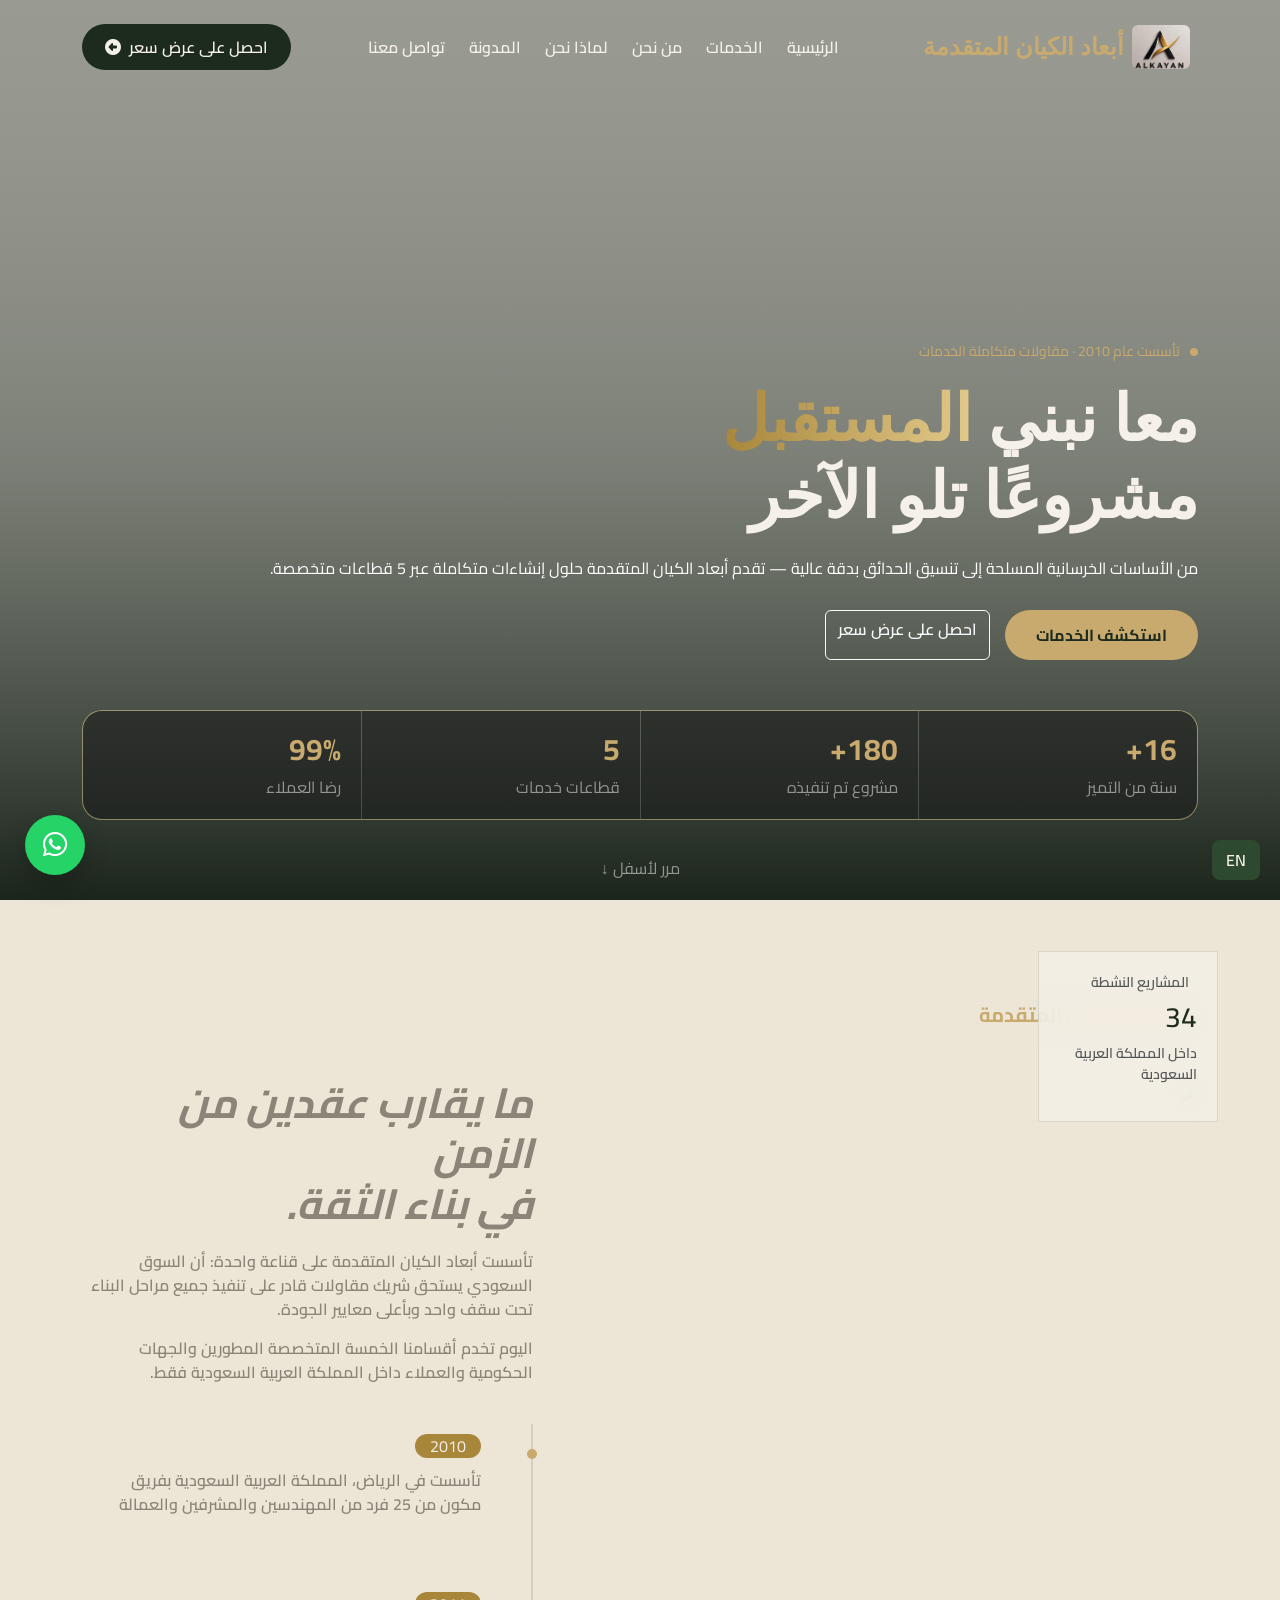
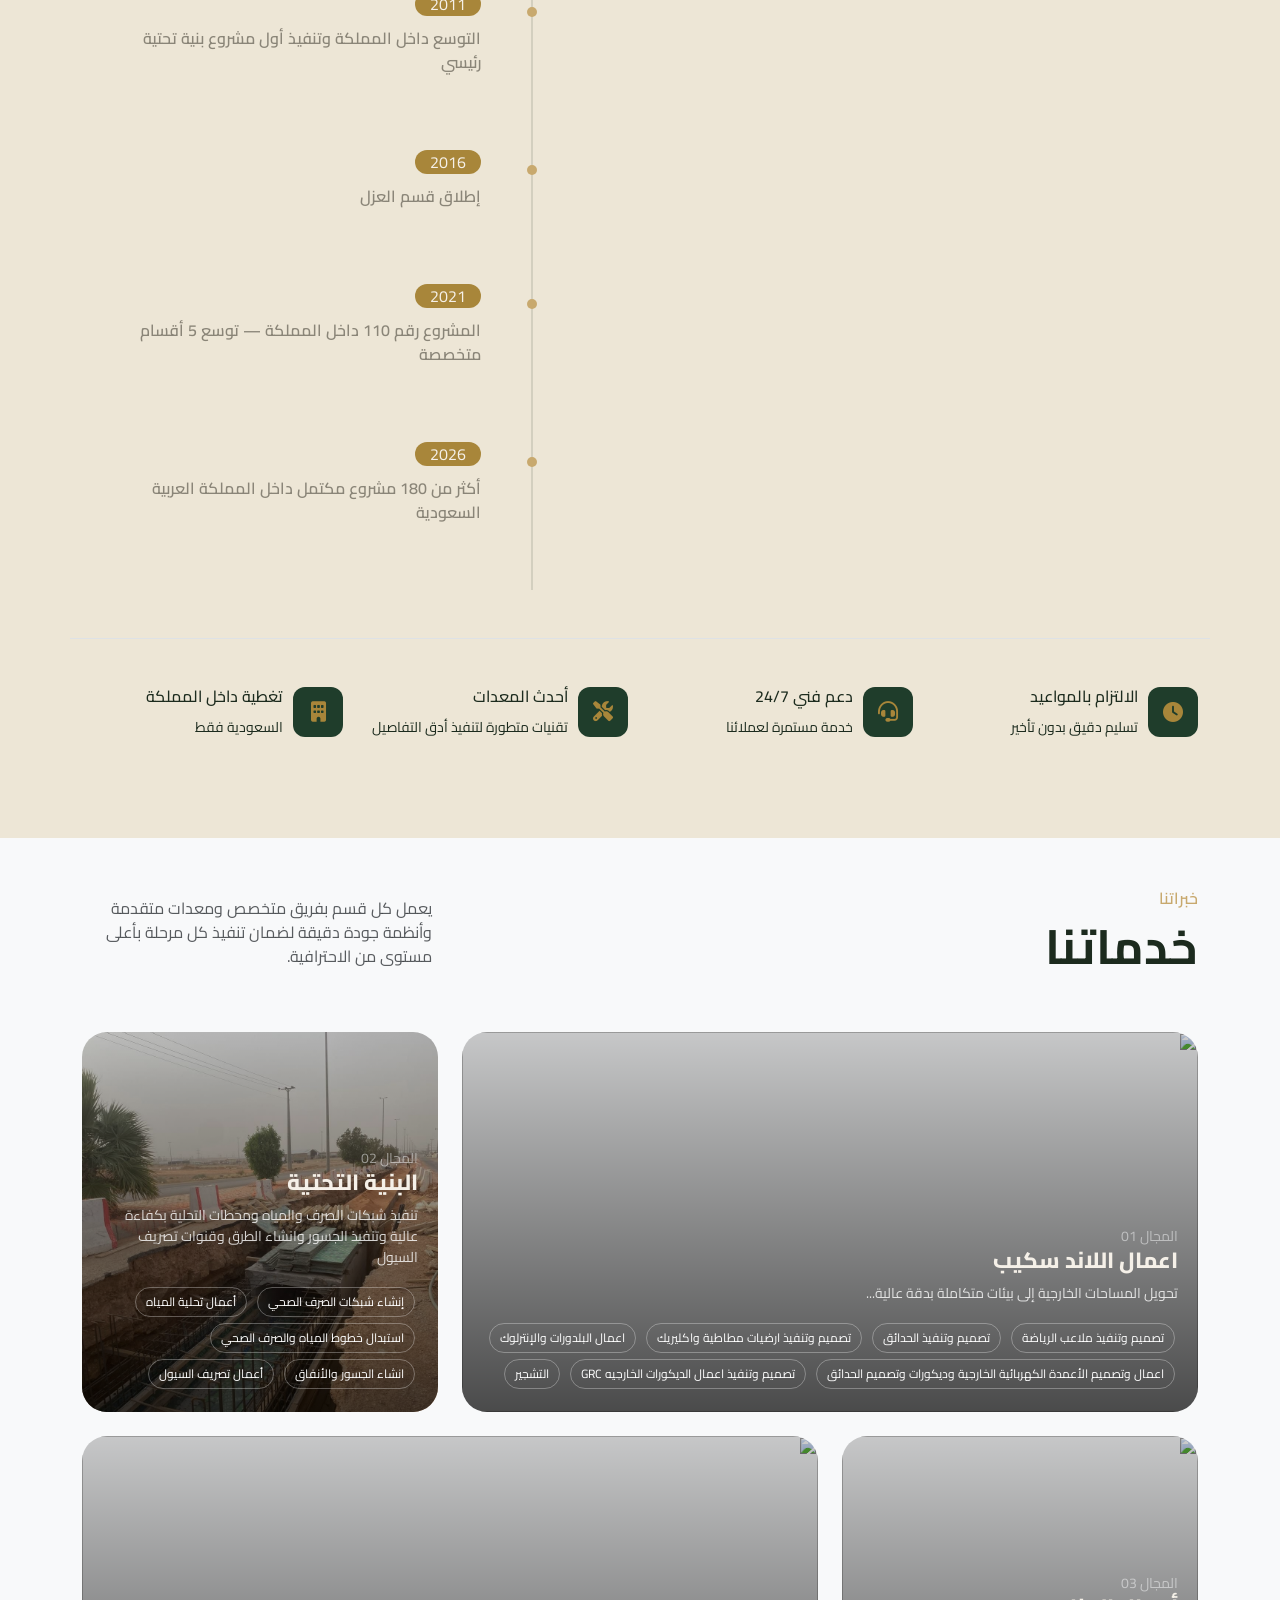
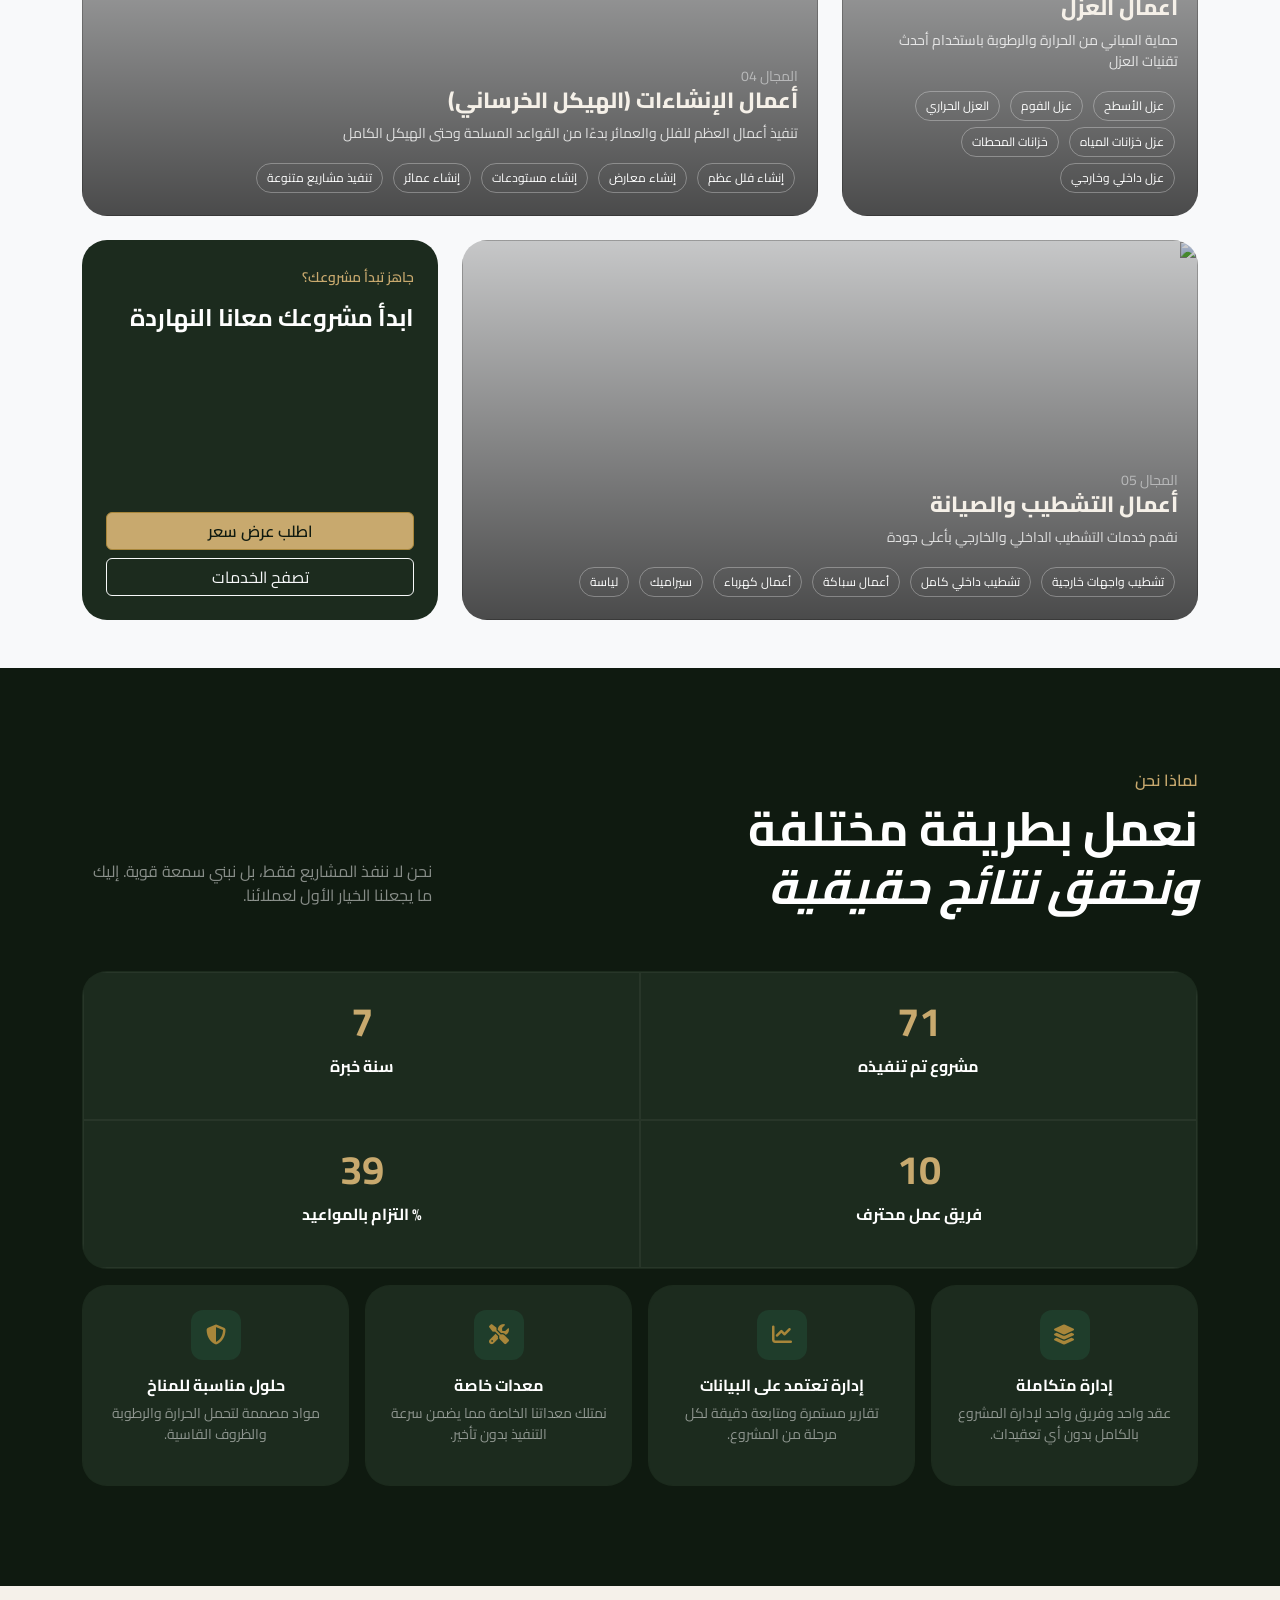
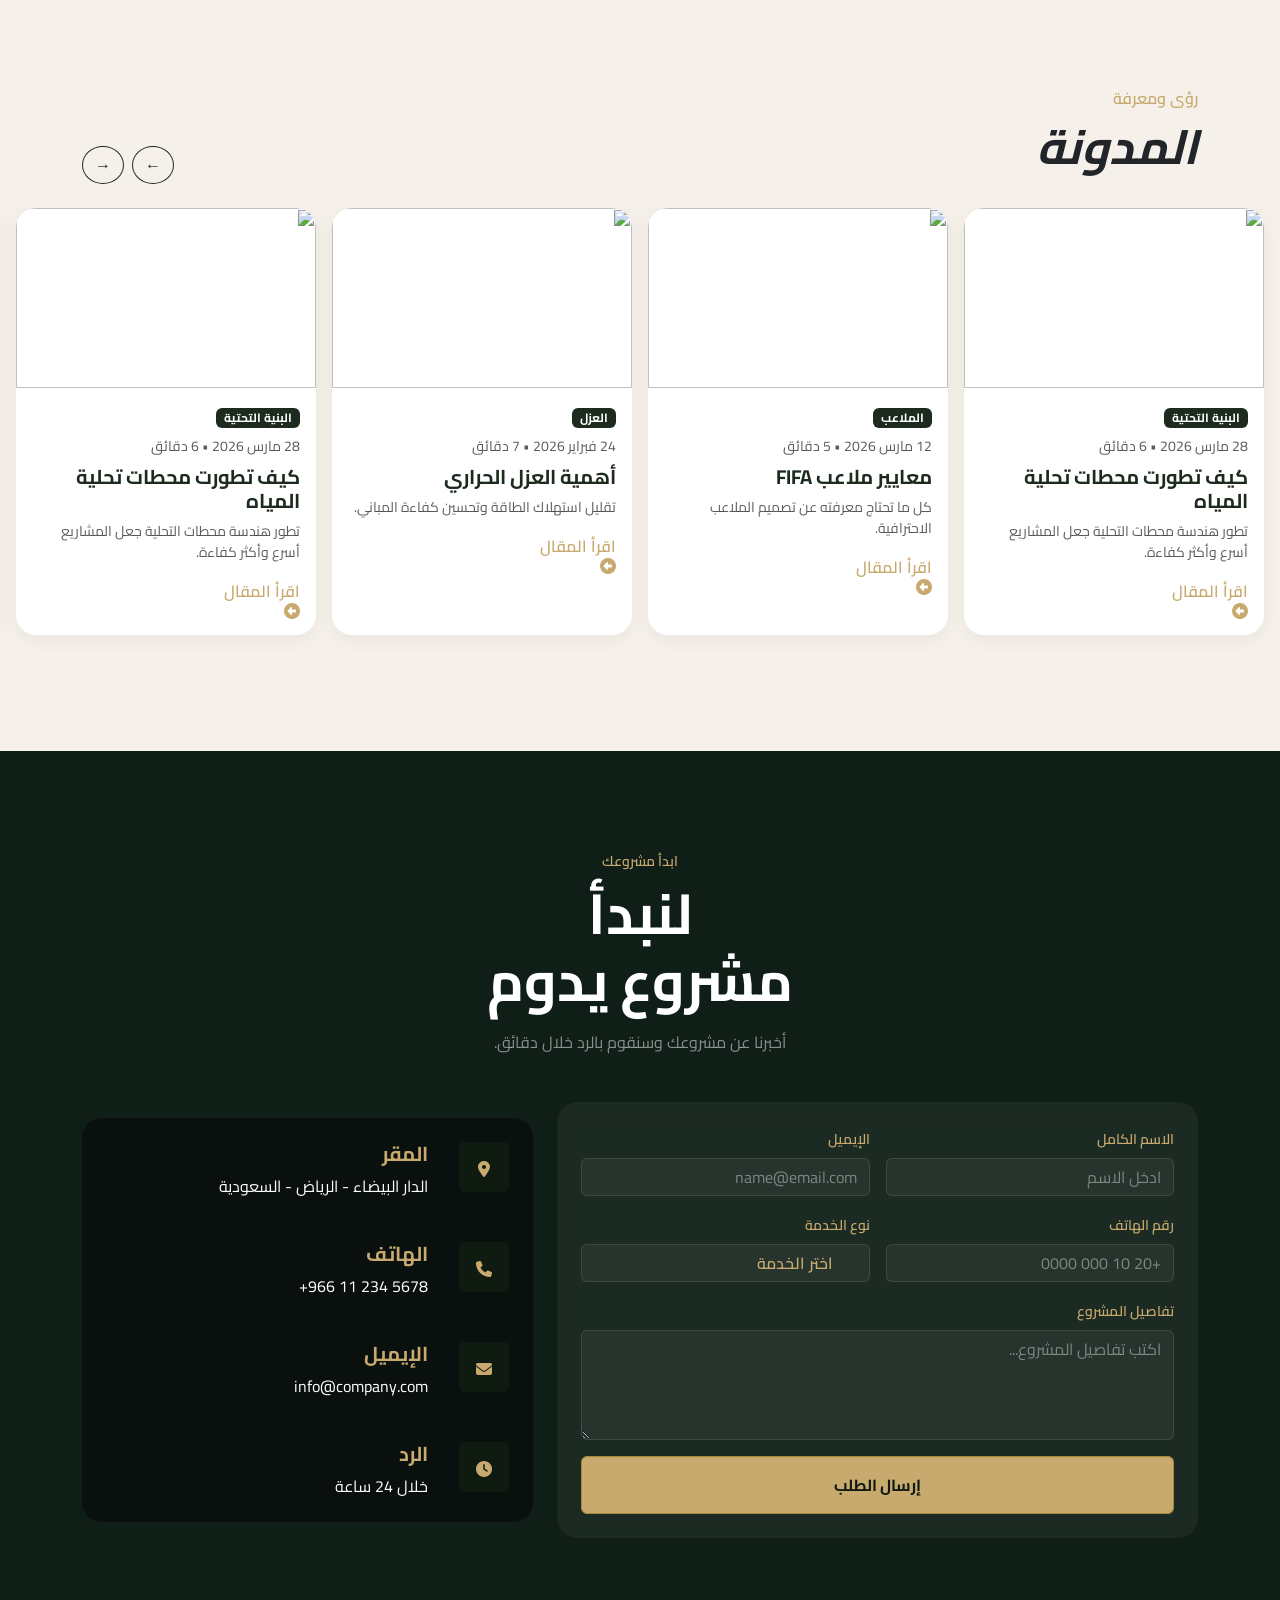
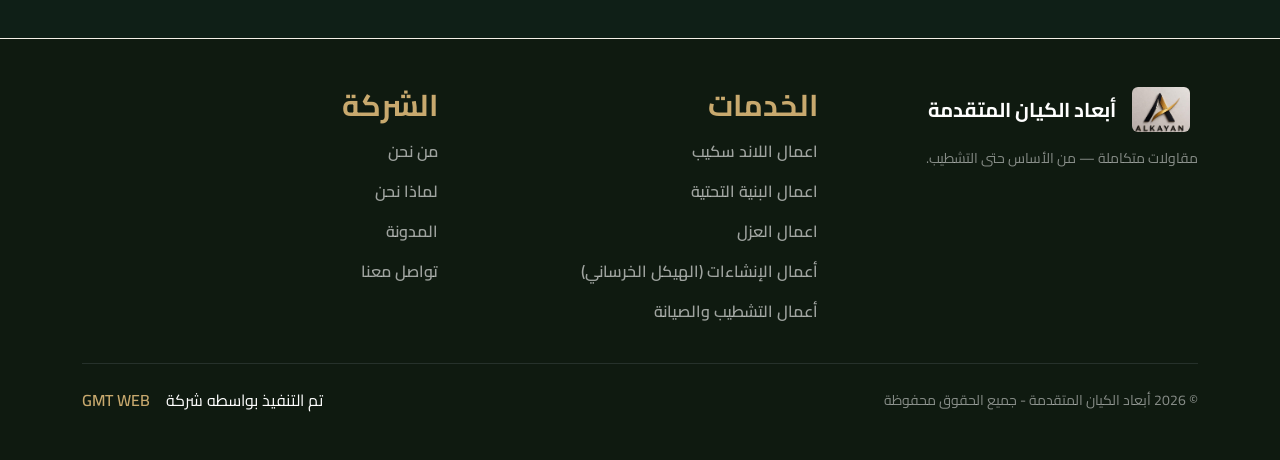
==== index.html @ 77c1e8d9 "second edit" ====
<!DOCTYPE html>
<html lang="ar" dir="rtl">

<head>
    <meta charset="UTF-8">
    <meta name="viewport" content="width=device-width, initial-scale=1.0">
    <link rel="stylesheet" href="css/all.min.css">
    <link rel="stylesheet" href="css/bootstrap.min.css">
    <link rel="stylesheet" href="https://unpkg.com/aos@2.3.4/dist/aos.css" />
    <link rel="stylesheet" href="css/index.css">
    <link rel="preconnect" href="https://fonts.googleapis.com">
    <link rel="preconnect" href="https://fonts.gstatic.com" crossorigin>
    <link
        href="https://fonts.googleapis.com/css2?family=Cairo:wght@200..1000&family=Inter:ital,opsz,wght@0,14..32,100..900;1,14..32,100..900&display=swap"
        rel="stylesheet">
    <title>أبعاد الكيان المتقدمة | مقاولات وبنية تحتية ولاندسكيب في السعودية</title>

    <meta name="description"
        content="شركة أبعاد الكيان المتقدمة تقدم خدمات المقاولات المتكاملة في السعودية: إنشاءات، بنية تحتية، عزل، تشطيبات، ولاندسكيب بأعلى جودة.">

    <meta name="keywords"
        content="مقاولات, شركة مقاولات السعودية, لاندسكيب, بنية تحتية, عزل, تشطيبات, إنشاءات, شركات بناء">

    <meta name="author" content="Abead AlKian">

    <meta name="robots" content="index, follow">
    <meta http-equiv="Content-Language" content="ar">
    <meta name="geo.region" content="SA">
    <meta name="geo.placename" content="Saudi Arabia">
    <meta property="og:title" content="أبعاد الكيان المتقدمة">
    <meta property="og:description"
        content="شركة مقاولات متكاملة تقدم خدمات البناء والبنية التحتية واللاندسكيب في السعودية.">
    <meta property="og:image" content="https://yourdomain.com/imgs/logo.jpg">
    <meta property="og:url" content="https://yourdomain.com">
    <meta property="og:type" content="website">
    <meta property="og:locale" content="ar_AR">
    <meta name="twitter:card" content="summary_large_image">
    <meta name="twitter:title" content="أبعاد الكيان المتقدمة">
    <meta name="twitter:description" content="خدمات مقاولات متكاملة في السعودية بجودة عالية.">
    <meta name="twitter:image" content="https://yourdomain.com/imgs/logo.jpg">
    <link rel="canonical" href="https://yourdomain.com">
    <script type="application/ld+json">
{
  "@context": "https://schema.org",
  "@type": "Organization",
  "name": "أبعاد الكيان المتقدمة",
  "url": "https://yourdomain.com",
  "logo": "https://yourdomain.com/imgs/logo.jpg",
  "description": "شركة مقاولات متكاملة في السعودية تقدم خدمات البناء والبنية التحتية والعزل والتشطيبات.",
  "address": {
    "@type": "PostalAddress",
    "addressCountry": "SA"
  }
}
</script>
</head>

<body>
    <header id="header" class="fixed-top py-4 transition-header">
        <div class="container d-flex justify-content-between align-items-center">

            <a href="index.html" class="d-flex align-items-center text-decoration-none">
                <img src="imgs/logo.jpg" width="58" alt="" class="rounded mx-2">

                <span class="ms-2 fw-semibold font-display logo-text d-block"
                    style="color: var(--cp-gold); font-size: 24px;" data-ar="أبعاد الكيان المتقدمة"
                    data-en="abead alkian almutaqadima">
                    أبعاد الكيان المتقدمة
                </span>
            </a>

            <nav class="d-none d-lg-flex align-items-center gap-4">

                <a href="#hero" class="gold-link nav-link-custom" data-ar="الرئيسية" data-en="Home">الرئيسية</a>

                <a href="#services" class="gold-link nav-link-custom" data-ar="الخدمات" data-en="Services">الخدمات</a>

                <a href="#about" class="gold-link nav-link-custom" data-ar="من نحن" data-en="About Us">من نحن</a>

                <a href="#why-us" class="gold-link nav-link-custom" data-ar="لماذا نحن" data-en="Why Us">لماذا نحن</a>

                <a href="#blog" class="gold-link nav-link-custom" data-ar="المدونة" data-en="Blog">المدونة</a>

                <a href="#contact" class="gold-link nav-link-custom" data-ar="تواصل معنا" data-en="Contact Us">تواصل
                    معنا</a>

            </nav>

            <div class="d-flex align-items-center gap-3">

                <a href="#contact" class="btn btn-custom d-none d-md-inline-flex align-items-center gap-2 btn-magnetic">

                    <span data-ar="احصل على عرض سعر" data-en="Get a Quote"> احصل على عرض سعر</span>
                    <i class="fas fa-arrow-alt-circle-left"></i>
                    <i class="fas fa-arrow-alt-circle-right"></i>
                </a>

                <button id="menuBtn" class="hamburger d-lg-none" aria-label="القائمة">
                    <span></span>
                    <span></span>
                    <span></span>
                </button>

            </div>

        </div>
    </header>

    <div id="mobileMenu" class="mobile-menu d-flex flex-column">
        <div class="d-flex justify-content-between align-items-center p-4 border-bottom border-light">
            <div class="d-flex align-items-center gap-2">
                <img src="imgs/imgs/logo.jpg" width="56" class="rounded">
                <span class="text-white fw-bold font-display" data-ar="أبعاد الكيان المتقدمة"
                    data-en="abead alkian almutaqadima">
                    أبعاد الكيان المتقدمة
                </span>
            </div>

            <button id="closeMenu" class="close-btn">✕</button>
        </div>

        <div class="menu-links p-4 d-flex flex-column justify-content-center">
            <a href="#hero" class="gold-link nav-link-custom" data-ar="الرئيسية" data-en="Home">الرئيسية</a>

            <a href="#services" class="gold-link nav-link-custom" data-ar="الخدمات" data-en="Services">الخدمات</a>

            <a href="#about" class="gold-link nav-link-custom" data-ar="من نحن" data-en="About Us">من نحن</a>

            <a href="#why-us" class="gold-link nav-link-custom" data-ar="لماذا نحن" data-en="Why Us">لماذا نحن</a>

            <a href="#blog" class="gold-link nav-link-custom" data-ar="المدونة" data-en="Blog">المدونة</a>

            <a href="#contact" class="gold-link nav-link-custom" data-ar="تواصل معنا" data-en="Contact Us">تواصل
                معنا</a>
        </div>

        <div class="p-4">
            <a href="#contact" class="btn w-100 fw-bold" data-ar="احصل على عرض سعر" data-en="Get a Quote"
                style="background: var(--cp-gold); color: var(--cp-forest); border-radius: 50px;">
                <span>احصل على عرض سعر</span>
                <i class="fas fa-arrow-alt-circle-left"></i>
                <i class="fas fa-arrow-alt-circle-right"></i>
            </a>
        </div>
    </div>

    <section id="hero" class="hero-section">
        <div class="hero-bg">
            <img src="https://images.unsplash.com/photo-1726087165132-d64b2401728a" class="hero-bg-img" />
            <div class="hero-scrim"></div>
            <div class="hero-top-gradient"></div>
        </div>

        <div class="scroll-indicator">
            <span data-ar="مرر لأسفل" data-en="Scroll Down">مرر لأسفل</span>
            ↓
        </div>

        <div class="container hero-content">
            <div class="hero-eyebrow">
                <span class="dot pulse-gold"></span>
                <span class="text" data-ar="تأسست عام 2010 · مقاولات متكاملة الخدمات"
                    data-en="Founded in 2010 · Full-service contracting">
                    تأسست عام 2010 · مقاولات متكاملة الخدمات
                </span>
            </div>

            <h1 class="hero-title reveal">
                <span data-ar="معا نبني" data-en="Together we build">معا نبني</span>
                <span class="italic text-shimmer" data-ar="المستقبل" data-en="the future">المستقبل</span><br>

                <span class="light" data-ar="مشروعًا تلو الآخر" data-en="one project at a time">
                    مشروعًا تلو الآخر
                </span>
            </h1>

            <p class="hero-sub reveal delay-200"
                data-ar="من الأساسات الخرسانية المسلحة إلى تنسيق الحدائق بدقة عالية — تقدم أبعاد الكيان المتقدمة حلول إنشاءات متكاملة عبر 5 قطاعات متخصصة."
                data-en="From reinforced concrete foundations to precise landscaping — abead alkian almutaqadima delivers integrated construction solutions across 5 specialized sectors.">
                من الأساسات الخرسانية المسلحة إلى تنسيق الحدائق بدقة عالية — تقدم أبعاد الكيان المتقدمة
                حلول إنشاءات متكاملة عبر 5 قطاعات متخصصة.
            </p>

            <div class="hero-cta reveal delay-300">
                <a href="#services" class="btn btn-gold" data-ar="استكشف الخدمات" data-en="Explore Services">
                    استكشف الخدمات
                    <i class="fas fa-arrow-alt-circle-left"></i>
                </a>

                <a href="#contact" class="btn btn-outline-light fw-semibold" data-ar="احصل على عرض سعر"
                    data-en="Get a Quote">
                    احصل على عرض سعر
                </a>
            </div>

            <div class="hero-stats reveal delay-400">

                <div class="stat-box">
                    <h3>16+</h3>
                    <span data-ar="سنة من التميز" data-en="Years of excellence">سنة من التميز</span>
                </div>

                <div class="stat-box">
                    <h3>180+</h3>
                    <span data-ar="مشروع تم تنفيذه" data-en="Completed projects">مشروع تم تنفيذه</span>
                </div>

                <div class="stat-box">
                    <h3>5</h3>
                    <span data-ar="قطاعات خدمات" data-en="Service sectors">قطاعات خدمات</span>
                </div>

                <div class="stat-box">
                    <h3>99%</h3>
                    <span data-ar="رضا العملاء" data-en="Client satisfaction">رضا العملاء</span>
                </div>

            </div>
        </div>
    </section>

    <section id="about" class="about-section">

        <div class="container">
            <div class="mb-5 reveal">
                <span class="section-label" data-ar="عن أبعاد الكيان المتقدمة"
                    data-en="About abead alkian almutaqadima">
                    عن أبعاد الكيان المتقدمة
                </span>
            </div>

            <div class="row g-4 align-items-start">

                <div class="col-lg-7 reveal-left">
                    <div class="position-relative">

                        <div class="img-overlay-card">
                            <img src="https://img.rocket.new/generatedImages/rocket_gen_img_190016e72-1773228478366.png"
                                class="img-fluid w-100 grayscale-hover">
                        </div>

                        <div class="floating-card glass-card">
                            <div class="d-flex align-items-center gap-2 mb-2">
                                <span class="dot pulse-gold"></span>
                                <span class="small text-muted" data-ar="المشاريع النشطة" data-en="Active projects">
                                    المشاريع النشطة
                                </span>
                            </div>

                            <h3>34</h3>

                            <p class="small text-muted" data-ar="داخل المملكة العربية السعودية"
                                data-en="Within the Kingdom of Saudi Arabia">
                                داخل المملكة العربية السعودية
                            </p>
                        </div>

                    </div>
                </div>

                <div class="col-lg-5 reveal-right d-flex flex-column justify-content-between">

                    <div>
                        <h2 class="about-title">
                            <span data-ar="ما يقارب عقدين من الزمن" data-en="Nearly two decades">ما يقارب عقدين من
                                الزمن</span><br>
                            <span data-ar="في بناء الثقة." data-en="of building trust.">في بناء الثقة.</span>
                        </h2>

                        <p class="about-text"
                            data-ar="تأسست أبعاد الكيان المتقدمة على قناعة واحدة: أن السوق السعودي يستحق شريك مقاولات قادر على تنفيذ جميع مراحل البناء تحت سقف واحد وبأعلى معايير الجودة."
                            data-en="abead alkian almutaqadima was founded on one belief: the Saudi market deserves a contracting partner capable of executing all construction phases under one roof with the highest quality standards.">
                            تأسست أبعاد الكيان المتقدمة على قناعة واحدة: أن السوق السعودي يستحق شريك مقاولات
                            قادر على تنفيذ جميع مراحل البناء تحت سقف واحد وبأعلى معايير الجودة.
                        </p>

                        <p class="about-text"
                            data-ar="اليوم تخدم أقسامنا الخمسة المتخصصة المطورين والجهات الحكومية والعملاء داخل المملكة العربية السعودية فقط."
                            data-en="Today, our five specialized divisions serve developers, government entities, and clients exclusively within Saudi Arabia.">
                            اليوم تخدم أقسامنا الخمسة المتخصصة المطورين والجهات الحكومية والعملاء
                            داخل المملكة العربية السعودية فقط.
                        </p>
                    </div>

                    <div class="timeline">

                        <div class="timeline-item">
                            <span>2010</span>
                            <p data-ar="تأسست في الرياض، المملكة العربية السعودية بفريق مكون من 25 فرد من المهندسين والمشرفين والعمالة"
                                data-en="Founded in Riyadh, Saudi Arabia with a team of 25 engineers, supervisors, and workers">
                                تأسست في الرياض، المملكة العربية السعودية بفريق مكون من 25 فرد من المهندسين والمشرفين
                                والعمالة
                            </p>
                        </div>

                        <div class="timeline-item">
                            <span>2011</span>
                            <p data-ar="التوسع داخل المملكة وتنفيذ أول مشروع بنية تحتية رئيسي"
                                data-en="Expansion within the Kingdom and execution of the first major infrastructure project">
                                التوسع داخل المملكة وتنفيذ أول مشروع بنية تحتية رئيسي
                            </p>
                        </div>

                        <div class="timeline-item">
                            <span>2016</span>
                            <p data-ar="إطلاق قسم العزل" data-en="Launch of the insulation division">
                                إطلاق قسم العزل
                            </p>
                        </div>

                        <div class="timeline-item">
                            <span>2021</span>
                            <p data-ar="المشروع رقم 110 داخل المملكة — توسع 5 أقسام متخصصة"
                                data-en="Project No. 110 in the Kingdom — expansion of 5 specialized divisions">
                                المشروع رقم 110 داخل المملكة — توسع 5 أقسام متخصصة
                            </p>
                        </div>

                        <div class="timeline-item">
                            <span>2026</span>
                            <p data-ar="أكثر من 180 مشروع مكتمل داخل المملكة العربية السعودية"
                                data-en="More than 180 completed projects within Saudi Arabia">
                                أكثر من 180 مشروع مكتمل داخل المملكة العربية السعودية
                            </p>
                        </div>

                    </div>

                </div>
            </div>

            <div class="row g-4 mt-5 pt-4 border-top justify-content-center">

                <div class="col-sm-6 col-md-3 reveal">
                    <div class="award-box">
                        <div class="icon-box">
                            <i class="fas fa-clock"></i>
                        </div>
                        <div>
                            <h6 data-ar="الالتزام بالمواعيد" data-en="On-time delivery">الالتزام بالمواعيد</h6>
                            <small data-ar="تسليم دقيق بدون تأخير" data-en="Precise delivery without delay">
                                تسليم دقيق بدون تأخير
                            </small>
                        </div>
                    </div>
                </div>

                <div class="col-sm-6 col-md-3 reveal">
                    <div class="award-box">
                        <div class="icon-box">
                            <i class="fas fa-headset"></i>
                        </div>
                        <div>
                            <h6 data-ar="دعم فني 24/7" data-en="24/7 Support">دعم فني 24/7</h6>
                            <small data-ar="خدمة مستمرة لعملائنا" data-en="Continuous service for our clients">
                                خدمة مستمرة لعملائنا
                            </small>
                        </div>
                    </div>
                </div>

                <div class="col-sm-6 col-md-3 reveal">
                    <div class="award-box">
                        <div class="icon-box">
                            <i class="fas fa-tools"></i>
                        </div>
                        <div>
                            <h6 data-ar="أحدث المعدات" data-en="Latest Equipment">أحدث المعدات</h6>
                            <small data-ar="تقنيات متطورة لتنفيذ أدق التفاصيل"
                                data-en="Advanced technology for precise execution">
                                تقنيات متطورة لتنفيذ أدق التفاصيل
                            </small>
                        </div>
                    </div>
                </div>

                <div class="col-sm-6 col-md-3 reveal">
                    <div class="award-box">
                        <div class="icon-box">
                            <i class="fas fa-building"></i>
                        </div>
                        <div>
                            <h6 data-ar="تغطية داخل المملكة" data-en="Coverage within the Kingdom">
                                تغطية داخل المملكة
                            </h6>
                            <small data-ar="السعودية فقط" data-en="Saudi Arabia only">
                                السعودية فقط
                            </small>
                        </div>
                    </div>
                </div>

            </div>

        </div>
    </section>
    <section id="services" class="py-5 bg-light service-section">
        <div class="container">

            <div class="d-flex flex-column flex-md-row justify-content-between align-items-md-end mb-5">

                <div>
                    <span class="text-uppercase text-warning d-block mb-2" data-ar="خبراتنا" data-en="Our Expertise">
                        خبراتنا
                    </span>

                    <h2 class="display-5 fw-bold" data-ar="خدماتنا" data-en="Our Services">
                        خدماتنا
                    </h2>
                </div>

                <div class="mt-3 mt-md-0" style="max-width: 350px;">
                    <p class="text-muted"
                        data-ar="يعمل كل قسم بفريق متخصص ومعدات متقدمة وأنظمة جودة دقيقة لضمان تنفيذ كل مرحلة بأعلى مستوى من الاحترافية."
                        data-en="Each division operates with specialized teams, advanced equipment, and strict quality systems to ensure every phase is executed at the highest level of professionalism.">
                        يعمل كل قسم بفريق متخصص ومعدات متقدمة وأنظمة جودة دقيقة لضمان تنفيذ كل مرحلة بأعلى مستوى من
                        الاحترافية.
                    </p>
                </div>

            </div>

            <div class="row g-4">
                <div class="col-lg-8">
                    <div class="service-card" onclick="openService('landscaping')">

                        <img src="imgs/landscape-1.jpg" class="img-fluid w-100 h-100 object-fit-cover">

                        <div class="overlay"></div>

                        <div class="content">
                            <span class="small text-light opacity-50" data-ar="المجال 01" data-en="Field 01">
                                المجال 01
                            </span>

                            <h3 data-ar="اعمال اللاند سكيب" data-en="Landscaping Works">اعمال اللاند سكيب</h3>

                            <p data-ar="تحويل المساحات الخارجية إلى بيئات متكاملة بدقة عالية..."
                                data-en="Transforming outdoor spaces into fully integrated environments with high precision...">
                                تحويل المساحات الخارجية إلى بيئات متكاملة بدقة عالية...
                            </p>

                            <div class="tags">

                                <span data-ar="تصميم وتنفيذ ملاعب الرياضة" data-en="Sports fields design & execution">
                                    تصميم وتنفيذ ملاعب الرياضة
                                </span>

                                <span data-ar="تصميم وتنفيذ الحدائق" data-en="Gardens design & execution">
                                    تصميم وتنفيذ الحدائق
                                </span>

                                <span data-ar="تصميم وتنفيذ ارضيات مطاطية واكليريك" data-en="Rubber & acrylic flooring">
                                    تصميم وتنفيذ ارضيات مطاطية واكليريك
                                </span>

                                <span data-ar="اعمال البلدورات والإنترلوك" data-en="Curb stones & interlock works">
                                    اعمال البلدورات والإنترلوك
                                </span>

                                <span data-ar="اعمال وتصميم الأعمدة الكهربائية الخارجية وديكورات وتصميم الحدائق"
                                    data-en="Outdoor lighting poles & garden design">
                                    اعمال وتصميم الأعمدة الكهربائية الخارجية وديكورات وتصميم الحدائق
                                </span>

                                <span data-ar="تصميم وتنفيذ اعمال الديكورات الخارجيه GRC" data-en="GRC exterior works">
                                    تصميم وتنفيذ اعمال الديكورات الخارجيه GRC
                                </span>

                                <span data-ar="التشجير" data-en="Landscaping & planting">
                                    التشجير
                                </span>

                            </div>
                        </div>
                    </div>
                </div>
                <div class="col-md-6 col-lg-4">
                    <div class="service-card" onclick="openService('infrastructure')">

                        <img src="imgs/infrastruction-9.jpg" class="img-fluid w-100 h-100 object-fit-cover">

                        <div class="overlay"></div>

                        <div class="content">

                            <span class="small text-light opacity-50" data-ar="المجال 02" data-en="Field 02">
                                المجال 02
                            </span>

                            <h3 data-ar="البنية التحتية" data-en="Infrastructure">البنية التحتية</h3>

                            <p data-ar="تنفيذ شبكات الصرف والمياه ومحطات التحلية بكفاءة عالية وتنفيذ الجسور وانشاء الطرق وقنوات تصريف السيول"
                                data-en="Execution of water & sewage networks, desalination plants, bridges, roads, and drainage channels">
                                تنفيذ شبكات الصرف والمياه ومحطات التحلية بكفاءة عالية وتنفيذ الجسور وانشاء الطرق وقنوات
                                تصريف السيول
                            </p>

                            <div class="tags">

                                <span data-ar="إنشاء شبكات الصرف الصحي" data-en="Sewage networks construction">
                                    إنشاء شبكات الصرف الصحي
                                </span>

                                <span data-ar="أعمال تحلية المياه" data-en="Water desalination works">
                                    أعمال تحلية المياه
                                </span>

                                <span data-ar="استبدال خطوط المياه والصرف الصحي" data-en="Pipeline replacement">
                                    استبدال خطوط المياه والصرف الصحي
                                </span>

                                <span data-ar="انشاء الجسور والأنفاق" data-en="Bridges & tunnels construction">
                                    انشاء الجسور والأنفاق
                                </span>

                                <span data-ar="أعمال تصريف السيول" data-en="Stormwater drainage systems">
                                    أعمال تصريف السيول كالقنوات المفتوحة والعبارات
                                </span>

                            </div>

                        </div>
                    </div>
                </div>
                <div class="col-md-6 col-lg-4">
                    <div class="service-card" onclick="openService('insulation')">

                        <img src="https://img.rocket.new/generatedImages/rocket_gen_img_1da591c81-1769499136631.png"
                            class="img-fluid w-100 h-100 object-fit-cover">

                        <div class="overlay"></div>

                        <div class="content">

                            <span class="small text-light opacity-50" data-ar="المجال 03" data-en="Field 03">
                                المجال 03
                            </span>

                            <h3 data-ar="أعمال العزل" data-en="Insulation Works">أعمال العزل</h3>

                            <p data-ar="حماية المباني من الحرارة والرطوبة باستخدام أحدث تقنيات العزل"
                                data-en="Protecting buildings from heat and moisture using modern insulation technologies">
                                حماية المباني من الحرارة والرطوبة باستخدام أحدث تقنيات العزل...
                            </p>

                            <div class="tags">

                                <span data-ar="عزل الأسطح" data-en="Roof insulation">عزل الأسطح</span>
                                <span data-ar="عزل الفوم" data-en="Foam insulation">عزل الفوم</span>
                                <span data-ar="العزل الحراري" data-en="Thermal insulation">العزل الحراري</span>
                                <span data-ar="عزل خزانات المياه" data-en="Water tank insulation">عزل خزانات
                                    المياه</span>
                                <span data-ar="خزانات المحطات" data-en="Station tanks">خزانات المحطات</span>
                                <span data-ar="عزل داخلي وخارجي" data-en="Internal & external insulation">عزل داخلي
                                    وخارجي</span>

                            </div>

                        </div>
                    </div>
                </div>
                <div class="col-lg-8">
                    <div class="service-card" onclick="openService('construction')">

                        <img src="https://img.rocket.new/generatedImages/rocket_gen_img_170d37759-1765093092088.png"
                            class="img-fluid w-100 h-100 object-fit-cover">

                        <div class="overlay"></div>

                        <div class="content">

                            <span class="small text-light opacity-50" data-ar="المجال 04" data-en="Field 04">
                                المجال 04
                            </span>

                            <h3 data-ar="أعمال الإنشاءات (الهيكل الخرساني)"
                                data-en="Construction Works (Concrete Structure)">
                                أعمال الإنشاءات (الهيكل الخرساني)
                            </h3>

                            <p data-ar="تنفيذ أعمال العظم للفلل والعمائر بدءًا من القواعد المسلحة وحتى الهيكل الكامل"
                                data-en="Execution of structural works from foundations to full concrete structure">
                                تنفيذ أعمال العظم للفلل والعمائر بدءًا من القواعد المسلحة وحتى الهيكل الكامل...
                            </p>

                            <div class="tags">

                                <span data-ar="إنشاء فلل عظم" data-en="Villa structure construction">إنشاء فلل
                                    عظم</span>
                                <span data-ar="إنشاء معارض" data-en="Showrooms construction">إنشاء معارض</span>
                                <span data-ar="إنشاء مستودعات" data-en="Warehouses construction">إنشاء مستودعات</span>
                                <span data-ar="إنشاء عمائر" data-en="Buildings construction">إنشاء عمائر</span>
                                <span data-ar="تنفيذ مشاريع متنوعة" data-en="Various construction projects">
                                    تنفيذ الفلل والعمائر والمستودعات والمعارض
                                </span>

                            </div>

                        </div>
                    </div>
                </div>
                <div class="col-md-6 col-lg-8">
                    <div class="service-card" onclick="openService('finishing')">

                        <img src="https://img.rocket.new/generatedImages/rocket_gen_img_11d49fe7d-1775735742056.png"
                            class="img-fluid w-100 h-100 object-fit-cover">

                        <div class="overlay"></div>

                        <div class="content">

                            <span class="small text-light opacity-50" data-ar="المجال 05" data-en="Field 05">
                                المجال 05
                            </span>

                            <h3 data-ar="أعمال التشطيب والصيانة" data-en="Finishing & Maintenance Works">
                                أعمال التشطيب والصيانة
                            </h3>

                            <p data-ar="نقدم خدمات التشطيب الداخلي والخارجي بأعلى جودة"
                                data-en="We provide high-quality interior and exterior finishing services">
                                نقدم خدمات التشطيب الداخلي والخارجي بأعلى جودة...
                            </p>

                            <div class="tags">

                                <span data-ar="تشطيب واجهات خارجية" data-en="Exterior finishing">تشطيب واجهات
                                    خارجية</span>
                                <span data-ar="تشطيب داخلي كامل" data-en="Full interior finishing">تشطيب داخلي
                                    كامل</span>
                                <span data-ar="أعمال سباكة" data-en="Plumbing works">أعمال سباكة</span>
                                <span data-ar="أعمال كهرباء" data-en="Electrical works">أعمال كهرباء</span>
                                <span data-ar="سيراميك" data-en="Ceramic works">سيراميك</span>
                                <span data-ar="لياسة" data-en="Plastering">لياسة</span>

                            </div>

                        </div>
                    </div>
                </div>
                <div class="col-md-6 col-lg-4">
                    <div class="cta-card text-white p-4 h-100 d-flex flex-column justify-content-between">

                        <div>
                            <span class="text-warning small" data-ar="جاهز تبدأ مشروعك؟"
                                data-en="Ready to start your project?">
                                جاهز تبدأ مشروعك؟
                            </span>

                            <h4 class="mt-3" data-ar="ابدأ مشروعك معانا النهاردة"
                                data-en="Start your project with us today">
                                ابدأ مشروعك معانا النهاردة
                            </h4>
                        </div>

                        <div>
                            <a href="#" class="btn btn-warning w-100 mb-2" data-ar="اطلب عرض سعر"
                                data-en="Request a Quote">
                                اطلب عرض سعر
                            </a>

                            <a href="#" class="btn btn-outline-light w-100" data-ar="تصفح الخدمات"
                                data-en="Browse Services">
                                تصفح الخدمات
                            </a>
                        </div>

                    </div>
                </div>

            </div>
        </div>
    </section>
    <section id="why-us" class="why-us-section text-white">

        <div class="container">

            <div class="d-flex flex-column flex-md-row justify-content-between align-items-md-end mb-5">

                <div>
                    <span class="text-warning fw-bold d-block mb-2" data-ar="لماذا نحن" data-en="Why Us">
                        لماذا نحن
                    </span>

                    <h2 class="display-5 fw-bold">
                        <span data-ar="نعمل بطريقة مختلفة" data-en="We work differently">نعمل بطريقة مختلفة</span><br>
                        <span class="fst-italic" data-ar="ونحقق نتائج حقيقية" data-en="and deliver real results">
                            ونحقق نتائج حقيقية
                        </span>
                    </h2>
                </div>

                <p class="text-white-50 mt-3 mt-md-0" style="max-width: 350px;"
                    data-ar="نحن لا ننفذ المشاريع فقط، بل نبني سمعة قوية. إليك ما يجعلنا الخيار الأول لعملائنا."
                    data-en="We don’t just execute projects, we build a strong reputation. Here’s why we are the top choice for our clients.">
                    نحن لا ننفذ المشاريع فقط، بل نبني سمعة قوية. إليك ما يجعلنا الخيار الأول لعملائنا.
                </p>

            </div>

            <div class="row g-3 align-items-center">

                <!-- Counters -->
                <div class="col-12">
                    <div class="bento-card p-0">

                        <div class="row g-0 text-center">

                            <div class="col-6 counter-box">
                                <h2 class="counter" data-target="180">0</h2>
                                <p data-ar="مشروع تم تنفيذه" data-en="Completed projects">مشروع تم تنفيذه</p>
                            </div>

                            <div class="col-6 counter-box">
                                <h2 class="counter" data-target="16">0</h2>
                                <p data-ar="سنة خبرة" data-en="Years of experience">سنة خبرة</p>
                            </div>

                            <div class="col-6 counter-box">
                                <h2 class="counter" data-target="25">0</h2>
                                <p data-ar="فريق عمل محترف" data-en="Professional team">فريق عمل محترف</p>
                            </div>

                            <div class="col-6 counter-box">
                                <h2 class="counter" data-target="99">0</h2>
                                <p data-ar="% التزام بالمواعيد" data-en="On-time delivery %">% التزام بالمواعيد</p>
                            </div>

                        </div>

                    </div>
                </div>
                <div class="col-md-6 col-lg-3">
                    <div class="bento-card p-4 h-100 text-center">

                        <div class="icon-box mb-3 mx-auto">
                            <i class="fas fa-layer-group"></i>
                        </div>

                        <h6 data-ar="إدارة متكاملة" data-en="Integrated Management">
                            إدارة متكاملة
                        </h6>

                        <p class="small text-white-50"
                            data-ar="عقد واحد وفريق واحد لإدارة المشروع بالكامل بدون أي تعقيدات."
                            data-en="One contract and one team to manage the entire project without complications.">
                            عقد واحد وفريق واحد لإدارة المشروع بالكامل بدون أي تعقيدات.
                        </p>

                    </div>
                </div>
                <div class="col-md-6 col-lg-3">
                    <div class="bento-card p-4 h-100 text-center">

                        <div class="icon-box mb-3 mx-auto">
                            <i class="fas fa-chart-line"></i>
                        </div>

                        <h6 data-ar="إدارة تعتمد على البيانات" data-en="Data-driven management">
                            إدارة تعتمد على البيانات
                        </h6>

                        <p class="small text-white-50" data-ar="تقارير مستمرة ومتابعة دقيقة لكل مرحلة من المشروع."
                            data-en="Continuous reports and precise monitoring for every project phase.">
                            تقارير مستمرة ومتابعة دقيقة لكل مرحلة من المشروع.
                        </p>

                    </div>
                </div>
                <div class="col-md-6 col-lg-3">
                    <div class="bento-card p-4 h-100 text-center">

                        <div class="icon-box mb-3 mx-auto">
                            <i class="fas fa-screwdriver-wrench"></i>
                        </div>

                        <h6 data-ar="معدات خاصة" data-en="Owned equipment">
                            معدات خاصة
                        </h6>

                        <p class="small text-white-50" data-ar="نمتلك معداتنا الخاصة مما يضمن سرعة التنفيذ بدون تأخير."
                            data-en="We own our equipment ensuring faster execution without delays.">
                            نمتلك معداتنا الخاصة مما يضمن سرعة التنفيذ بدون تأخير.
                        </p>

                    </div>
                </div>
                <div class="col-md-6 col-lg-3">
                    <div class="bento-card p-4 h-100 text-center">

                        <div class="icon-box mb-3 mx-auto">
                            <i class="fas fa-shield-halved"></i>
                        </div>

                        <h6 data-ar="حلول مناسبة للمناخ" data-en="Climate-adapted solutions">
                            حلول مناسبة للمناخ
                        </h6>

                        <p class="small text-white-50" data-ar="مواد مصممة لتحمل الحرارة والرطوبة والظروف القاسية."
                            data-en="Materials designed to withstand heat, humidity, and harsh conditions.">
                            مواد مصممة لتحمل الحرارة والرطوبة والظروف القاسية.
                        </p>

                    </div>
                </div>

            </div>

        </div>

    </section>
    <section id="blog" class="blog-section overflow-hidden">
        <div class="container">
            <div class="d-flex justify-content-between align-items-end mb-4 flex-wrap gap-3">
                <div class="reveal">
                    <span class="text-warning fw-bolder text-uppercase d-block mb-2" data-ar="رؤى ومعرفة"
                        data-en="Insights & Knowledge">
                        رؤى ومعرفة
                    </span>

                    <h2 class="display-5 fw-bold text-dark">
                        <span class="fw-bold fst-italic" data-ar="المدونة" data-en="Blog">
                            المدونة
                        </span>
                    </h2>
                </div>
                <div class="d-none d-md-flex gap-2 reveal">

                    <button class="btn btn-outline-dark rounded-circle" id="scrollLeft">
                        ←
                    </button>

                    <button class="btn btn-outline-dark rounded-circle" id="scrollRight">
                        →
                    </button>

                </div>

            </div>

        </div>

        <div id="blogScroll" class="d-flex gap-3 overflow-auto px-3 pb-3">

            <div class="blog-card">

                <img src="https://img.rocket.new/generatedImages/rocket_gen_img_1d3bb6f2a-1773147671823.png">

                <div class="p-3">

                    <span class="badge bg-dark mb-2" data-ar="البنية التحتية" data-en="Infrastructure">
                        البنية التحتية
                    </span>

                    <div class="small text-muted mb-2" data-ar="28 مارس 2026 • 6 دقائق"
                        data-en="28 March 2026 • 6 min read">
                        28 مارس 2026 • 6 دقائق
                    </div>

                    <h5 class="fw-bold" data-ar="كيف تطورت محطات تحلية المياه"
                        data-en="How desalination plants evolved">
                        كيف تطورت محطات تحلية المياه
                    </h5>

                    <p class="small text-muted" data-ar="تطور هندسة محطات التحلية جعل المشاريع أسرع وأكثر كفاءة."
                        data-en="Advances in desalination engineering have made projects faster and more efficient.">
                        تطور هندسة محطات التحلية جعل المشاريع أسرع وأكثر كفاءة.
                    </p>

                    <a href="blog-details.html" class="text-warning text-decoration-none fw-bold">
                        <span data-ar="اقرأ المقال" data-en="Read Article"> اقرأ المقال</span>
                        <i class="fas fa-arrow-alt-circle-left"></i>
                        <i class="fas fa-arrow-alt-circle-right"></i>
                    </a>

                </div>
            </div>
            <div class="blog-card">

                <img src="https://images.unsplash.com/photo-1700730401321-e92ec769d928">

                <div class="p-3">

                    <span class="badge bg-dark mb-2" data-ar="الملاعب" data-en="Sports Fields">
                        الملاعب
                    </span>

                    <div class="small text-muted mb-2" data-ar="12 مارس 2026 • 5 دقائق"
                        data-en="12 March 2026 • 5 min read">
                        12 مارس 2026 • 5 دقائق
                    </div>

                    <h5 class="fw-bold" data-ar="معايير ملاعب FIFA" data-en="FIFA stadium standards">
                        معايير ملاعب FIFA
                    </h5>

                    <p class="small text-muted" data-ar="كل ما تحتاج معرفته عن تصميم الملاعب الاحترافية."
                        data-en="Everything you need to know about professional stadium design.">
                        كل ما تحتاج معرفته عن تصميم الملاعب الاحترافية.
                    </p>

                    <a href="blog-details.html" class="text-warning text-decoration-none fw-bold">
                        <span data-ar="اقرأ المقال" data-en="Read Article"> اقرأ المقال</span>
                        <i class="fas fa-arrow-alt-circle-left"></i>
                        <i class="fas fa-arrow-alt-circle-right"></i>
                    </a>

                </div>
            </div>
            <div class="blog-card">

                <img src="https://img.rocket.new/generatedImages/rocket_gen_img_1da591c81-1769499136631.png">

                <div class="p-3">

                    <span class="badge bg-dark mb-2" data-ar="العزل" data-en="Insulation">
                        العزل
                    </span>

                    <div class="small text-muted mb-2" data-ar="24 فبراير 2026 • 7 دقائق"
                        data-en="24 February 2026 • 7 min read">
                        24 فبراير 2026 • 7 دقائق
                    </div>

                    <h5 class="fw-bold" data-ar="أهمية العزل الحراري" data-en="Importance of thermal insulation">
                        أهمية العزل الحراري
                    </h5>

                    <p class="small text-muted" data-ar="تقليل استهلاك الطاقة وتحسين كفاءة المباني."
                        data-en="Reducing energy consumption and improving building efficiency.">
                        تقليل استهلاك الطاقة وتحسين كفاءة المباني.
                    </p>

                    <a href="blog-details.html" class="text-warning text-decoration-none fw-bold">
                        <span data-ar="اقرأ المقال" data-en="Read Article"> اقرأ المقال</span>
                        <i class="fas fa-arrow-alt-circle-left"></i>
                        <i class="fas fa-arrow-alt-circle-right"></i>
                    </a>

                </div>
            </div>
            <div class="blog-card">

                <img src="https://img.rocket.new/generatedImages/rocket_gen_img_1d3bb6f2a-1773147671823.png">

                <div class="p-3">

                    <span class="badge bg-dark mb-2" data-ar="البنية التحتية" data-en="Infrastructure">
                        البنية التحتية
                    </span>

                    <div class="small text-muted mb-2" data-ar="28 مارس 2026 • 6 دقائق"
                        data-en="28 March 2026 • 6 min read">
                        28 مارس 2026 • 6 دقائق
                    </div>

                    <h5 class="fw-bold" data-ar="كيف تطورت محطات تحلية المياه"
                        data-en="How desalination plants evolved">
                        كيف تطورت محطات تحلية المياه
                    </h5>

                    <p class="small text-muted" data-ar="تطور هندسة محطات التحلية جعل المشاريع أسرع وأكثر كفاءة."
                        data-en="Advances in desalination engineering have made projects faster and more efficient.">
                        تطور هندسة محطات التحلية جعل المشاريع أسرع وأكثر كفاءة.
                    </p>

                    <a href="blog-details.html" class="text-warning text-decoration-none fw-bold">
                        <span data-ar="اقرأ المقال" data-en="Read Article"> اقرأ المقال</span>
                        <i class="fas fa-arrow-alt-circle-left"></i>
                        <i class="fas fa-arrow-alt-circle-right"></i>
                    </a>

                </div>
            </div>

            <div class="blog-card">

                <img src="https://images.unsplash.com/photo-1700730401321-e92ec769d928">

                <div class="p-3">

                    <span class="badge bg-dark mb-2" data-ar="الملاعب" data-en="Sports Fields">
                        الملاعب
                    </span>

                    <div class="small text-muted mb-2" data-ar="12 مارس 2026 • 5 دقائق"
                        data-en="12 March 2026 • 5 min read">
                        12 مارس 2026 • 5 دقائق
                    </div>

                    <h5 class="fw-bold" data-ar="معايير ملاعب FIFA" data-en="FIFA stadium standards">
                        معايير ملاعب FIFA
                    </h5>

                    <p class="small text-muted" data-ar="كل ما تحتاج معرفته عن تصميم الملاعب الاحترافية."
                        data-en="Everything you need to know about professional stadium design.">
                        كل ما تحتاج معرفته عن تصميم الملاعب الاحترافية.
                    </p>

                    <a href="blog-details.html" class="text-warning text-decoration-none fw-bold">
                        <span data-ar="اقرأ المقال" data-en="Read Article"> اقرأ المقال</span>
                        <i class="fas fa-arrow-alt-circle-left"></i>
                        <i class="fas fa-arrow-alt-circle-right"></i>
                    </a>

                </div>
            </div>
            <div class="blog-card">

                <img src="https://img.rocket.new/generatedImages/rocket_gen_img_1da591c81-1769499136631.png">

                <div class="p-3">

                    <span class="badge bg-dark mb-2" data-ar="العزل" data-en="Insulation">
                        العزل
                    </span>

                    <div class="small text-muted mb-2" data-ar="24 فبراير 2026 • 7 دقائق"
                        data-en="24 February 2026 • 7 min read">
                        24 فبراير 2026 • 7 دقائق
                    </div>

                    <h5 class="fw-bold" data-ar="أهمية العزل الحراري" data-en="Importance of thermal insulation">
                        أهمية العزل الحراري
                    </h5>

                    <p class="small text-muted" data-ar="تقليل استهلاك الطاقة وتحسين كفاءة المباني."
                        data-en="Reducing energy consumption and improving building efficiency.">
                        تقليل استهلاك الطاقة وتحسين كفاءة المباني.
                    </p>
                    <a href="blog-details.html" class="text-warning text-decoration-none fw-bold">
                        <span data-ar="اقرأ المقال" data-en="Read Article"> اقرأ المقال</span>
                        <i class="fas fa-arrow-alt-circle-left"></i>
                        <i class="fas fa-arrow-alt-circle-right"></i>
                    </a>

                </div>
            </div>
            <div class="blog-card">

                <img src="https://img.rocket.new/generatedImages/rocket_gen_img_1d3bb6f2a-1773147671823.png">

                <div class="p-3">

                    <span class="badge bg-dark mb-2" data-ar="البنية التحتية" data-en="Infrastructure">
                        البنية التحتية
                    </span>

                    <div class="small text-muted mb-2" data-ar="28 مارس 2026 • 6 دقائق"
                        data-en="28 March 2026 • 6 min read">
                        28 مارس 2026 • 6 دقائق
                    </div>

                    <h5 class="fw-bold" data-ar="كيف تطورت محطات تحلية المياه"
                        data-en="How desalination plants evolved">
                        كيف تطورت محطات تحلية المياه
                    </h5>

                    <p class="small text-muted" data-ar="تطور هندسة محطات التحلية جعل المشاريع أسرع وأكثر كفاءة."
                        data-en="Advances in desalination engineering have made projects faster and more efficient.">
                        تطور هندسة محطات التحلية جعل المشاريع أسرع وأكثر كفاءة.
                    </p>

                    <a href="blog-details.html" class="text-warning text-decoration-none fw-bold">
                        <span data-ar="اقرأ المقال" data-en="Read Article"> اقرأ المقال</span>
                        <i class="fas fa-arrow-alt-circle-left"></i>
                        <i class="fas fa-arrow-alt-circle-right"></i>
                    </a>

                </div>
            </div>

            <div class="blog-card">

                <img src="https://images.unsplash.com/photo-1700730401321-e92ec769d928">

                <div class="p-3">

                    <span class="badge bg-dark mb-2" data-ar="الملاعب" data-en="Sports Fields">
                        الملاعب
                    </span>

                    <div class="small text-muted mb-2" data-ar="12 مارس 2026 • 5 دقائق"
                        data-en="12 March 2026 • 5 min read">
                        12 مارس 2026 • 5 دقائق
                    </div>

                    <h5 class="fw-bold" data-ar="معايير ملاعب FIFA" data-en="FIFA stadium standards">
                        معايير ملاعب FIFA
                    </h5>

                    <p class="small text-muted" data-ar="كل ما تحتاج معرفته عن تصميم الملاعب الاحترافية."
                        data-en="Everything you need to know about professional stadium design.">
                        كل ما تحتاج معرفته عن تصميم الملاعب الاحترافية.
                    </p>

                    <a href="blog-details.html" class="text-warning text-decoration-none fw-bold">
                        <span data-ar="اقرأ المقال" data-en="Read Article"> اقرأ المقال</span>
                        <i class="fas fa-arrow-alt-circle-left"></i>
                        <i class="fas fa-arrow-alt-circle-right"></i>
                    </a>

                </div>
            </div>

            <div class="blog-card">

                <img src="https://img.rocket.new/generatedImages/rocket_gen_img_1da591c81-1769499136631.png">

                <div class="p-3">

                    <span class="badge bg-dark mb-2" data-ar="العزل" data-en="Insulation">
                        العزل
                    </span>

                    <div class="small text-muted mb-2" data-ar="24 فبراير 2026 • 7 دقائق"
                        data-en="24 February 2026 • 7 min read">
                        24 فبراير 2026 • 7 دقائق
                    </div>

                    <h5 class="fw-bold" data-ar="أهمية العزل الحراري" data-en="Importance of thermal insulation">
                        أهمية العزل الحراري
                    </h5>

                    <p class="small text-muted" data-ar="تقليل استهلاك الطاقة وتحسين كفاءة المباني."
                        data-en="Reducing energy consumption and improving building efficiency.">
                        تقليل استهلاك الطاقة وتحسين كفاءة المباني.
                    </p>

                    <a href="blog-details.html" class="text-warning text-decoration-none fw-bold">
                        <span data-ar="اقرأ المقال" data-en="Read Article"> اقرأ المقال</span>
                        <i class="fas fa-arrow-alt-circle-left"></i>
                        <i class="fas fa-arrow-alt-circle-right"></i>
                    </a>

                </div>
            </div>


        </div>

    </section>
    <section id="contact" class="contact-section">

        <div class="container">

            <div class="text-center mb-5">

                <span class="text-warning small text-uppercase d-block mb-2" data-ar="ابدأ مشروعك"
                    data-en="Start Your Project">
                    ابدأ مشروعك
                </span>

                <h2 class="display-4 fw-bold text-white">
                    <span data-ar="لنبدأ" data-en="Let's start">لنبدأ</span>
                    <br>
                    <span data-ar="مشروع يدوم" data-en="a lasting project">مشروع يدوم</span>
                </h2>

                <p class="text-white-50 mt-3 mx-auto" style="max-width:500px;"
                    data-ar="أخبرنا عن مشروعك وسنقوم بالرد خلال دقائق."
                    data-en="Tell us about your project and we will respond within minutes.">
                    أخبرنا عن مشروعك وسنقوم بالرد خلال دقائق.
                </p>

            </div>

            <div class="row g-4 align-items-center">

                <div class="col-lg-7">

                    <div id="formCard" class="p-4 contact-card">

                        <form id="contactForm">

                            <div class="row g-3">

                                <div class="col-md-6">
                                    <label class="form-label text-warning small" data-ar="الاسم الكامل"
                                        data-en="Full Name">
                                        الاسم الكامل
                                    </label>
                                    <input type="text" class="form-control" id="name" placeholder="ادخل الاسم"
                                        data-ar-placeholder="ادخل الاسم" data-en-placeholder="Enter your name">
                                </div>

                                <div class="col-md-6">
                                    <label class="form-label text-warning small" data-ar="الإيميل" data-en="Email">
                                        الإيميل
                                    </label>
                                    <input type="email" class="form-control" id="email" placeholder="name@email.com">
                                </div>

                                <div class="col-md-6">
                                    <label class="form-label text-warning small" data-ar="رقم الهاتف"
                                        data-en="Phone Number">
                                        رقم الهاتف
                                    </label>
                                    <input type="text" class="form-control" id="phone" placeholder="+20 10 000 0000">
                                </div>

                                <div class="col-md-6">
                                    <label class="form-label text-warning small" data-ar="نوع الخدمة"
                                        data-en="Service Type">
                                        نوع الخدمة
                                    </label>

                                    <select id="service" class="form-select text-warning">

                                        <option value="" data-ar="اختر الخدمة" data-en="Select Service">
                                            اختر الخدمة
                                        </option>

                                        <option data-ar="التشجير" data-en="Landscaping">التشجير</option>
                                        <option data-ar="البنية التحتية" data-en="Infrastructure">البنية التحتية
                                        </option>
                                        <option data-ar="العزل" data-en="Insulation">العزل</option>
                                        <option data-ar="الإنشاءات" data-en="Construction">الإنشاءات</option>
                                        <option data-ar="التشطيب والصيانة" data-en="Finishing & Maintenance">
                                            التشطيب والصيانة
                                        </option>

                                    </select>

                                </div>

                                <div class="col-12">
                                    <label class="form-label text-warning small" data-ar="تفاصيل المشروع"
                                        data-en="Project Details">
                                        تفاصيل المشروع
                                    </label>

                                    <textarea id="message" rows="4" class="form-control"
                                        placeholder="اكتب تفاصيل المشروع..."
                                        data-ar-placeholder="اكتب تفاصيل المشروع..."
                                        data-en-placeholder="Write project details..."></textarea>
                                </div>

                                <div class="col-12">
                                    <button class="btn btn-warning w-100 py-3 fw-bold" data-ar="إرسال الطلب"
                                        data-en="Send Request">
                                        إرسال الطلب
                                        <i class="fas fa-arrow-alt-circle-left"></i>
                                    </button>
                                </div>

                            </div>

                        </form>

                        <div id="successMsg" class="text-center d-none">

                            <div class="mb-3">
                                <span class="display-5 text-warning">✔</span>
                            </div>

                            <h4 class="text-white" data-ar="تم استلام طلبك" data-en="Request received">
                                تم استلام طلبك
                            </h4>

                            <p class="text-white-50" data-ar="سنقوم بالتواصل معك خلال دقائق"
                                data-en="We will contact you within minutes">
                                سنقوم بالتواصل معك خلال دقائق
                            </p>

                        </div>

                    </div>

                </div>
                <div class="col-lg-5">

                    <div class="contact-card p-4"
                        style="background-image: linear-gradient(rgba(0,0,0,0.6),rgba(0,0,0,0.6)), url(https://img.rocket.new/generatedImages/rocket_gen_img_14443bace-1775916330791.png); background-position: center; min-height: 400px; display: flex; flex-direction: column; gap: 20px;">
                        <div class="d-flex mb-4">

                            <div class="icon">
                                <i class="fas fa-map-marker-alt text-warning mt-1"></i>
                            </div>

                            <div class="px-3">
                                <h3 class="text-warning d-block" data-ar="المقر" data-en="Head Office">
                                    المقر
                                </h3>

                                <p class="text-white mb-0" data-ar="الدار البيضاء - الرياض - السعودية"
                                    data-en="Casablanca - Riyadh - Saudi Arabia">
                                    الدار البيضاء - الرياض - السعودية
                                </p>
                            </div>

                        </div>

                        <div class="d-flex mb-4">

                            <div class="icon">
                                <i class="fas fa-phone text-warning mt-1"></i>
                            </div>

                            <div class="px-3">
                                <h3 class="text-warning d-block" data-ar="الهاتف" data-en="Phone">
                                    الهاتف
                                </h3>

                                <p class="text-white mb-0 phone">+966 11 234 5678</p>
                            </div>

                        </div>

                        <div class="d-flex mb-4">

                            <div class="icon">
                                <i class="fas fa-envelope text-warning mt-1"></i>
                            </div>

                            <div class="px-3">
                                <h3 class="text-warning d-block" data-ar="الإيميل" data-en="Email">
                                    الإيميل
                                </h3>

                                <p class="text-white mb-0">info@company.com</p>
                            </div>

                        </div>

                        <div class="d-flex">

                            <div class="icon">
                                <i class="fas fa-clock text-warning mt-1"></i>
                            </div>

                            <div class="px-3">
                                <h3 class="text-warning d-block" data-ar="الرد" data-en="Response Time">
                                    الرد
                                </h3>

                                <p class="text-white mb-0" data-ar="خلال 24 ساعة" data-en="Within 24 hours">
                                    خلال 24 ساعة
                                </p>
                            </div>

                        </div>

                    </div>

                </div>

            </div>

        </div>

    </section>
    <footer class="footer-section text-white">

        <div class="container py-5">

            <div class="row g-4">

                <div class="col-md-4">

                    <div class="d-flex align-items-center gap-2 mb-3">
                         <img src="imgs/logo.jpg" width="58" alt="" class="rounded mx-2">

                        <h5 class="mb-0 fw-bold" data-ar="أبعاد الكيان المتقدمة" data-en="abead alkian almutaqadima">
                            أبعاد الكيان المتقدمة
                        </h5>
                    </div>

                    <p class="text-white-50 small" data-ar="مقاولات متكاملة — من الأساس حتى التشطيب."
                        data-en="Integrated contracting — from foundation to finishing.">
                        مقاولات متكاملة — من الأساس حتى التشطيب.
                    </p>

                </div>

                <div class="col-md-4">

                    <h6 class="mb-3" data-ar="الخدمات" data-en="Services">
                        الخدمات
                    </h6>

                    <ul class="list-unstyled">

                        <li class="mb-3">
                            <a href="#services" class="footer-link" data-ar="اعمال اللاند سكيب"
                                data-en="Landscaping Works">
                                اعمال اللاند سكيب
                            </a>
                        </li>

                        <li class="mb-3">
                            <a href="#services" class="footer-link" data-ar="اعمال البنية التحتية"
                                data-en="Infrastructure Works">
                                اعمال البنية التحتية
                            </a>
                        </li>

                        <li class="mb-3">
                            <a href="#services" class="footer-link" data-ar="اعمال العزل" data-en="Insulation Works">
                                اعمال العزل
                            </a>
                        </li>

                        <li class="mb-3">
                            <a href="#services" class="footer-link" data-ar="أعمال الإنشاءات (الهيكل الخرساني)"
                                data-en="Construction (Concrete Structure)">
                                أعمال الإنشاءات (الهيكل الخرساني)
                            </a>
                        </li>

                        <li class="mb-3">
                            <a href="#services" class="footer-link" data-ar="أعمال التشطيب والصيانة"
                                data-en="Finishing & Maintenance Works">
                                أعمال التشطيب والصيانة
                            </a>
                        </li>

                    </ul>

                </div>

                <div class="col-md-4">

                    <h6 class="mb-3" data-ar="الشركة" data-en="Company">
                        الشركة
                    </h6>

                    <ul class="list-unstyled">

                        <li class="mb-3">
                            <a href="#about" class="footer-link" data-ar="من نحن" data-en="About Us">
                                من نحن
                            </a>
                        </li>

                        <li class="mb-3">
                            <a href="#why-us" class="footer-link" data-ar="لماذا نحن" data-en="Why Us">
                                لماذا نحن
                            </a>
                        </li>

                        <li class="mb-3">
                            <a href="#blog" class="footer-link" data-ar="المدونة" data-en="Blog">
                                المدونة
                            </a>
                        </li>

                        <li class="mb-3">
                            <a href="#contact" class="footer-link" data-ar="تواصل معنا" data-en="Contact Us">
                                تواصل معنا
                            </a>
                        </li>

                    </ul>

                </div>

            </div>

            <hr class="border-secondary my-4">

            <div class="d-flex flex-column flex-md-row justify-content-between align-items-center gap-3">

                <p class="small text-white-50 mb-0" data-ar="© 2026 أبعاد الكيان المتقدمة - جميع الحقوق محفوظة"
                    data-en="© 2026 abead alkian almutaqadima - All rights reserved">
                    © 2026 أبعاد الكيان المتقدمة - جميع الحقوق محفوظة
                </p>

                <div class="d-flex gap-3">

                    <p class="mb-0" data-ar="تم التنفيذ بواسطه شركة" data-en="Developed by">
                        تم التنفيذ بواسطه شركة


                    </p>
                    <a href="https://www.facebook.com/people/GMTWeb/100090592885243/?mibextid=ZbWKwL" target="_blank"
                        data-ar=" GMT WEB" data-en=" GMT WEB"
                        class="text-warning fw-bold text-decoration-none d-inline-block">
                        GMT WEB
                    </a>
                </div>

            </div>

        </div>

    </footer>
    <a href="https://wa.me/966545645603?text=مرحبا، أريد الاستفسار عن خدماتكم" class="whatsapp-float" target="_blank">

        <i class="fab fa-whatsapp"></i>
    </a>
    <button id="langBtn" class="lang-btn" onclick="toggleLang()">
        EN
    </button>
    <div class="modal fade" id="serviceModal" tabindex="-1">
        <div class="modal-dialog modal-xl modal-dialog-centered">
            <div class="modal-content bg-dark text-white">

                <div class="modal-header border-secondary">
                    <h5 class="modal-title" id="modalTitle">Service</h5>
                    <button type="button" class="btn-close btn-close-white" data-bs-dismiss="modal"></button>
                </div>

                <div class="modal-body">

                    <div class="position-relative text-center">
                        <img id="modalImage" src="" class="img-fluid rounded w-100"
                            style="max-height:600px; object-fit:contain; border-radius: 20px;">
                    </div>

                    <div class="d-flex justify-content-between mt-3">
                        <button class="btn btn-outline-light" id="prevImg" data-ar=" السابق " data-en=" Previous">
                            السابق
                        </button>

                        <button class="btn btn-outline-light" id="nextImg" data-ar="التالي " data-en="Next ">
                            التالي
                        </button>
                    </div>

                    <div class="d-flex gap-2 mt-3 overflow-auto" id="thumbContainer"></div>

                </div>

            </div>
        </div>
    </div>

    <script src="js/bootstrap.bundle.min.js"></script>
    <script src="https://unpkg.com/aos@2.3.4/dist/aos.js"></script>
    <script src="js/index.js"></script>
</body>

</html>
---- css/index.css ----
:root {
    --cp-forest: #1C2B1E;
    --cp-forest-deep: #0F1A10;
    --cp-forest-mid: #2D4A30;
    --cp-gold: #C8A96E;
    --cp-gold-light: #E2C98A;
    --cp-gold-dark: #A8863A;
    --cp-cream: #F5F0E8;
    --cp-cream-dark: #EDE6D6;
    --cp-stone: #8A8578;
    --cp-border: rgba(28, 43, 30, 0.12);
    --cp-border-gold: rgba(200, 169, 110, 0.3);
}

* {
    margin: 0;
    padding: 0;
    box-sizing: border-box;
}

html {
    scroll-behavior: smooth;
    overflow-x: hidden;
}

@media (prefers-reduced-motion: no-preference) {
    html {
        scroll-behavior: smooth;
    }
}

body {
    font-family: 'cairo', sans-serif;
    background-color: var(--cp-cream);
    color: var(--cp-forest);
    overflow-x: hidden;
    -webkit-font-smoothing: antialiased;
}

::selection {
    background-color: var(--cp-forest);
    color: var(--cp-gold);
}

.font-display {
    font-family: 'Fraunces', serif;
}

.font-mono-cp {
    font-family: 'JetBrains Mono', monospace;
}

.grid-bg {
    background-image:
        linear-gradient(rgba(28, 43, 30, 0.06) 1px, transparent 1px),
        linear-gradient(90deg, rgba(28, 43, 30, 0.06) 1px, transparent 1px);
    background-size: 60px 60px;
}

.glass-card {
    background: rgba(245, 240, 232, 0.75);
    backdrop-filter: blur(20px);
    -webkit-backdrop-filter: blur(20px);
    border: 1px solid var(--cp-border);
}

.glass-card-dark {
    background: rgba(15, 26, 16, 0.7);
    backdrop-filter: blur(20px);
    -webkit-backdrop-filter: blur(20px);
    border: 1px solid rgba(200, 169, 110, 0.15);
}

.reveal {
    opacity: 0;
    transform: translateY(40px);
}

.reveal.visible {
    opacity: 1;
    transform: translateY(0);
    transition: opacity 0.9s cubic-bezier(0.16, 1, 0.3, 1), transform 0.9s cubic-bezier(0.16, 1, 0.3, 1);
}

.reveal-left {
    opacity: 0;
    transform: translateX(-40px);
}

.reveal-left.visible {
    opacity: 1;
    transform: translateX(0);
    transition: opacity 0.9s cubic-bezier(0.16, 1, 0.3, 1), transform 0.9s cubic-bezier(0.16, 1, 0.3, 1);
}

.reveal-right {
    opacity: 0;
    transform: translateX(40px);
}

.reveal-right.visible {
    opacity: 1;
    transform: translateX(0);
    transition: opacity 0.9s cubic-bezier(0.16, 1, 0.3, 1), transform 0.9s cubic-bezier(0.16, 1, 0.3, 1);
}

.delay-100 {
    transition-delay: 0.1s;
}

.delay-200 {
    transition-delay: 0.2s;
}

.delay-300 {
    transition-delay: 0.3s;
}

.delay-400 {
    transition-delay: 0.4s;
}

.delay-500 {
    transition-delay: 0.5s;
}

.service-card {
    position: relative;
    overflow: hidden;
}

.service-card-image {
    transition: transform 0.8s cubic-bezier(0.16, 1, 0.3, 1);
}

.service-card:hover .service-card-image {
    transform: scale(1.06);
}

.service-card-overlay {
    position: absolute;
    inset: 0;
    background: linear-gradient(to top, rgba(15, 26, 16, 0.92) 0%, rgba(15, 26, 16, 0.4) 50%, transparent 100%);
    transition: opacity 0.5s ease;
}

.service-card:hover .service-card-overlay {
    opacity: 0.95;
}

.sub-services {
    max-height: 0;
    overflow: hidden;
    transition: max-height 0.6s cubic-bezier(0.16, 1, 0.3, 1);
}

.service-card:hover .sub-services {
    max-height: 300px;
}

.grayscale-hover {
    filter: grayscale(50%);
    transition: filter 0.7s ease, transform 0.7s cubic-bezier(0.16, 1, 0.3, 1);
}

.grayscale-hover:hover {
    filter: grayscale(0%);
    transform: scale(1.03);
}

#cp-cursor {
    position: fixed;
    top: 0;
    left: 0;
    width: 0;
    height: 0;
    background: var(--cp-gold);
    border-radius: 50%;
    pointer-events: none;
    z-index: 9999;
    display: flex;
    align-items: center;
    justify-content: center;
    mix-blend-mode: multiply;
    transition: width 0.3s cubic-bezier(0.34, 1.56, 0.64, 1), height 0.3s cubic-bezier(0.34, 1.56, 0.64, 1), opacity 0.3s;
    opacity: 0;
    transform: translate(-50%, -50%);
}

#cp-cursor.active {
    width: 80px;
    height: 80px;
    opacity: 1;
}

#cp-cursor span {
    color: var(--cp-forest-deep);
    font-size: 9px;
    font-weight: 700;
    text-transform: uppercase;
    letter-spacing: 1.5px;
    opacity: 0;
    transition: opacity 0.2s 0.1s;
    font-family: 'JetBrains Mono', monospace;
}

#cp-cursor.active span {
    opacity: 1;
}

.t-word {
    display: inline-block;
    margin-right: 0.3em;
}

.progress-track {
    height: 1px;
    background: var(--cp-border);
    position: relative;
    overflow: hidden;
    margin-top: 48px;
}

.progress-fill {
    position: absolute;
    inset: 0;
    background: var(--cp-gold);
    transition: width 0.5s cubic-bezier(0.22, 1, 0.36, 1);
}

.faq-content {
    max-height: 0;
    overflow: hidden;
    transition: max-height 0.5s cubic-bezier(0.16, 1, 0.3, 1);
}

.faq-item.open .faq-content {
    max-height: 400px;
}

.faq-icon {
    transition: transform 0.4s cubic-bezier(0.34, 1.56, 0.64, 1);
}

.faq-item.open .faq-icon {
    transform: rotate(45deg);
}

.no-scrollbar::-webkit-scrollbar {
    display: none;
}

.no-scrollbar {
    -ms-overflow-style: none;
    scrollbar-width: none;
}

.snap-scroll {
    scroll-snap-type: x mandatory;
    -webkit-overflow-scrolling: touch;
}

.snap-item {
    scroll-snap-align: start;
}

.gold-link {
    position: relative;
    display: inline-block;
    color: var(--cp-cream);
    text-decoration: none;
    font-weight: 600;
    transition: all 0.5 ease-in-out;
}

.gold-link::after {
    content: '';
    position: absolute;
    bottom: -2px;
    left: 0;
    width: 0;
    height: 1.5px;
    background: var(--cp-gold);
    transition: width 0.4s cubic-bezier(0.25, 0.46, 0.45, 0.94);
}

.nav-blur .gold-link {
    color: var(--cp-forest-deep);
}

.gold-link:hover::after {
    width: 100%;
}

.gold-link:hover {
    color: var(--cp-gold);
    font-weight: 700;
}

.btn-magnetic {
    transition: transform 0.3s cubic-bezier(0.34, 1.56, 0.64, 1);
}

@keyframes pulse-gold {
    0% {
        box-shadow: 0 0 0 0 rgba(200, 169, 110, 0.5);
    }

    70% {
        box-shadow: 0 0 0 10px rgba(200, 169, 110, 0);
    }

    100% {
        box-shadow: 0 0 0 0 rgba(200, 169, 110, 0);
    }
}

.pulse-gold {
    animation: pulse-gold 2s ease-in-out infinite;
}

.counter-num {
    font-variant-numeric: tabular-nums;
}

.hero-scrim {
    background: linear-gradient(to top,
            rgba(15, 26, 16, 0.95) 0%,
            rgba(15, 26, 16, 0.65) 40%,
            rgba(15, 26, 16, 0.25) 70%,
            transparent 100%);
}

.divider-gold {
    height: 1px;
    background: linear-gradient(to right, transparent, var(--cp-gold-dark), transparent);
}

.blog-label {
    background: rgba(200, 169, 110, 0.15);
    border: 1px solid var(--cp-border-gold);
    color: var(--cp-gold-dark);
}

@keyframes shimmer-gold {
    0% {
        background-position: 0% 50%;
    }

    50% {
        background-position: 100% 50%;
    }

    100% {
        background-position: 0% 50%;
    }
}

.text-shimmer {
    background: linear-gradient(90deg, var(--cp-gold-dark), var(--cp-gold-light), var(--cp-gold-dark));
    background-size: 200% auto;
    -webkit-background-clip: text;
    -webkit-text-fill-color: transparent;
    background-clip: text;
    animation: shimmer-gold 3s linear infinite;
}

.nav-blur {
    background: rgba(245, 240, 232, 0.88);
    backdrop-filter: blur(24px);
    -webkit-backdrop-filter: blur(24px);
}

.mobile-menu {
    transform: translateX(100%);
    transition: transform 0.5s cubic-bezier(0.16, 1, 0.3, 1);
}

.mobile-menu.open {
    transform: translateX(0);
}

.bento-card {
    border: 1px solid var(--cp-border);
    transition: border-color 0.3s ease, box-shadow 0.3s ease;
}

.bento-card:hover {
    border-color: var(--cp-border-gold);
    box-shadow: 0 8px 32px rgba(200, 169, 110, 0.1);
}

@keyframes scroll-bounce {

    0%,
    100% {
        transform: translateY(0);
    }

    50% {
        transform: translateY(8px);
    }
}

.scroll-indicator {
    animation: scroll-bounce 2s ease-in-out infinite;
}

.img-overlay-card {
    position: relative;
    overflow: hidden;
    border-radius: 1.5rem;
}

.img-overlay-card img {
    transition: transform 0.8s cubic-bezier(0.16, 1, 0.3, 1);
}

.img-overlay-card:hover img {
    transform: scale(1.05);
}

.mobile-menu {
    position: fixed;
    inset: 0;
    z-index: 9999;
    /* عالي */
}

.close-btn {
    position: relative;
    z-index: 10000;
    cursor: pointer;
}

.header {
    position: fixed;
    top: 0;
    left: 0;
    width: 100%;
    z-index: 999;
    transition: all 0.5s ease;
    padding: 20px 0;
}

.header.scrolled {
    background: rgba(245, 240, 232, 0.88);
    backdrop-filter: blur(24px);
    box-shadow: 0 10px 30px rgba(0, 0, 0, 0.1);
    padding: 12px 0;
}

.nav-links {
    display: flex;
    gap: 30px;
}

.nav-links a {
    font-size: 14px;
    font-weight: 500;
    color: rgba(28, 43, 30, 0.7) !important;
    text-decoration: none;
    transition: 0.3s;
}

.nav-links a:hover {
    color: var(--cp-forest);
}

.btn-custom {
    background: var(--cp-forest);
    color: var(--cp-cream);
    padding: 10px 22px;
    border-radius: 50px;
    font-weight: 600;
    transition: 0.3s;
}

.btn-custom:hover {
    background: var(--cp-forest-mid);
    color: var(--cp-cream);
    transform: scale(1.05);
}

.hamburger {
    width: 40px;
    height: 40px;
    border: none;
    background: transparent;
    display: flex;
    flex-direction: column;
    justify-content: center;
    gap: 5px;
}

.hamburger span {
    width: 25px;
    height: 2px;
    background: var(--cp-cream);
    transition: 0.3s;
}

.nav-blur .hamburger span {

    background: var(--cp-forest);
}

.hamburger.active span:nth-child(1) {
    transform: rotate(45deg) translateY(6px);
}

.hamburger.active span:nth-child(2) {
    opacity: 0;
}

.hamburger.active span:nth-child(3) {
    transform: rotate(-45deg) translateY(-6px);
}

.mobile-menu {
    position: fixed;
    inset: 0;
    background: var(--cp-forest);
    z-index: 9999;
    display: flex;
    flex-direction: column;
    transform: translateX(100%);
    transition: 0.5s ease;
}

.mobile-menu.open {
    transform: translateX(0);
}

.menu-links a {
    font-size: 28px;
    color: rgba(255, 255, 255, 0.8) !important;
    text-decoration: none;
    margin-bottom: 20px;
    transition: 0.3s;
}

.menu-links a:hover {
    color: var(--cp-gold);
}

.close-btn {
    background: none;
    border: none;
    color: white;
    font-size: 22px;
    cursor: pointer;
}


.hero-section {
    position: relative;
    min-height: 100vh;
    display: flex;
    align-items: flex-end;
    overflow: hidden;
}

.hero-bg {
    position: absolute;
    overflow: hidden;
    width: 100%;
    height: 100%;
}

.hero-bg-img {
    width: 100%;
    height: 100%;
    object-fit: cover;
    transform: scale(1.1);
    transition: transform 0.3s ease;
}

.hero-scrim {
    position: absolute;
    inset: 0;
    background: linear-gradient(to top,
            rgba(15, 26, 16, 0.95),
            rgba(15, 26, 16, 0.4),
            transparent);

}

.hero-top-gradient {
    position: absolute;
    inset: 0;
    background: linear-gradient(to bottom, rgba(15, 26, 16, 0.4), transparent);
}

.hero-content {
    position: relative;
    z-index: 2;
    padding-bottom: 80px;
    padding-top: 200px;
}

.hero-eyebrow {
    display: flex;
    align-items: center;
    gap: 10px;
    margin-bottom: 20px;
}

.hero-eyebrow .dot {
    width: 8px;
    height: 8px;
    background: var(--cp-gold);
    border-radius: 50%;
}

.hero-eyebrow .text {
    font-size: 14px;
    color: var(--cp-gold);
    text-transform: uppercase;
}

.hero-title {
    font-family: 'Fraunces';
    font-size: 64px;
    color: var(--cp-cream);
    line-height: 1.2;
    margin-bottom: 20px;
    font-weight: 800;
}



.hero-sub {
    color: rgb(255, 255, 255);
    margin-bottom: 30px;
}

.hero-cta {
    display: flex;
    gap: 15px;
    margin-bottom: 50px;
}

.btn-gold {
    background: var(--cp-gold);
    color: var(--cp-forest);
    padding: 12px 30px;
    border-radius: 50px;
    font-weight: bold;
}

.btn-gold:hover {
    background: var(--cp-gold-light);
}

.hero-stats {
    display: grid;
    grid-template-columns: repeat(4, 1fr);
    gap: 1px;
    background: rgba(255, 255, 255, 0.1);
    border-radius: 20px;
    overflow: hidden;
    border: 1px solid #e2c98a77;
}

@media screen and (max-width:768px) {
    .hero-stats {
        grid-template-columns: repeat(2, 1fr);

    }
}

.stat-box {
    padding: 20px;
    background: rgba(0, 0, 0, 0.5);
}

.stat-box h3 {
    color: var(--cp-gold);
    font-size: 30px;
    font-weight: 700;
}

.stat-box span {
    font-size: 16px;
    color: rgba(255, 255, 255, 0.5);
}

.scroll-indicator {
    position: absolute;
    bottom: 20px;
    left: 50%;
    transform: translateX(-50%);
    color: rgba(255, 255, 255, 0.5);
    text-align: center;
    animation: bounce 2s infinite;
}

@keyframes bounce {

    0%,
    100% {
        transform: translate(-50%, 0);
    }

    50% {
        transform: translate(-50%, 10px);
    }
}

.about-section {
    padding: 100px 0;
    background: var(--cp-cream-dark);
}

.section-label {
    font-size: 20px;
    font-weight: 700;
    text-transform: uppercase;
    color: var(--cp-gold);
}


.about-title {
    font-size: 42px;
    margin-bottom: 20px;
    font-weight: 700;
}

.about-title span {
    color: var(--cp-stone);
    font-style: italic;
    font-weight: 700;
}

.about-text {
    color: var(--cp-stone);
    margin-bottom: 15px;
    font-weight: 600;
}

.img-overlay-card {
    overflow: hidden;
    border-radius: 20px;
}

.img-overlay-card img {
    transition: 0.6s;
}

.img-overlay-card:hover img {
    transform: scale(1.05);
}

.floating-card {
    position: absolute;
    bottom: -20px;
    right: -20px;
    padding: 20px;
    max-width: 180px;
    font-weight: 600;
}

html[dir="ltr"] .floating-card {
    left: -20px;
}

html[dir="rtl"] .timeline {
    border-right: 2px solid var(--cp-border);
    padding-right: 20px;
    margin-top: 25px;
}

html[dir="ltr"] .timeline {
    border-left: 2px solid var(--cp-border);
    padding-left: 20px;
    margin-top: 25px;
}

.timeline-item {
    position: relative;
    margin-bottom: 40px;
    padding: 10px 30px;
}

html[dir="rtl"] .timeline-item::before {
    content: "";
    position: absolute;
    right: -26px;
    top: 25px;
    width: 10px;
    height: 10px;
    background: var(--cp-gold);
    border-radius: 50%;
}

html[dir="ltr"] .timeline-item::before {
    content: "";
    position: absolute;
    left: -26px;
    top: 25px;
    width: 10px;
    height: 10px;
    background: var(--cp-gold);
    border-radius: 50%;
}

.timeline-item span {
    font-size: 16px;
    color: var(--cp-cream);
    background-color: var(--cp-gold-dark);
    padding: 0px 15px;
    border-radius: 30px;
    display: inline-block;
    margin-bottom: 10px;
}

.timeline-item p {
    font-size: 16px;
    color: var(--cp-stone);
    font-weight: 600;
}

/* Awards */
.award-box {
    display: flex;
    gap: 10px;
    align-items: start;
}


.icon-box {
    width: 40px;
    height: 40px;
    background: var(--cp-forest);
    color: var(--cp-gold);
    display: flex;
    align-items: center;
    justify-content: center;
    border-radius: 10px;
}


.service-card {
    position: relative;
    height: 380px;
    border-radius: 25px;
    overflow: hidden;
    cursor: pointer;
}

.service-card img {
    position: absolute;
    top: 0;
    left: 0;
    height: 100%;
}

.service-card .overlay {
    position: absolute;
    inset: 0;
    background: linear-gradient(to top, rgba(0, 0, 0, 0.7), rgba(0, 0, 0, 0.2));
}

.service-card .content {
    position: relative;
    z-index: 2;
    color: #fff;
    padding: 20px;
    height: 100%;
    display: flex;
    flex-direction: column;
    justify-content: flex-end;
}

.service-card h3 {
    font-size: 22px;
    margin-bottom: 10px;
    color: var(--cp-cream);
    font-weight: 800;

}

.service-card p {
    font-size: 14px;
    opacity: 0.8;
}

.tags span {
    display: inline-block;
    font-size: 12px;
    border: 1px solid rgba(255, 255, 255, 0.3);
    padding: 5px 10px;
    border-radius: 20px;
    margin: 3px;
}

.cta-card {
    background: var(--cp-forest);
    border-radius: 25px;
}

.text-warning {
    color: var(--cp-gold) !important;
    font-weight: 600 !important;
    font-style: 18px !important;
}

.cta-card h4 {
    font-weight: 700;
}

.btn-warning {
    background-color: var(--cp-gold);
    border-color: var(--cp-gold-dark);
    color: var(--cp-forest-deep);
    font-weight: 600;
    transition: all 0.5s ease-in-out;
}

.btn-warning:hover {
    background-color: var(--cp-gold);
    border-color: var(--cp-gold-dark);
    color: var(--cp-forest-deep);
    transform: translateY(-5px);
}


.why-us-section {
    background-color: var(--cp-forest-deep);
}

.bento-card {
    background-color: var(--cp-forest);
    border-radius: 25px;
    overflow: hidden;
}

.bento-card h6 {
    font-weight: 700;
}

.counter-box {
    padding: 25px;
    border: 1px solid rgba(255, 255, 255, 0.05);
}

.counter-box p {
    font-weight: 700;
}

.counter {
    font-size: 40px;
    color: var(--cp-gold);
    font-weight: bold;
}

.overlay {
    position: absolute;
    inset: 0;
    background: linear-gradient(to top, rgba(0, 0, 0, 0.7), transparent);
}

.icon-box {
    width: 50px;
    height: 50px;
    background-color: #1f3d2b;
    border-radius: 12px;
    display: flex;
    align-items: center;
    justify-content: center;
}

.icon-box i {
    font-size: 20px;
    color: var(--cp-gold-dark);
}

.blog-section {
    background: #f5f1ea;
}

.blog-card {
    min-width: 300px;
    width: 300px;
    background: #fff;
    border-radius: 20px;
    overflow: hidden;
    flex-shrink: 0;
    box-shadow: 0 5px 20px rgba(0, 0, 0, 0.05);
}

.blog-card img {
    width: 100%;
    height: 180px;
    object-fit: cover;
}

#blogScroll {
    scroll-behavior: smooth;
    scrollbar-width: none;
}

#blogScroll::-webkit-scrollbar {
    display: none;
}

.bg-dark {
    background-color: var(--cp-forest) !important;
}

.contact-section {
    background: #0f1f17;
}

.contact-card {
    background: rgba(255, 255, 255, 0.05);
    border-radius: 20px;
    backdrop-filter: blur(10px);
}

.contact-card input,
.contact-card textarea,
.contact-card select {
    background: rgba(255, 255, 255, 0.05);
    border: 1px solid rgba(255, 255, 255, 0.1);
    color: #fff;
}

.contact-card input::placeholder,
.contact-card textarea::placeholder {
    color: rgba(255, 255, 255, 0.4);
}

.contact-card input:focus,
.contact-card textarea:focus,
.contact-card select:focus {
    outline: none;
    border-color: #d4af37;
    box-shadow: none;
}

.contact-section .icon {
    width: 50px;
    height: 50px;
    background-color: var(--cp-forest-deep);
    border-radius: 5px;
    margin-left: 15px;
    display: flex;
    justify-content: center;
    align-items: center;
}

.contact-card h3 {
    font-size: 20px;
    font-weight: 700 !important;
}

.error-msg {
    margin-top: 5px;
    color: #ff4d4d;
    font-size: 12px;
}

.footer-section {
    background: var(--cp-forest-deep);
    border-top: 1px solid var(--cp-cream);
}

.footer-link {
    color: rgba(255, 255, 255, 0.6);
    text-decoration: none;
    font-size: 16px;
    font-weight: 600;
    display: inline-block;
    transition: 0.3s;
}

.footer-link:hover {
    color: #fff;
}

.icon-circle {
    width: 38px;
    height: 38px;
    border-radius: 50%;
    border: 1px solid rgba(255, 255, 255, 0.2);
    display: flex;
    align-items: center;
    justify-content: center;
    color: rgba(255, 255, 255, 0.6);
    transition: 0.3s;
}

.icon-circle:hover {
    color: #d4af37;
    border-color: #d4af37;
}

footer h6 {
    font-size: 30px;
    font-weight: 700 !important;
    color: var(--cp-gold);
}

.contact-section,
.blog-section,
.why-us-section,
.about-section,
.service-section {
    padding-top: 100px;
    padding-bottom: 100px;
}


.blog-hero {
    height: 70vh;
    background: url("https://images.unsplash.com/photo-1700730401321-e92ec769d928") center/cover no-repeat;
    position: relative;
}

.phone {
    direction: ltr !important;
    unicode-bidi: bidi-override;
}

.blog-hero .overlay {
    position: absolute;
    inset: 0;
    background: rgba(0, 0, 0, 0.6);
}

.meta span {
    font-size: 14px;
    color: #ddd;
}

.sidebar-box {
    background: #fff;
    border-radius: 15px;
    border: 1px solid #eee;
}

.related {
    display: flex;
    gap: 10px;
    align-items: center;
}

.related img {
    width: 60px;
    height: 60px;
    object-fit: cover;
    border-radius: 10px;
}

.tag {
    background: var(--cp-forest);
    color: #fff;
    margin-left: 5px;
    padding: 6px 10px;
}

.blog-content p {
    line-height: 1.9;
}

.section-title {
    font-weight: 700;
    color: #1f3d2b;
    border-right: 4px solid var(--cp-gold-dark);
    padding-right: 10px;
}

.highlight-box {
    background: #f8f6f0;
    border-right: 4px solid var(--cp-gold-dark);
    padding: 15px;
    border-radius: 10px;
    margin: 20px 0;
    color: #333;
    font-size: 15px;
}

.quote-box {
    background: var(--cp-forest);
    color: var(--cp-cream);
    padding: 20px;
    border-radius: 15px;
    margin: 25px 0;
    font-style: italic;
    position: relative;
}

.quote-box::before {
    content: "❝";
    font-size: 40px;
    position: absolute;
    top: -10px;
    right: 10px;
    color: var(--cp-gold-dark);
}

.custom-list {
    padding-right: 20px;
    color: #555;
}

.custom-list li {
    margin-bottom: 8px;
    position: relative;
}

.custom-list li::before {
    content: "✔";
    color: var(--cp-gold-dark);
    margin-left: 8px;
}

.tags .badge {
    background: var(--cp-forest);
    color: #fff;
    margin-left: 5px;
    padding: 8px 12px;
    border-radius: 20px;
}

.whatsapp-float {
    position: fixed;
    bottom: 25px;
    left: 25px;
    /* غيريها right لو عايزاه يمين */
    width: 60px;
    height: 60px;
    background: #25d366;
    color: #fff;
    border-radius: 50%;
    display: flex;
    align-items: center;
    justify-content: center;
    font-size: 28px;
    box-shadow: 0 10px 25px rgba(0, 0, 0, 0.2);
    z-index: 9999;
    transition: 0.3s;
    text-decoration: none;
    animation: pulse 1.5s infinite;
}

.whatsapp-float:hover {
    transform: scale(1.1);
    color: #fff;
}

@keyframes pulse {
    0% {
        box-shadow: 0 0 0 0 rgba(37, 211, 102, 0.6);
    }

    70% {
        box-shadow: 0 0 0 15px rgba(37, 211, 102, 0);
    }

    100% {
        box-shadow: 0 0 0 0 rgba(37, 211, 102, 0);
    }
}

.lang-btn {
    position: fixed;
    bottom: 20px;
    right: 20px;
    z-index: 9999;
    padding: 8px 14px;
    border: none;
    border-radius: 8px;
    background: var(--cp-forest-mid);
    color: var(--cp-cream);
    cursor: pointer;
    font-weight: 600;
}

html[dir="rtl"] .fa-arrow-alt-circle-left {
    display: block;
}

html[dir="rtl"] .fa-arrow-alt-circle-right {
    display: none;
}

html[dir="ltr"] .fa-arrow-alt-circle-left {
    display: none;
}

html[dir="ltr"] .fa-arrow-alt-circle-right {
    display: block;
}

#thumbContainer img {
    width: 90px;
    height: 90px;
    object-fit: cover;
    cursor: pointer;
    border-radius: 8px;
    opacity: 0.6;
    transition: 0.2s;
}

#thumbContainer img.active {
    border: 2px solid #C8A96E;
    opacity: 1;
}

html[dir="rtl"] .modal-header .btn-close {
    margin: 0;
}
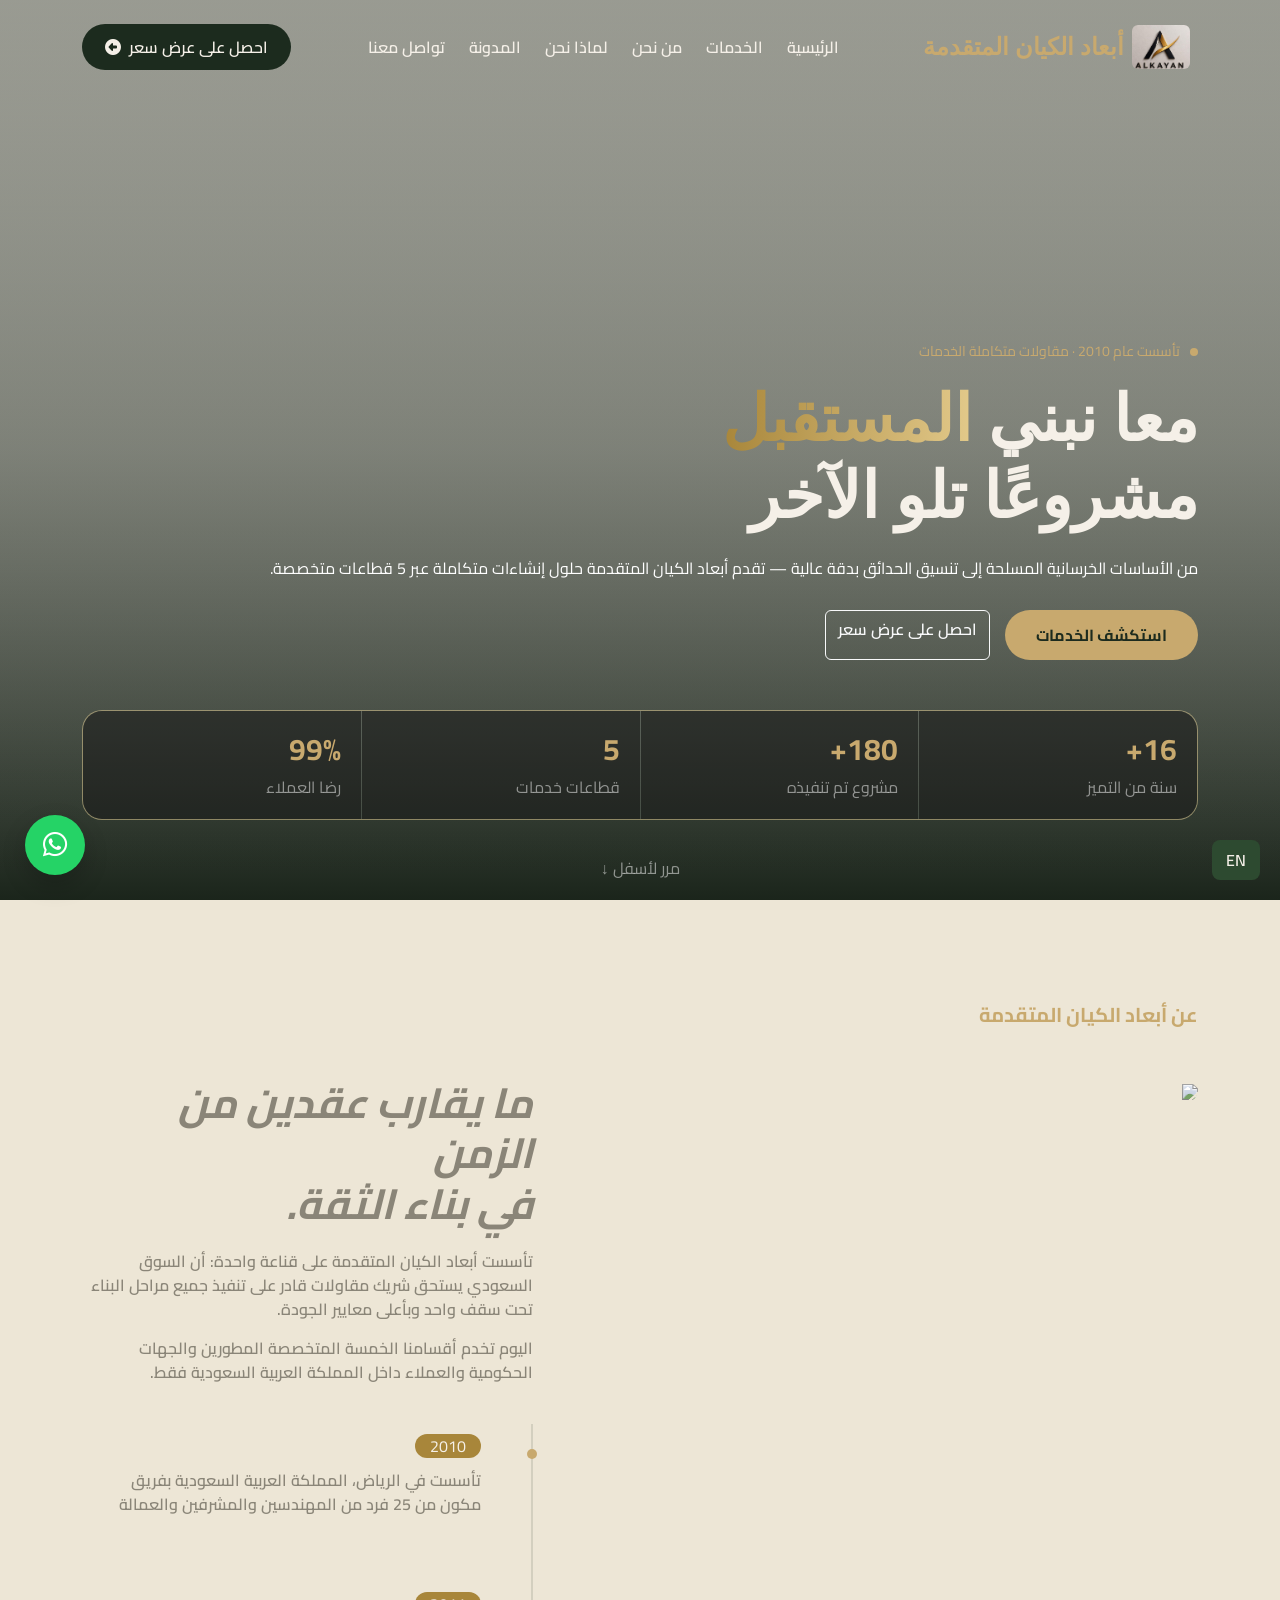
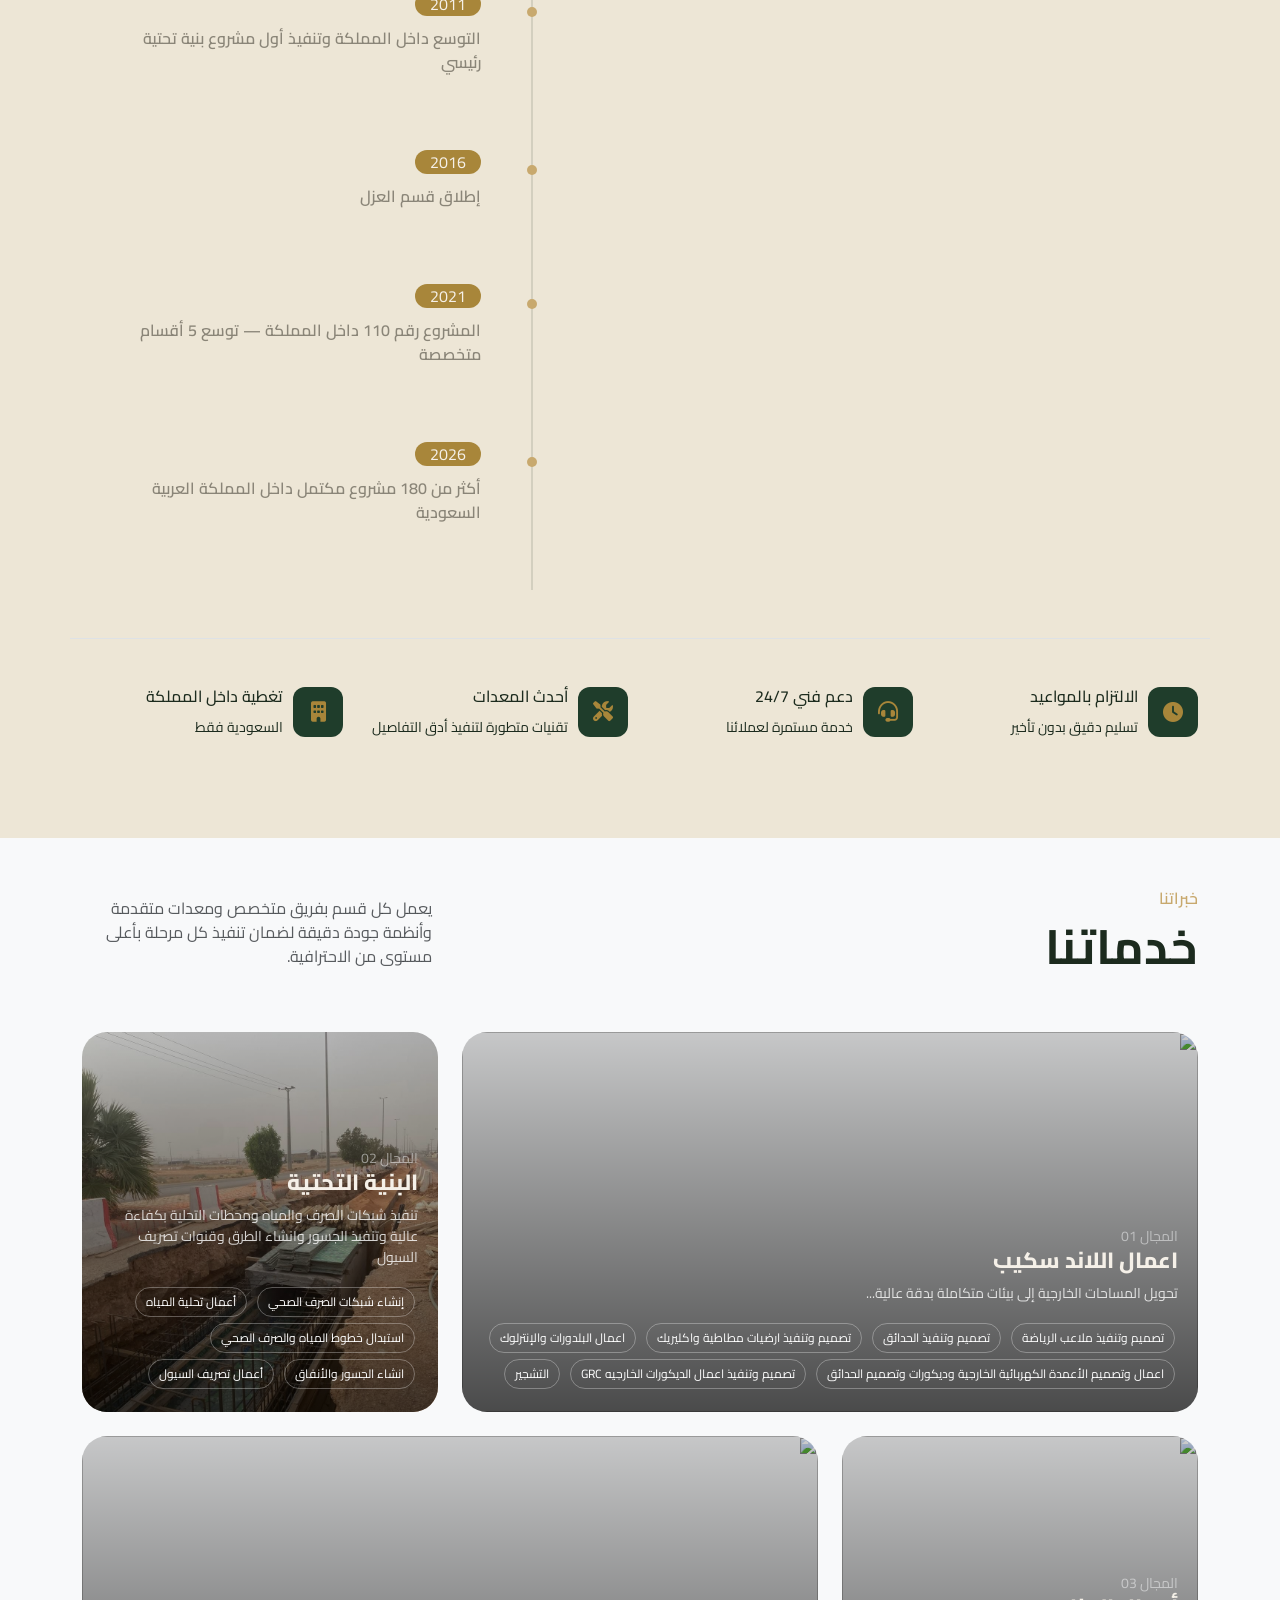
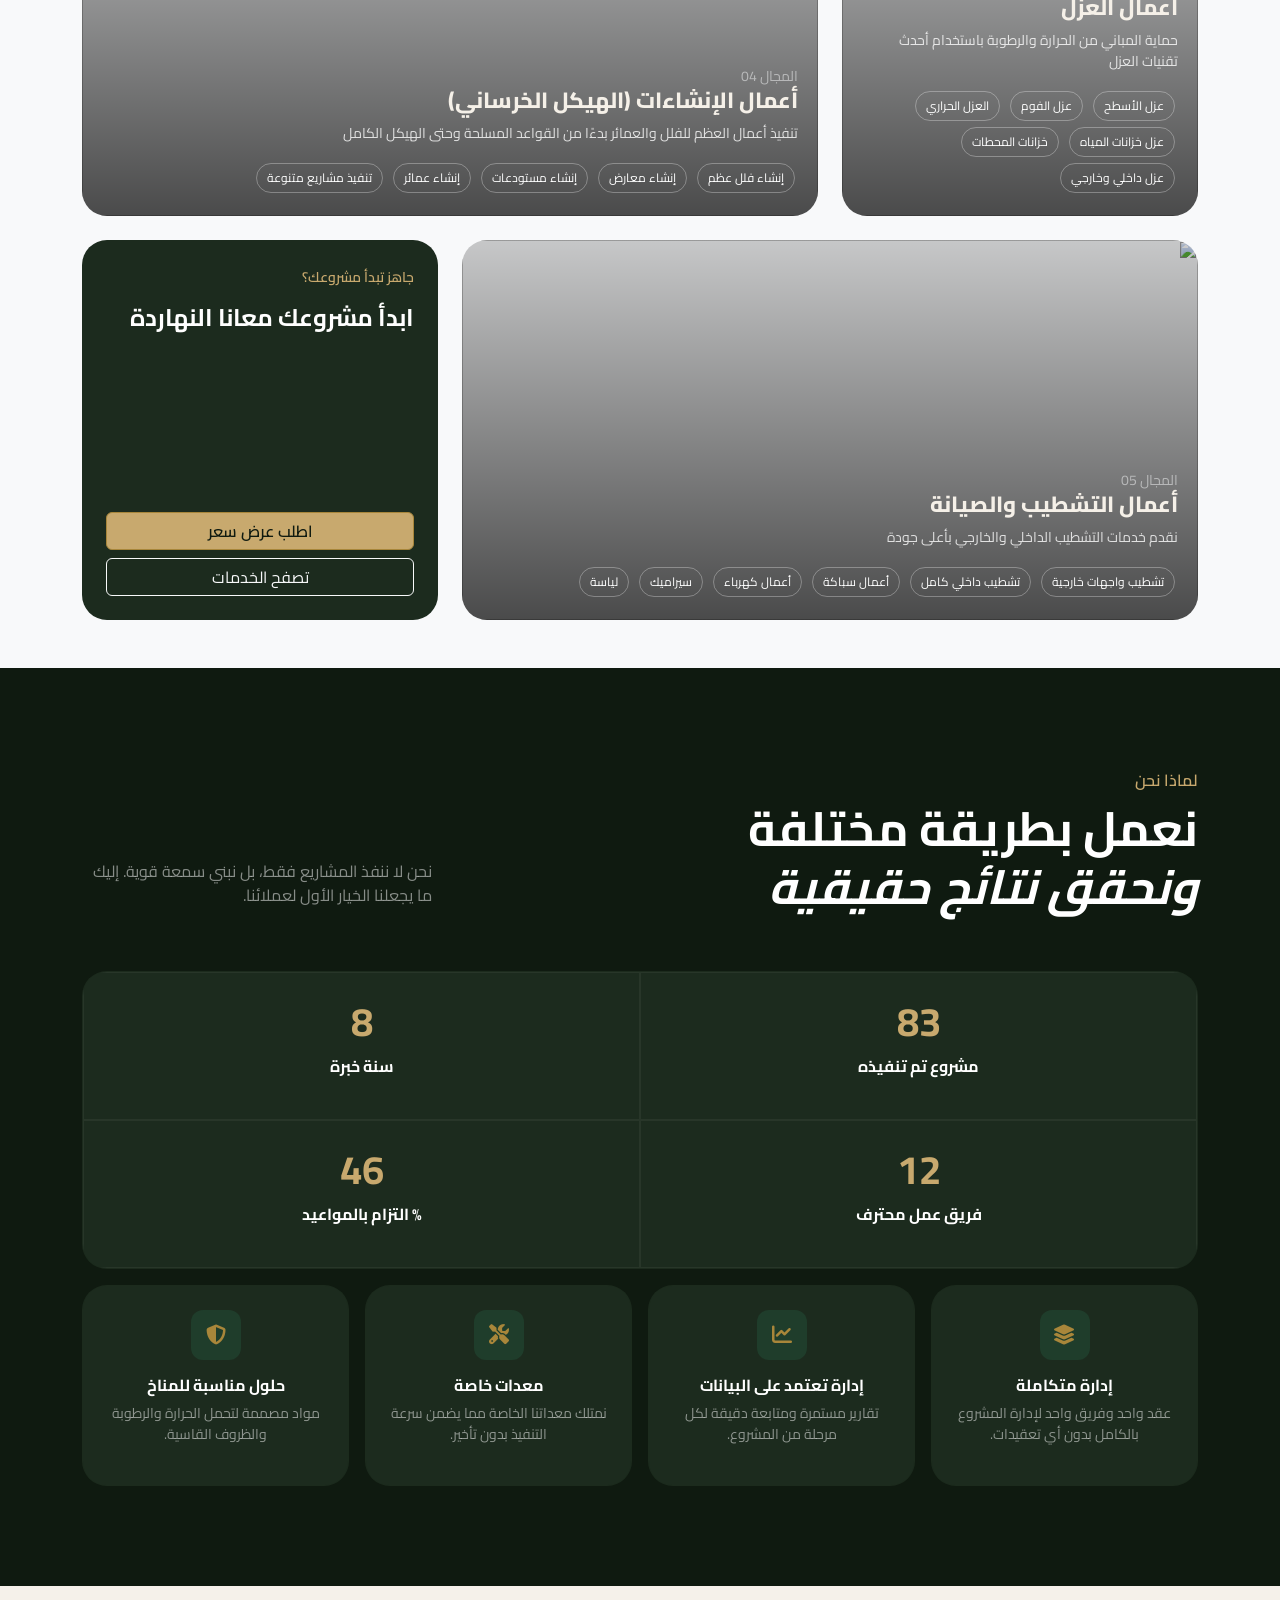
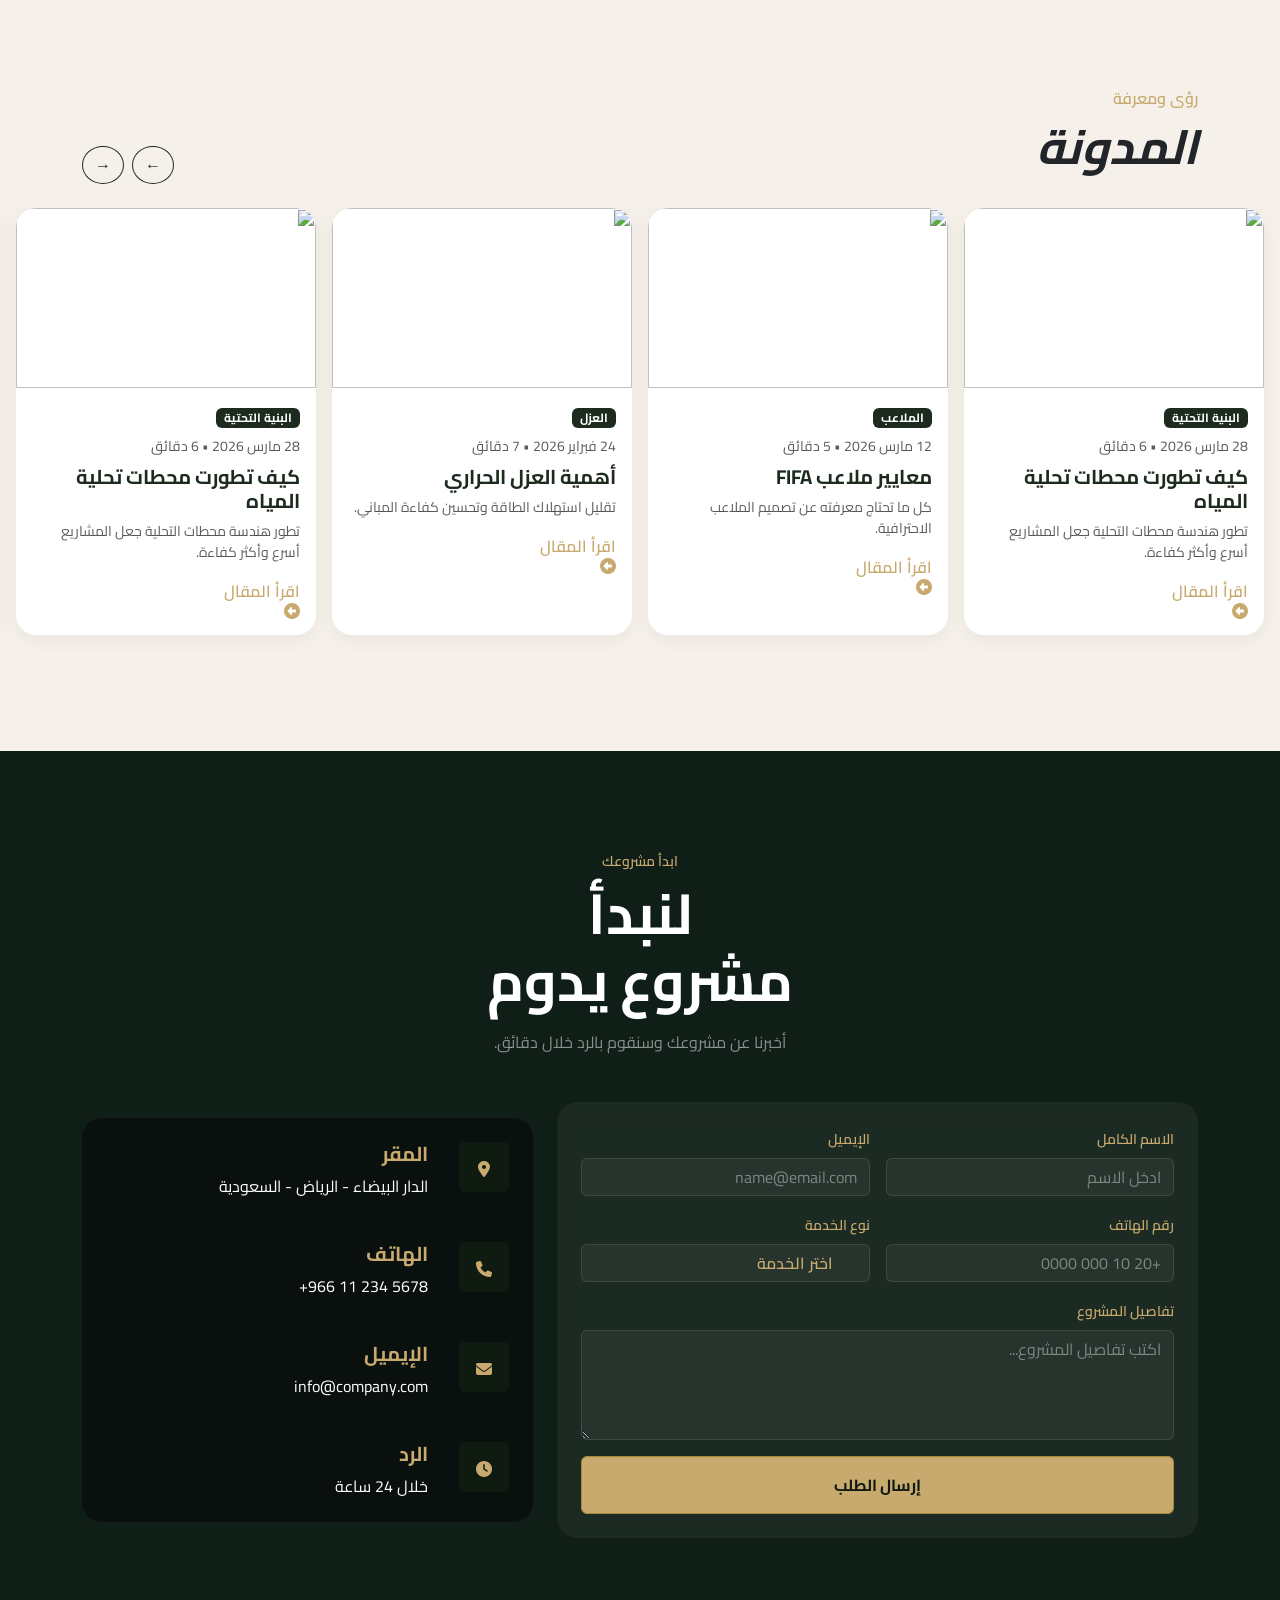
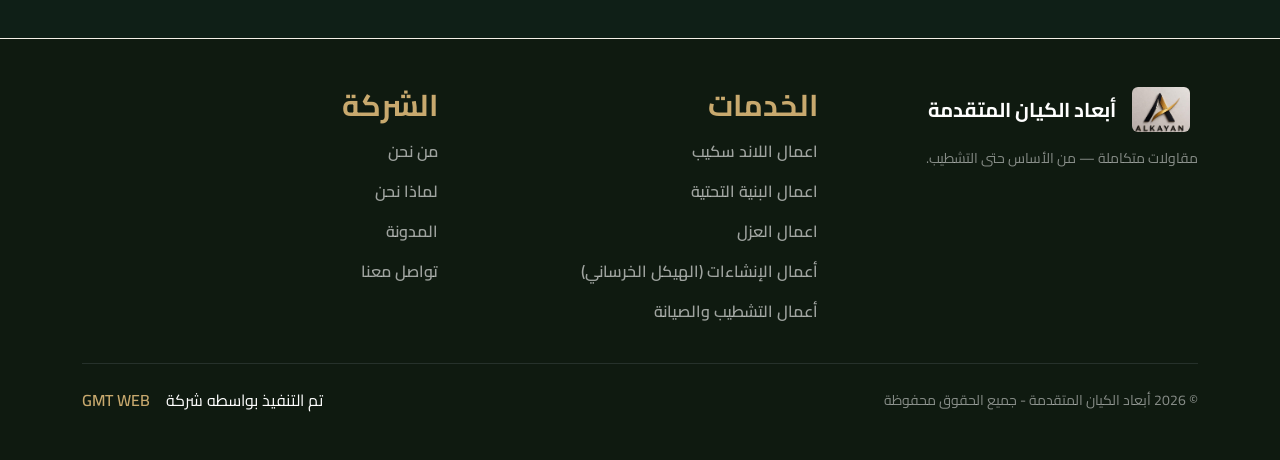
==== commit 0e4f8391: "third edit" ====
--- a/index.html
+++ b/index.html
@@ -239,21 +239,7 @@
                                 class="img-fluid w-100 grayscale-hover">
                         </div>
 
-                        <div class="floating-card glass-card">
-                            <div class="d-flex align-items-center gap-2 mb-2">
-                                <span class="dot pulse-gold"></span>
-                                <span class="small text-muted" data-ar="المشاريع النشطة" data-en="Active projects">
-                                    المشاريع النشطة
-                                </span>
-                            </div>
-
-                            <h3>34</h3>
-
-                            <p class="small text-muted" data-ar="داخل المملكة العربية السعودية"
-                                data-en="Within the Kingdom of Saudi Arabia">
-                                داخل المملكة العربية السعودية
-                            </p>
-                        </div>
+                       
 
                     </div>
                 </div>
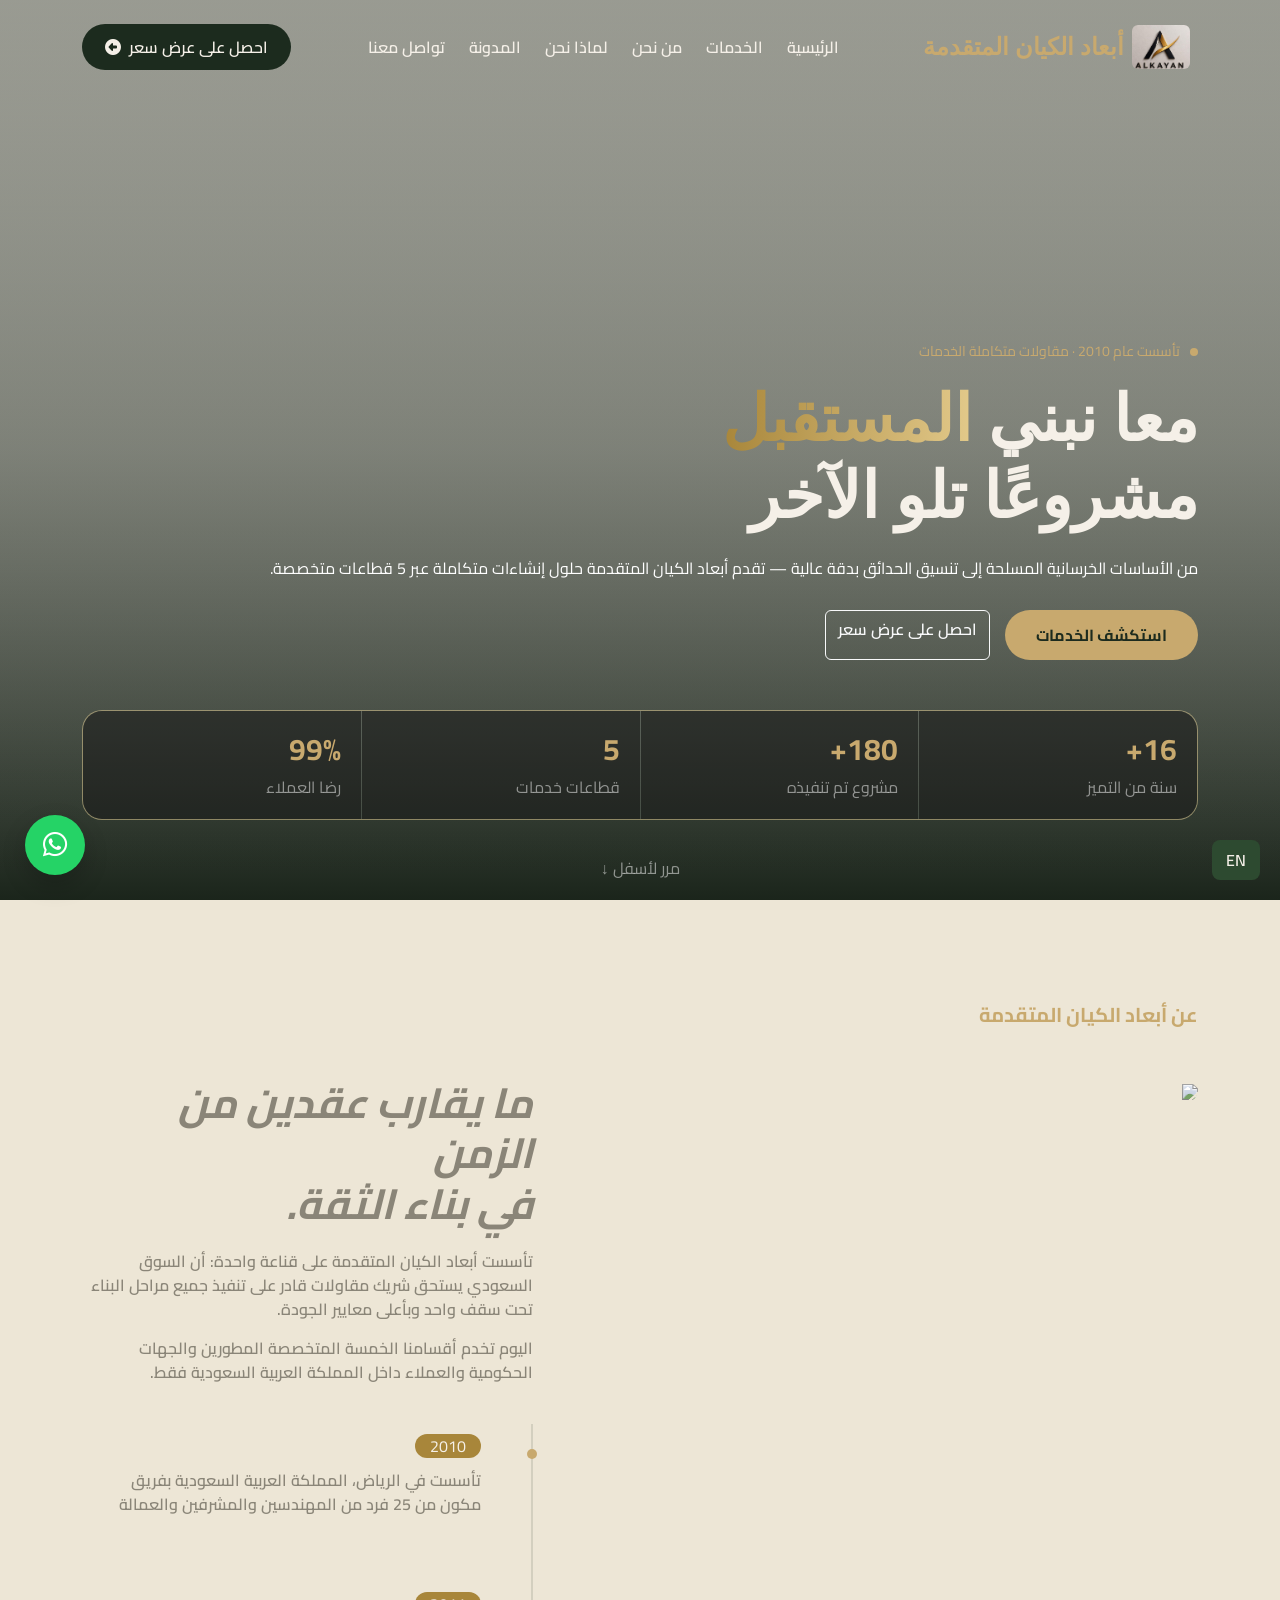
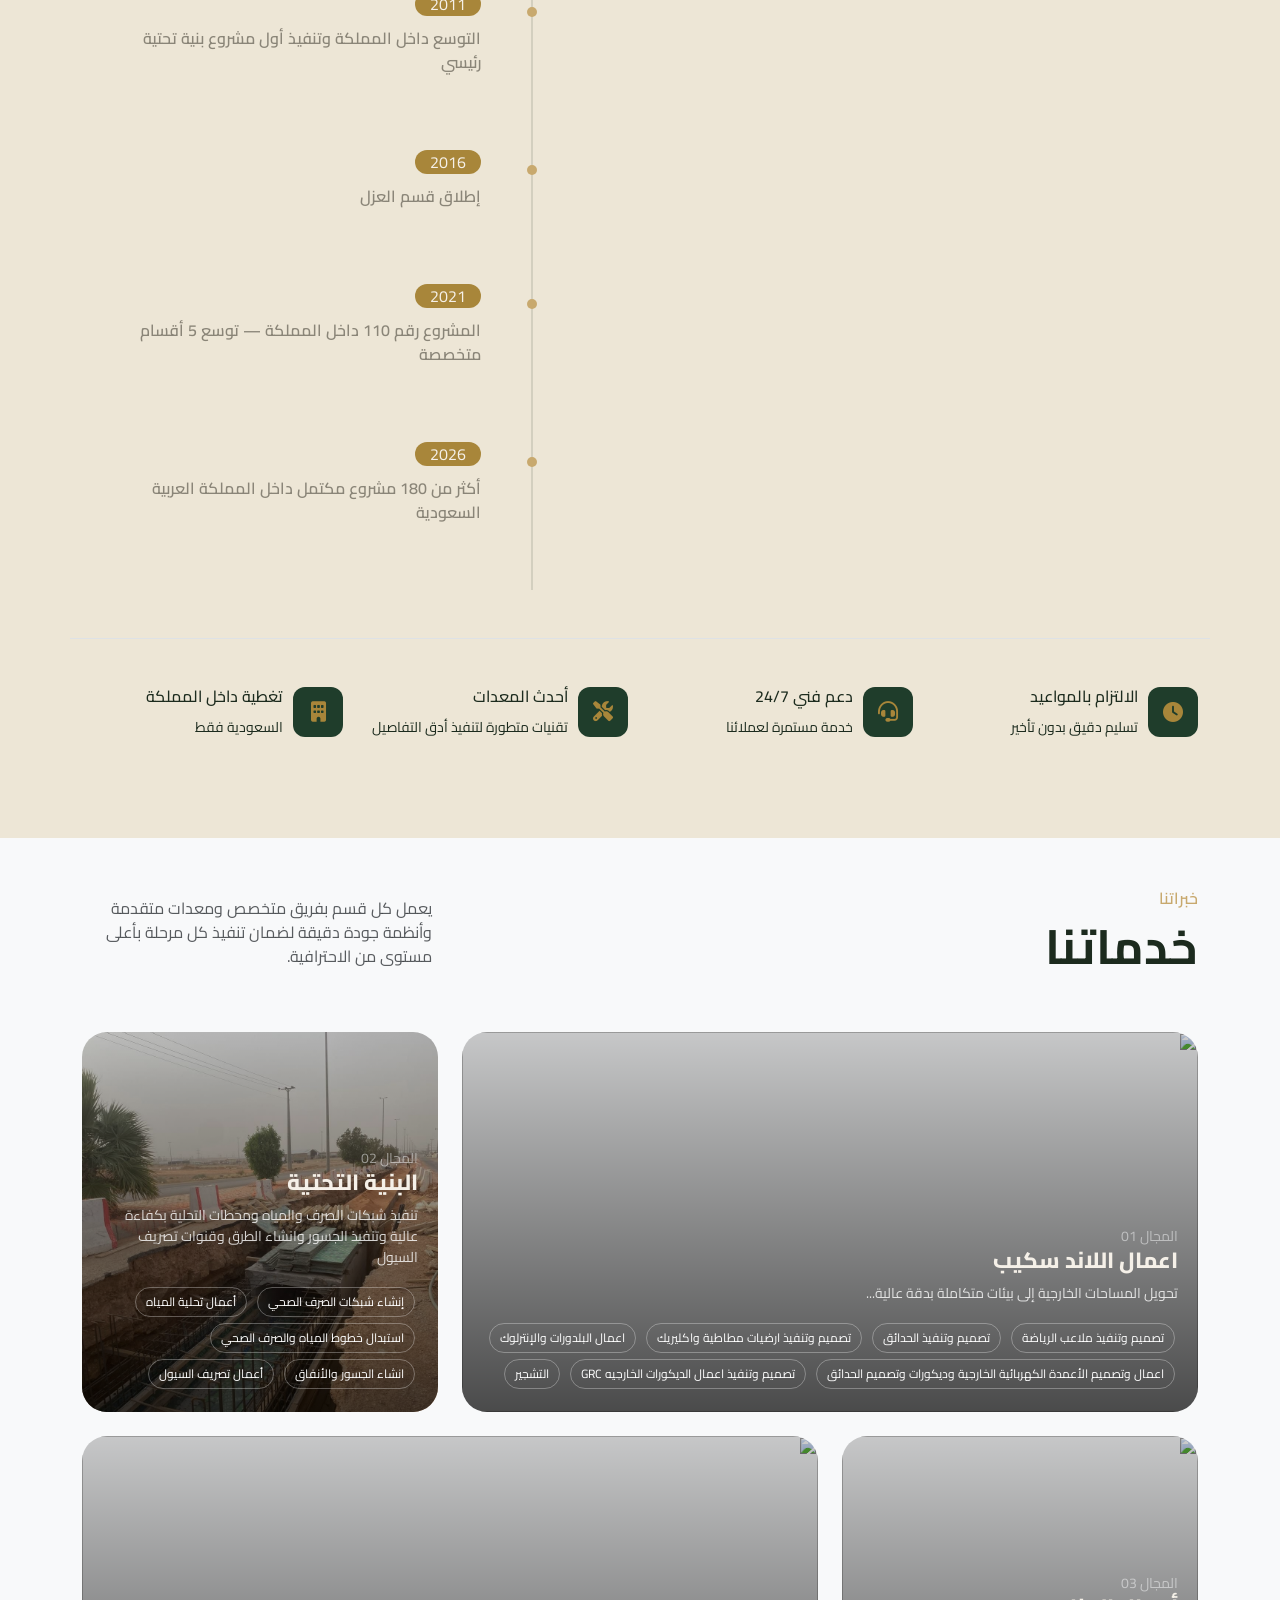
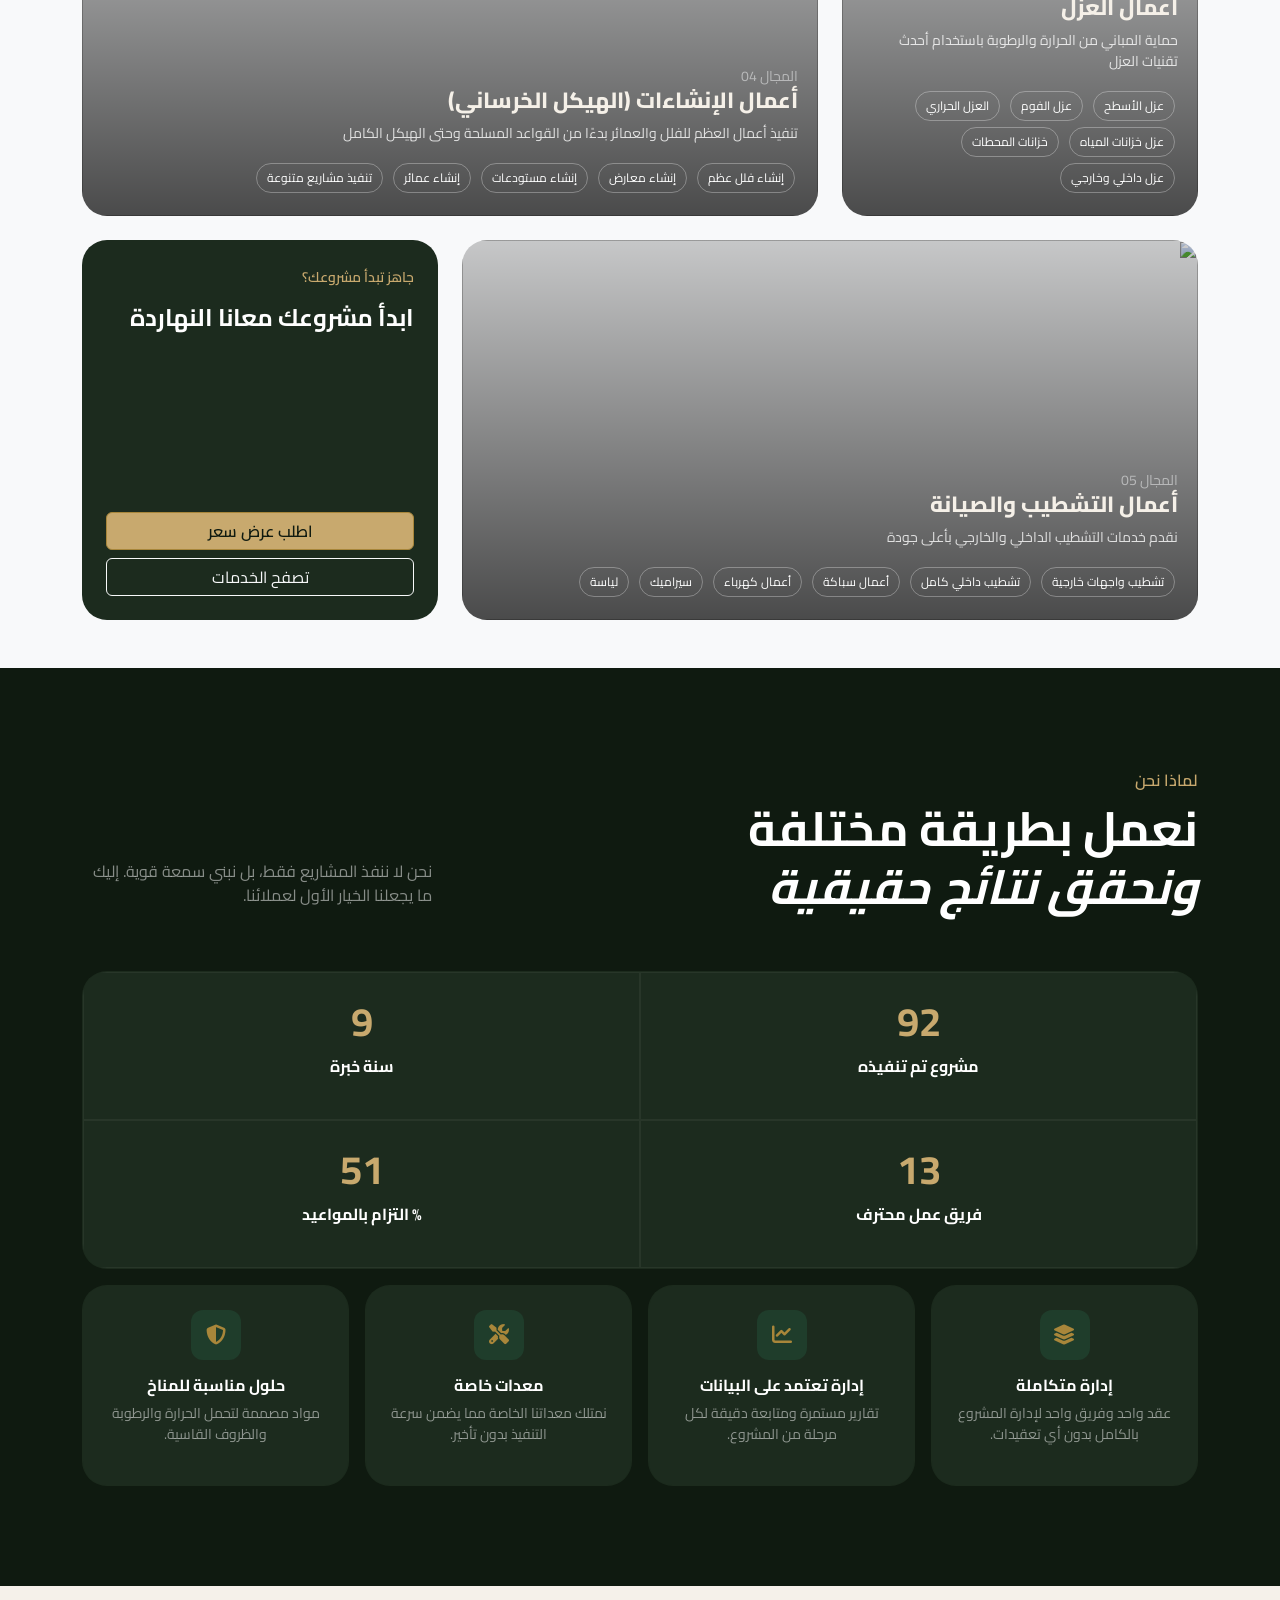
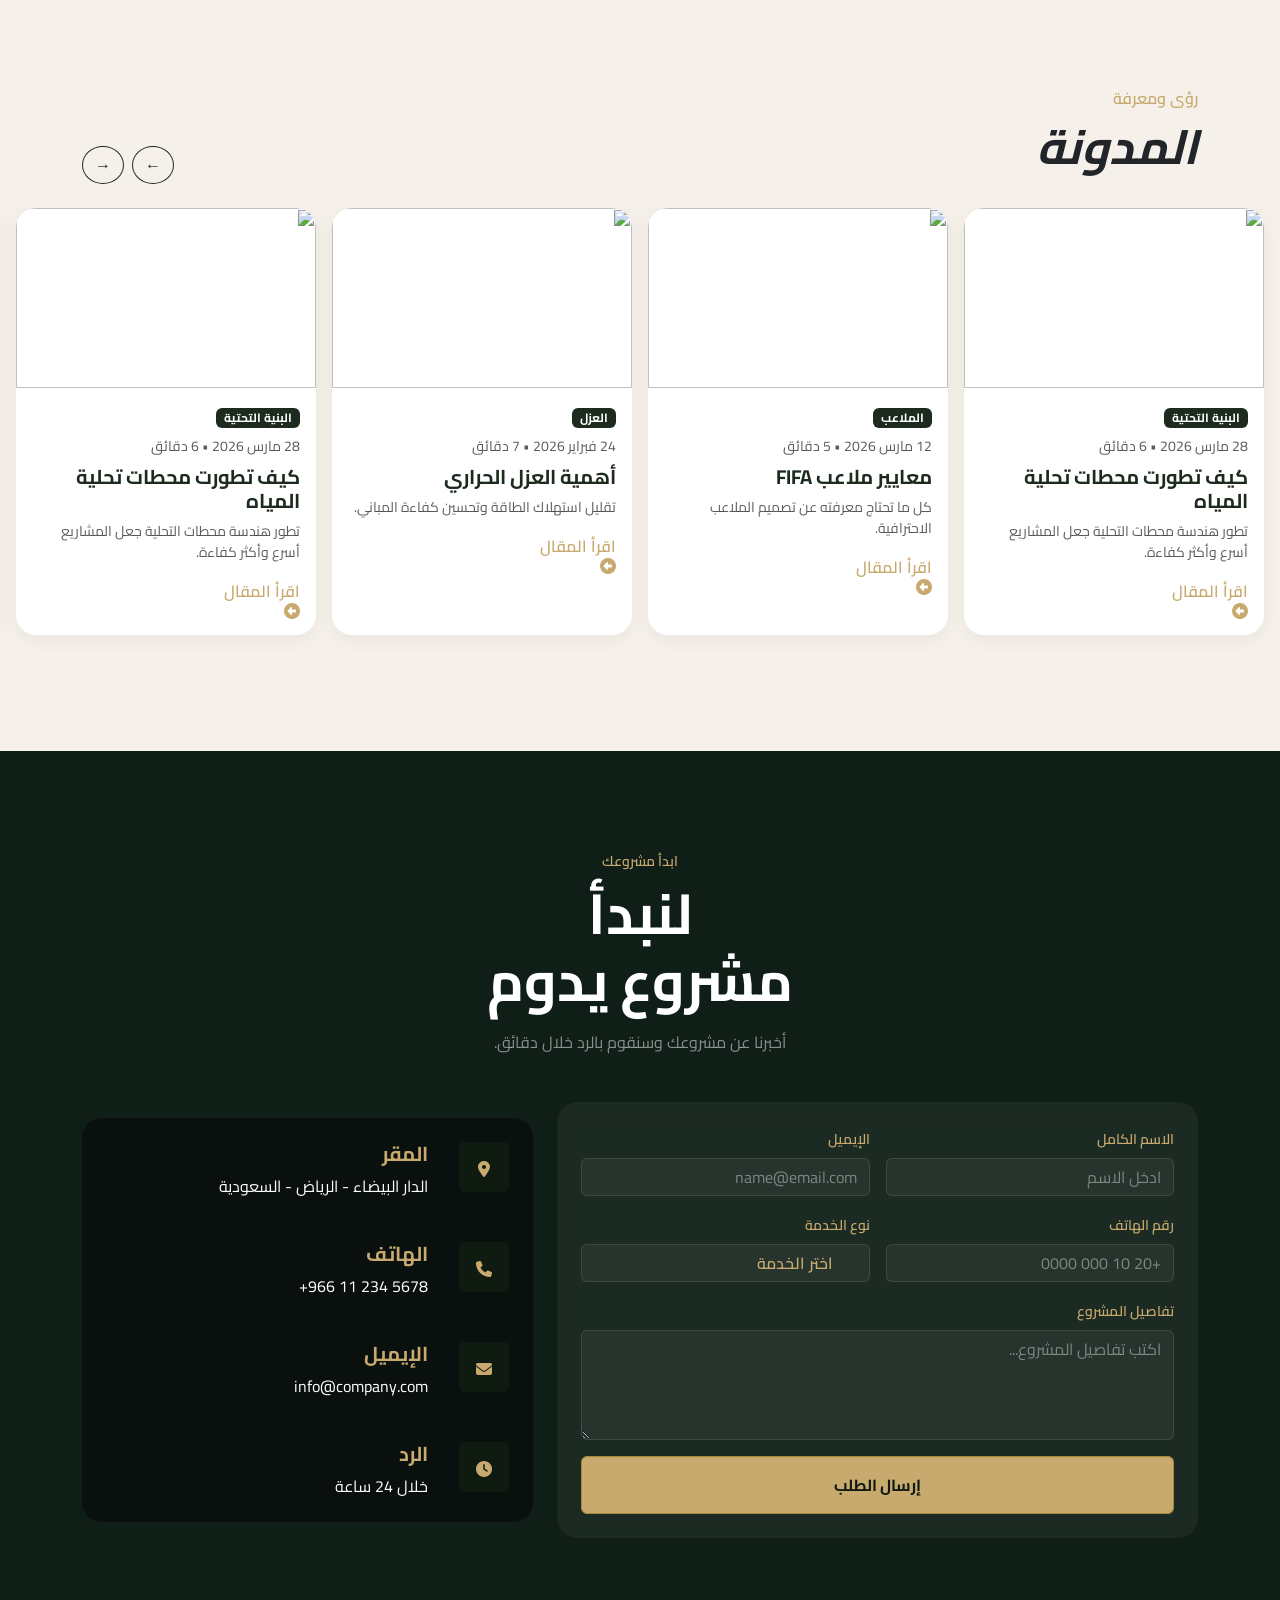
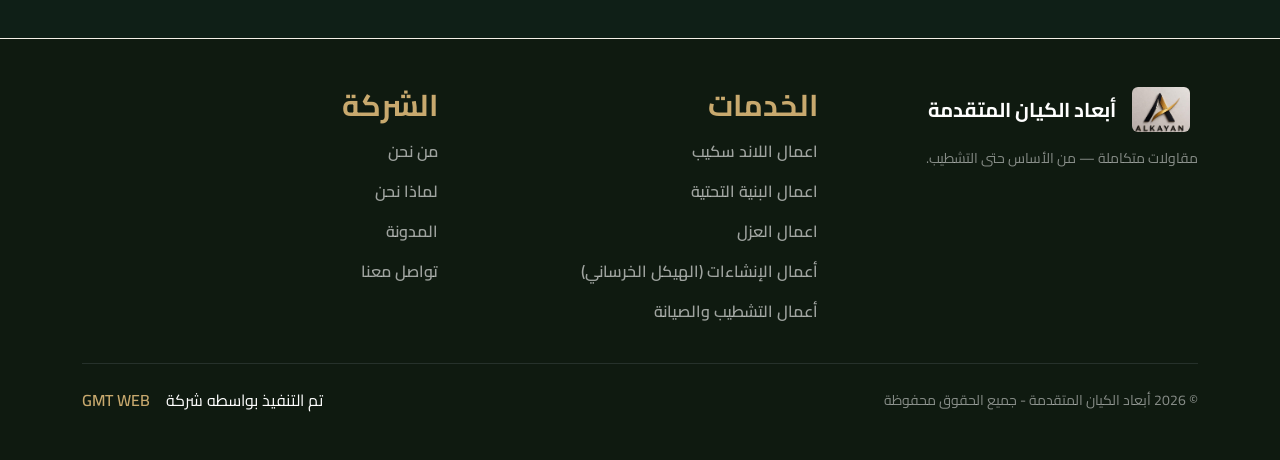
==== commit 806cafcb: "logo edit" ====
--- a/index.html
+++ b/index.html
@@ -109,7 +109,7 @@
     <div id="mobileMenu" class="mobile-menu d-flex flex-column">
         <div class="d-flex justify-content-between align-items-center p-4 border-bottom border-light">
             <div class="d-flex align-items-center gap-2">
-                <img src="imgs/imgs/logo.jpg" width="56" class="rounded">
+                 <img src="imgs/logo.jpg" width="58" alt="" class="rounded mx-2">
                 <span class="text-white fw-bold font-display" data-ar="أبعاد الكيان المتقدمة"
                     data-en="abead alkian almutaqadima">
                     أبعاد الكيان المتقدمة
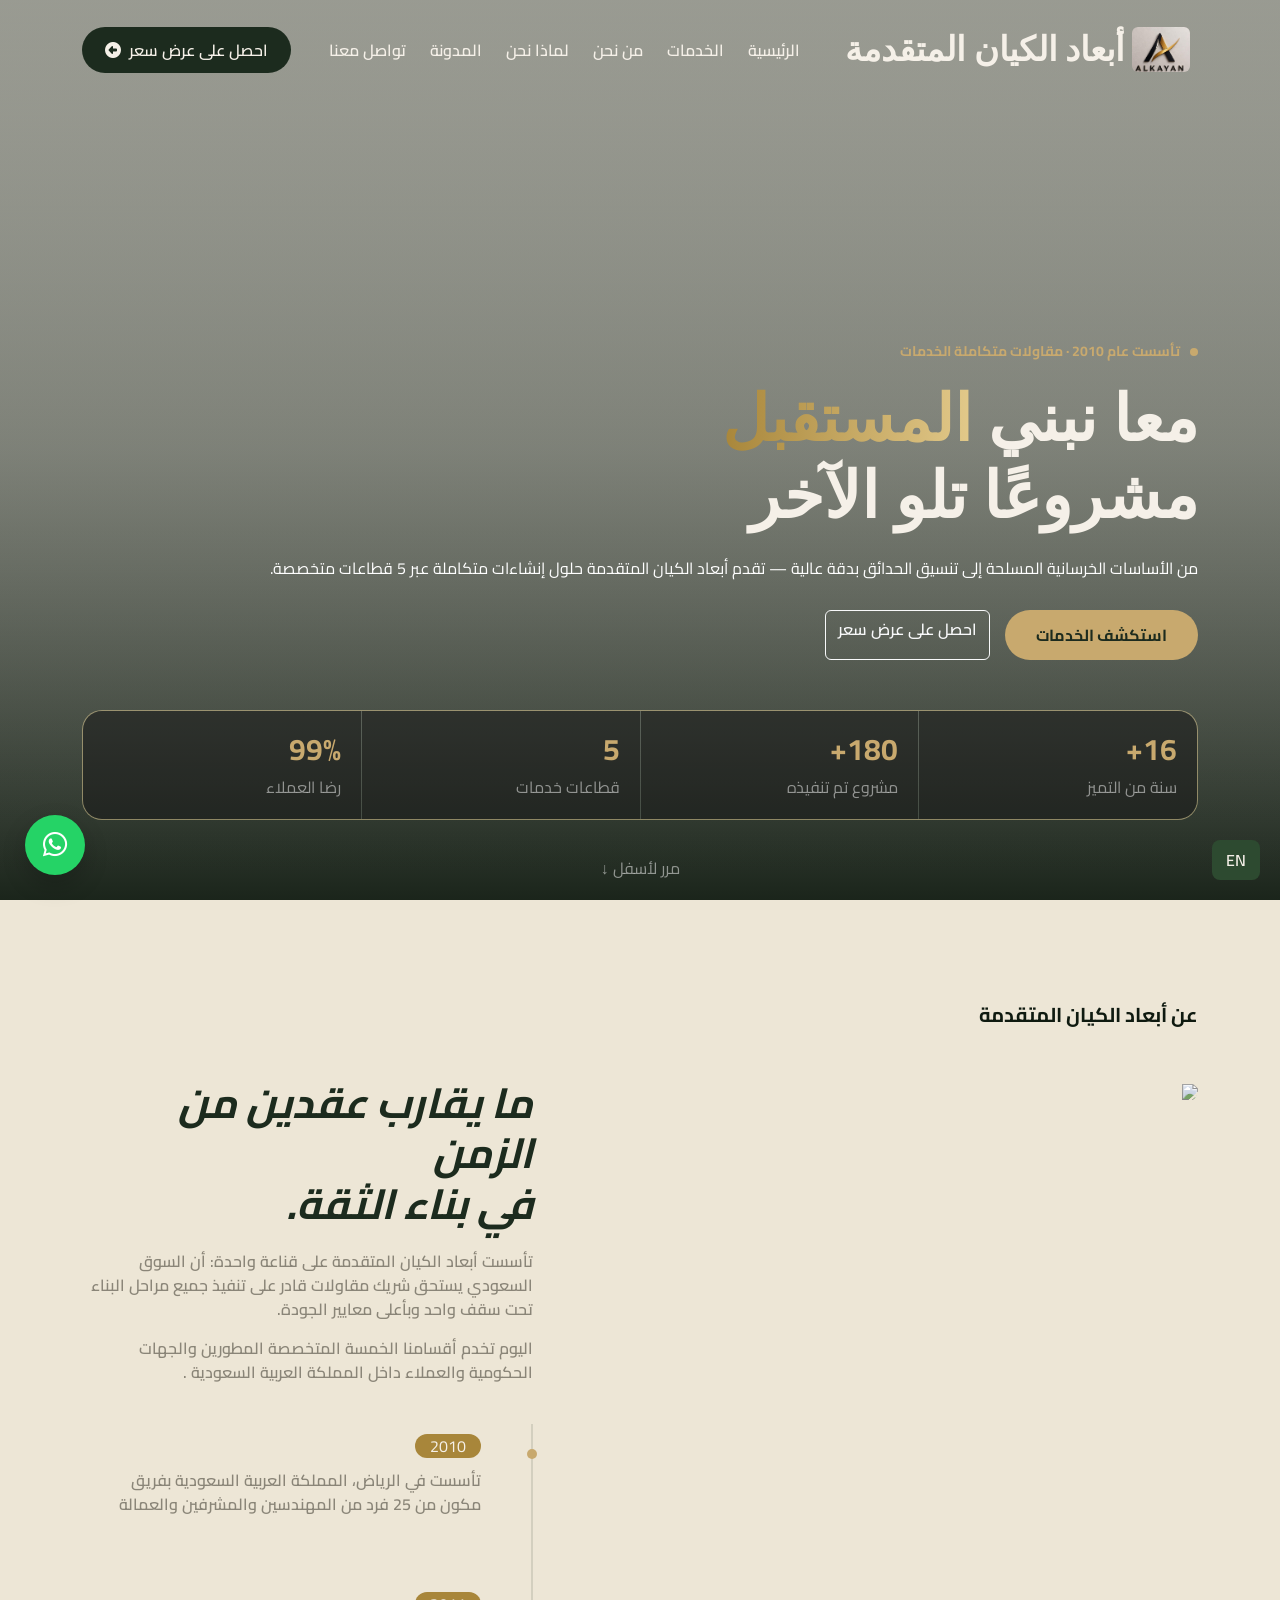
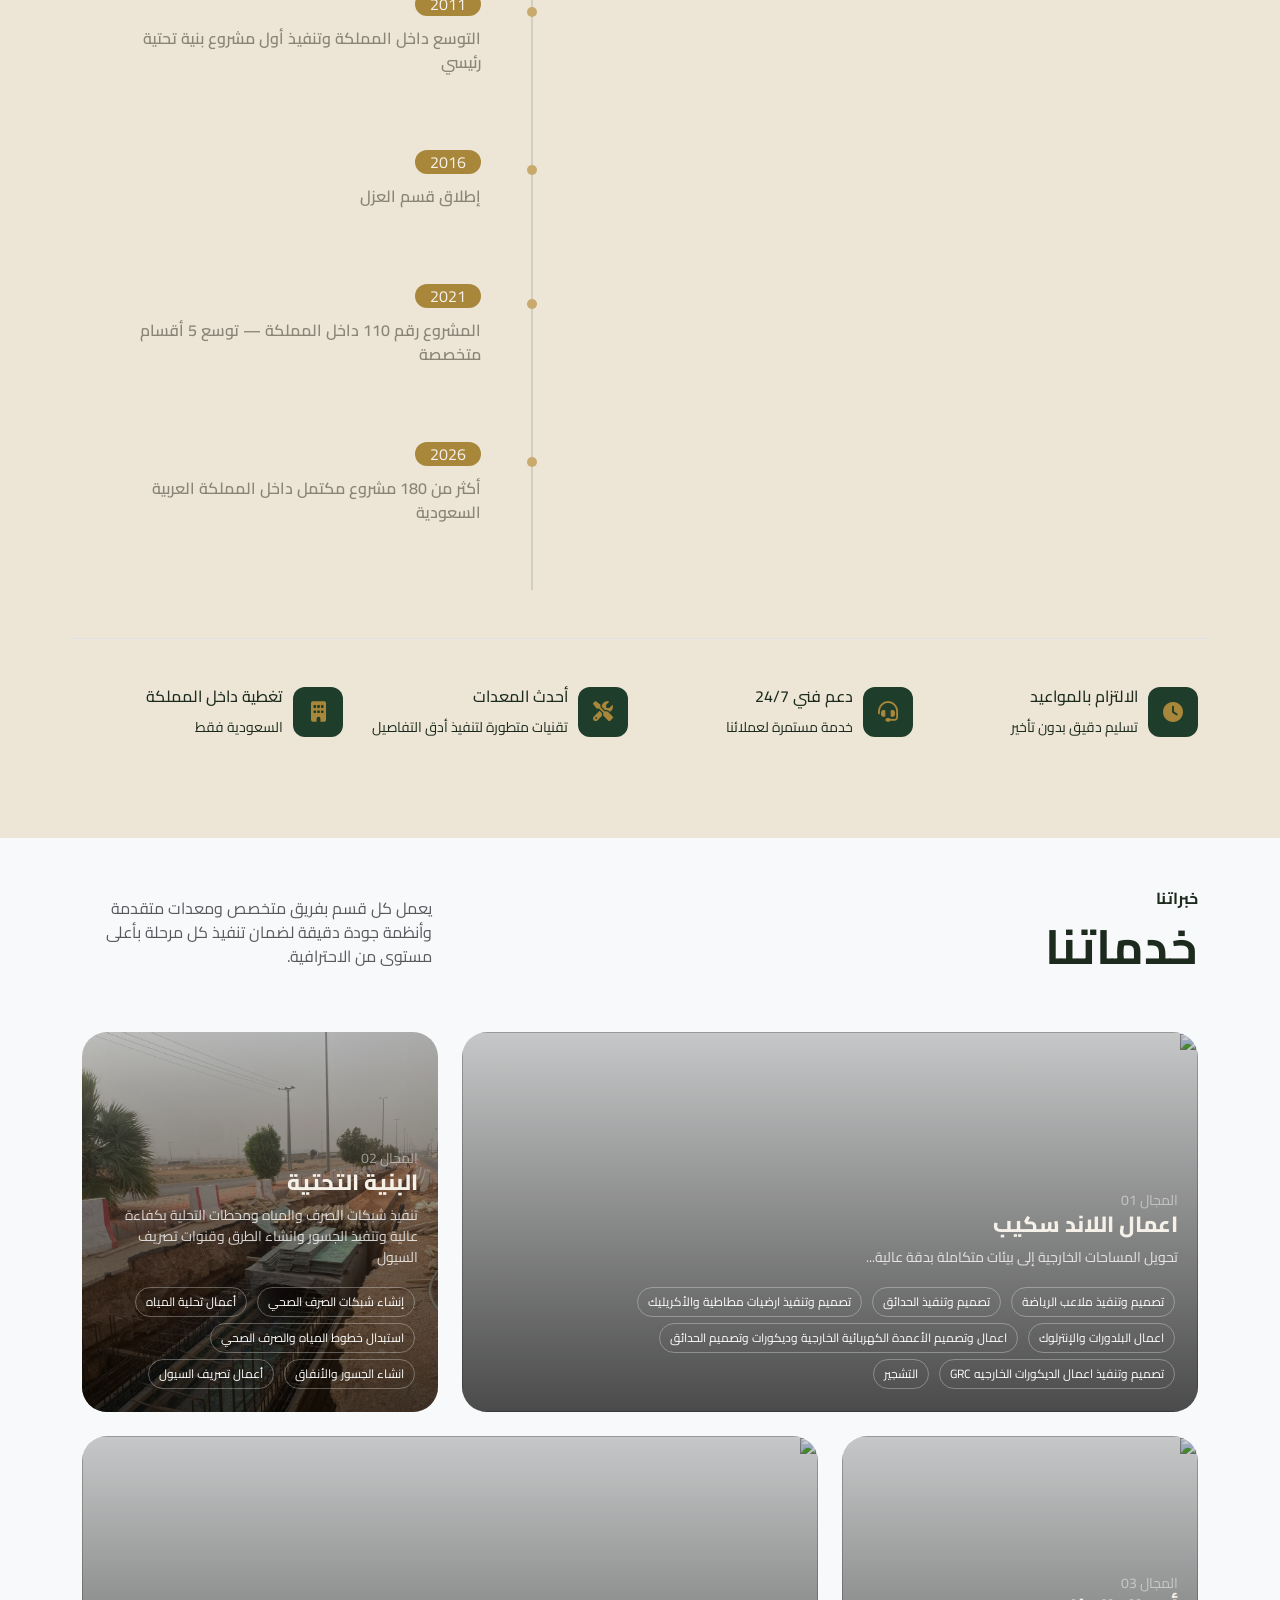
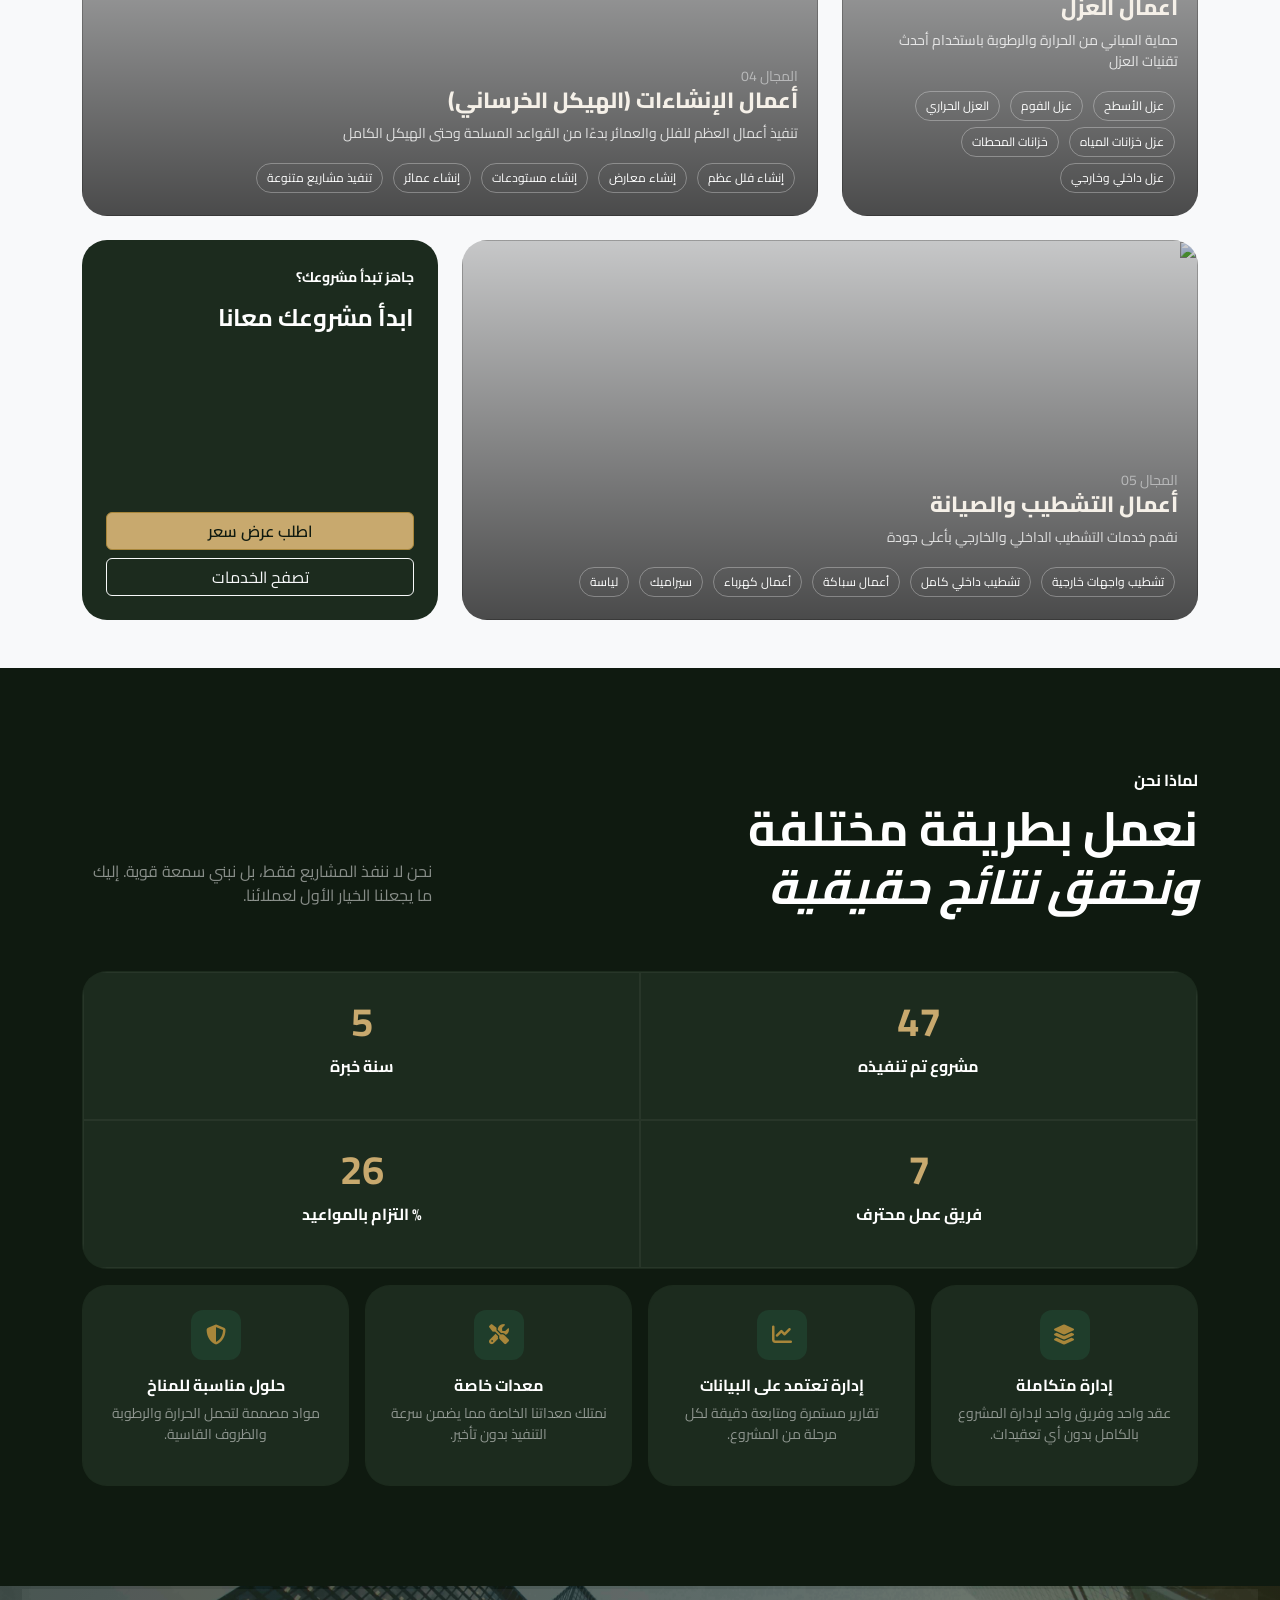
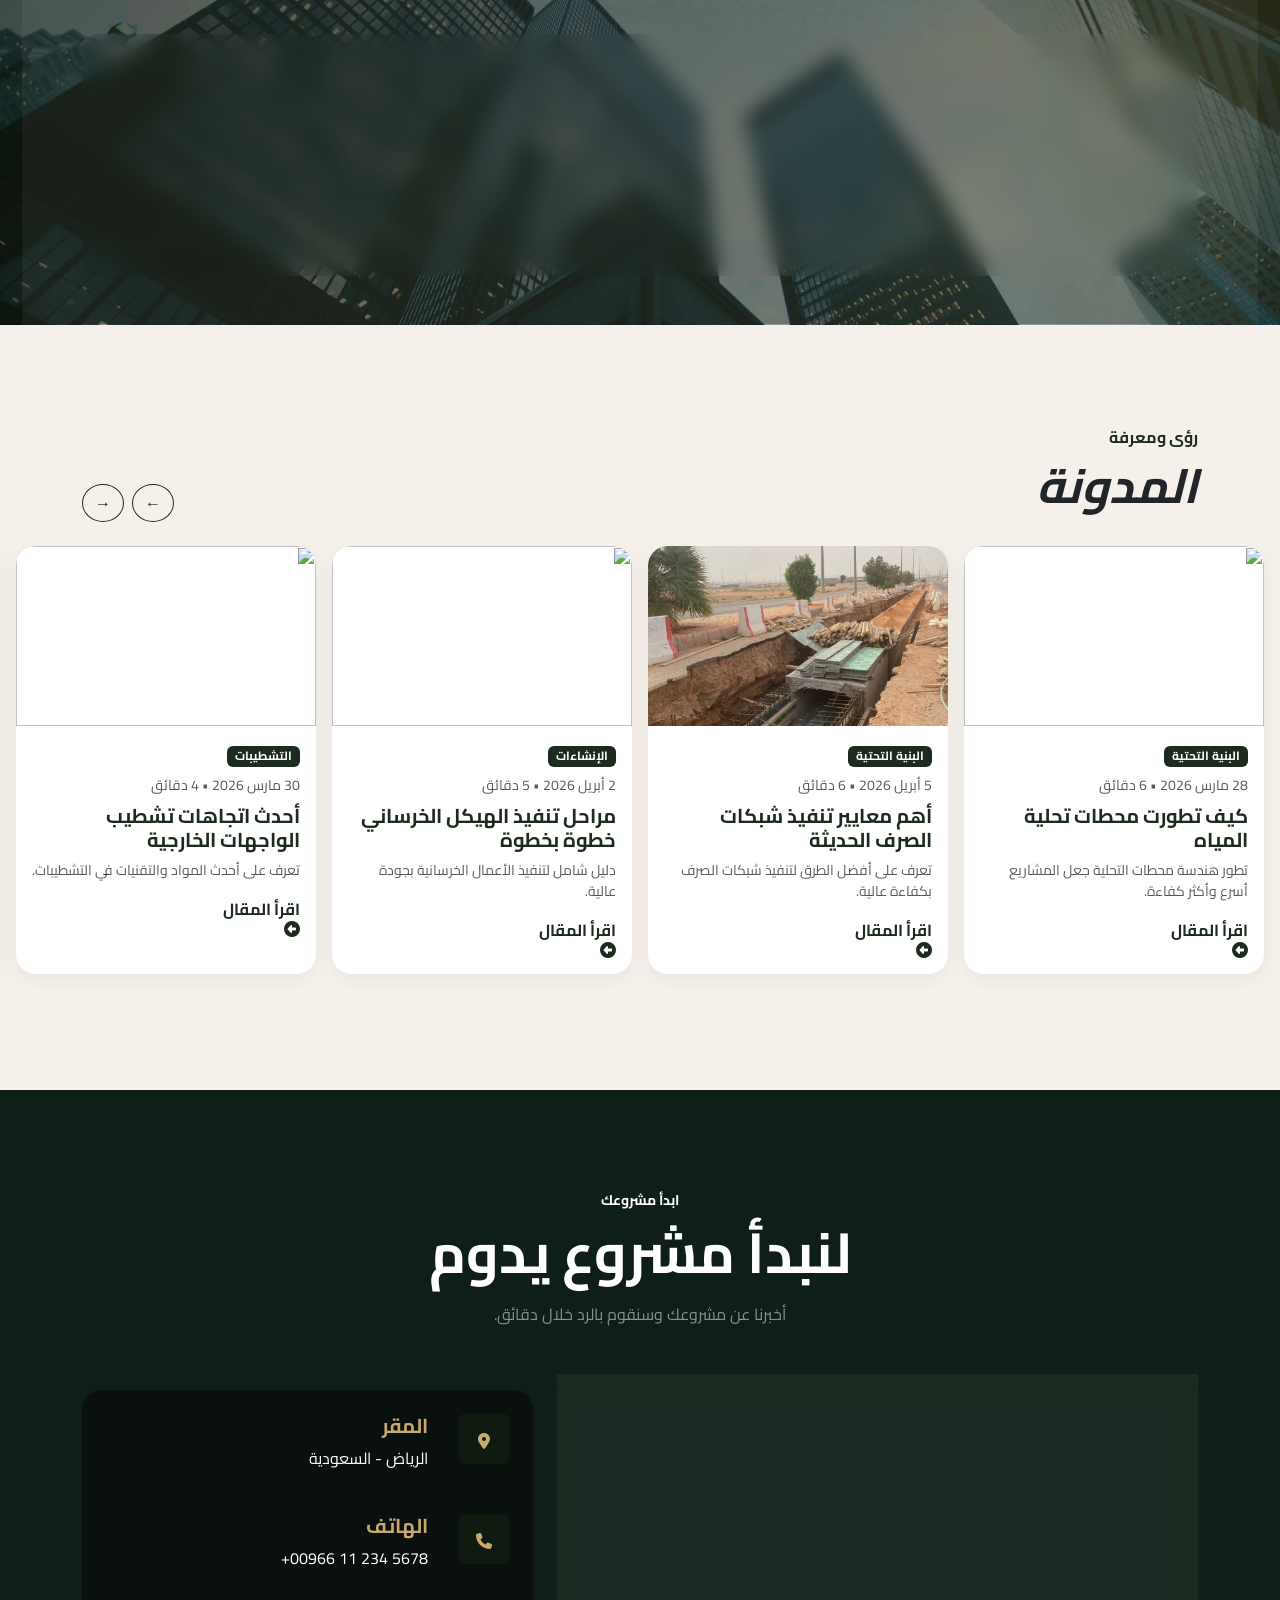
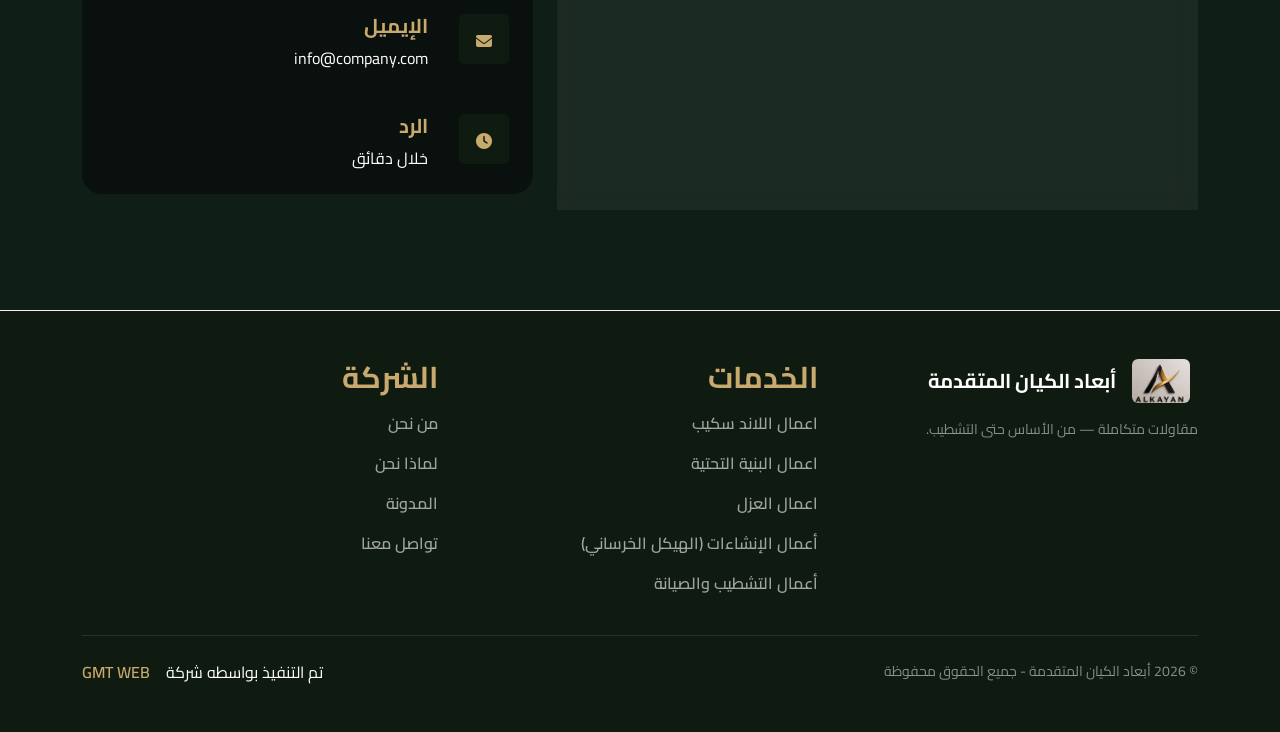
==== commit 08148fd5: "blogs edit" ====
--- a/index.html
+++ b/index.html
@@ -31,6 +31,7 @@
     <meta property="og:description"
         content="شركة مقاولات متكاملة تقدم خدمات البناء والبنية التحتية واللاندسكيب في السعودية.">
     <meta property="og:image" content="https://yourdomain.com/imgs/logo.jpg">
+    <link rel="icon" href="imgs/logo.jpg" type="image/png">
     <meta property="og:url" content="https://yourdomain.com">
     <meta property="og:type" content="website">
     <meta property="og:locale" content="ar_AR">
@@ -62,11 +63,13 @@
             <a href="index.html" class="d-flex align-items-center text-decoration-none">
                 <img src="imgs/logo.jpg" width="58" alt="" class="rounded mx-2">
 
-                <span class="ms-2 fw-semibold font-display logo-text d-block"
-                    style="color: var(--cp-gold); font-size: 24px;" data-ar="أبعاد الكيان المتقدمة"
-                    data-en="abead alkian almutaqadima">
-                    أبعاد الكيان المتقدمة
-                </span>
+                <div class="d-flex flex-column gap-0">
+                    <span class="ms-2 fw-semibold font-display logo-text d-block"
+                        style="color: var(--cp-cream); font-size: 34px;" data-ar="أبعاد الكيان المتقدمة"
+                        data-en="abead alkian almutaqadima">
+                        أبعاد الكيان المتقدمة
+                    </span>
+                </div>
             </a>
 
             <nav class="d-none d-lg-flex align-items-center gap-4">
@@ -109,9 +112,9 @@
     <div id="mobileMenu" class="mobile-menu d-flex flex-column">
         <div class="d-flex justify-content-between align-items-center p-4 border-bottom border-light">
             <div class="d-flex align-items-center gap-2">
-                 <img src="imgs/logo.jpg" width="58" alt="" class="rounded mx-2">
+                <img src="imgs/logo.jpg" width="58" alt="" class="rounded mx-2">
                 <span class="text-white fw-bold font-display" data-ar="أبعاد الكيان المتقدمة"
-                    data-en="abead alkian almutaqadima">
+                    data-en="abead alkian almutaqadima" style="font-size: 34px;">
                     أبعاد الكيان المتقدمة
                 </span>
             </div>
@@ -239,7 +242,7 @@
                                 class="img-fluid w-100 grayscale-hover">
                         </div>
 
-                       
+
 
                     </div>
                 </div>
@@ -261,10 +264,10 @@
                         </p>
 
                         <p class="about-text"
-                            data-ar="اليوم تخدم أقسامنا الخمسة المتخصصة المطورين والجهات الحكومية والعملاء داخل المملكة العربية السعودية فقط."
-                            data-en="Today, our five specialized divisions serve developers, government entities, and clients exclusively within Saudi Arabia.">
+                            data-ar="اليوم تخدم أقسامنا الخمسة المتخصصة المطورين والجهات الحكومية والعملاء داخل المملكة العربية السعودية ."
+                            data-en="Today, our five specialized divisions serve developers, government entities, and clients within Saudi Arabia.">
                             اليوم تخدم أقسامنا الخمسة المتخصصة المطورين والجهات الحكومية والعملاء
-                            داخل المملكة العربية السعودية فقط.
+                            داخل المملكة العربية السعودية .
                         </p>
                     </div>
 
@@ -383,10 +386,10 @@
     <section id="services" class="py-5 bg-light service-section">
         <div class="container">
 
-            <div class="d-flex flex-column flex-md-row justify-content-between align-items-md-end mb-5">
+            <div class="d-flex flex-column flex-md-row justify-content-between align-items-md-end mb-5" data-aos="fade-up">
 
                 <div>
-                    <span class="text-uppercase text-warning d-block mb-2" data-ar="خبراتنا" data-en="Our Expertise">
+                    <span class="text-uppercase text-primary d-block mb-2" data-ar="خبراتنا" data-en="Our Expertise">
                         خبراتنا
                     </span>
 
@@ -407,7 +410,7 @@
             </div>
 
             <div class="row g-4">
-                <div class="col-lg-8">
+                <div class="col-lg-8" data-aos="fade-up">
                     <div class="service-card" onclick="openService('landscaping')">
 
                         <img src="imgs/landscape-1.jpg" class="img-fluid w-100 h-100 object-fit-cover">
@@ -436,8 +439,9 @@
                                     تصميم وتنفيذ الحدائق
                                 </span>
 
-                                <span data-ar="تصميم وتنفيذ ارضيات مطاطية واكليريك" data-en="Rubber & acrylic flooring">
-                                    تصميم وتنفيذ ارضيات مطاطية واكليريك
+                                <span data-ar="تصميم وتنفيذ ارضيات مطاطية والأكريليك"
+                                    data-en="Rubber & acrylic flooring">
+                                    تصميم وتنفيذ ارضيات مطاطية والأكريليك
                                 </span>
 
                                 <span data-ar="اعمال البلدورات والإنترلوك" data-en="Curb stones & interlock works">
@@ -461,7 +465,7 @@
                         </div>
                     </div>
                 </div>
-                <div class="col-md-6 col-lg-4">
+                <div class="col-md-6 col-lg-4" data-aos="fade-up">
                     <div class="service-card" onclick="openService('infrastructure')">
 
                         <img src="imgs/infrastruction-9.jpg" class="img-fluid w-100 h-100 object-fit-cover">
@@ -509,7 +513,7 @@
                         </div>
                     </div>
                 </div>
-                <div class="col-md-6 col-lg-4">
+                <div class="col-md-6 col-lg-4" data-aos="fade-up">
                     <div class="service-card" onclick="openService('insulation')">
 
                         <img src="https://img.rocket.new/generatedImages/rocket_gen_img_1da591c81-1769499136631.png"
@@ -546,7 +550,7 @@
                         </div>
                     </div>
                 </div>
-                <div class="col-lg-8">
+                <div class="col-lg-8" data-aos="fade-up">
                     <div class="service-card" onclick="openService('construction')">
 
                         <img src="https://img.rocket.new/generatedImages/rocket_gen_img_170d37759-1765093092088.png"
@@ -586,7 +590,7 @@
                         </div>
                     </div>
                 </div>
-                <div class="col-md-6 col-lg-8">
+                <div class="col-md-6 col-lg-8" data-aos="fade-up">
                     <div class="service-card" onclick="openService('finishing')">
 
                         <img src="https://img.rocket.new/generatedImages/rocket_gen_img_11d49fe7d-1775735742056.png"
@@ -625,18 +629,17 @@
                         </div>
                     </div>
                 </div>
-                <div class="col-md-6 col-lg-4">
+                <div class="col-md-6 col-lg-4" data-aos="fade-up">
                     <div class="cta-card text-white p-4 h-100 d-flex flex-column justify-content-between">
 
                         <div>
-                            <span class="text-warning small" data-ar="جاهز تبدأ مشروعك؟"
+                            <span class="text-white fw-bold d-inline-block small" data-ar="جاهز تبدأ مشروعك؟"
                                 data-en="Ready to start your project?">
                                 جاهز تبدأ مشروعك؟
                             </span>
 
-                            <h4 class="mt-3" data-ar="ابدأ مشروعك معانا النهاردة"
-                                data-en="Start your project with us today">
-                                ابدأ مشروعك معانا النهاردة
+                            <h4 class="mt-3" data-ar="ابدأ مشروعك معانا " data-en="Start your project with us ">
+                                ابدأ مشروعك معانا
                             </h4>
                         </div>
 
@@ -664,8 +667,8 @@
 
             <div class="d-flex flex-column flex-md-row justify-content-between align-items-md-end mb-5">
 
-                <div>
-                    <span class="text-warning fw-bold d-block mb-2" data-ar="لماذا نحن" data-en="Why Us">
+                <div data-aos="fade-left">
+                    <span class="text-white fw-bold d-block mb-2" data-ar="لماذا نحن" data-en="Why Us">
                         لماذا نحن
                     </span>
 
@@ -677,7 +680,7 @@
                     </h2>
                 </div>
 
-                <p class="text-white-50 mt-3 mt-md-0" style="max-width: 350px;"
+                <p data-aos="fade-right" class="text-white-50 mt-3 mt-md-0" style="max-width: 350px;"
                     data-ar="نحن لا ننفذ المشاريع فقط، بل نبني سمعة قوية. إليك ما يجعلنا الخيار الأول لعملائنا."
                     data-en="We don’t just execute projects, we build a strong reputation. Here’s why we are the top choice for our clients.">
                     نحن لا ننفذ المشاريع فقط، بل نبني سمعة قوية. إليك ما يجعلنا الخيار الأول لعملائنا.
@@ -686,10 +689,8 @@
             </div>
 
             <div class="row g-3 align-items-center">
-
-                <!-- Counters -->
                 <div class="col-12">
-                    <div class="bento-card p-0">
+                    <div class="bento-card p-0" data-aos="fade-left">
 
                         <div class="row g-0 text-center">
 
@@ -718,7 +719,7 @@
                     </div>
                 </div>
                 <div class="col-md-6 col-lg-3">
-                    <div class="bento-card p-4 h-100 text-center">
+                    <div class="bento-card p-4 h-100 text-center" data-aos="fade-left">
 
                         <div class="icon-box mb-3 mx-auto">
                             <i class="fas fa-layer-group"></i>
@@ -737,7 +738,7 @@
                     </div>
                 </div>
                 <div class="col-md-6 col-lg-3">
-                    <div class="bento-card p-4 h-100 text-center">
+                    <div class="bento-card p-4 h-100 text-center" data-aos="fade-left">
 
                         <div class="icon-box mb-3 mx-auto">
                             <i class="fas fa-chart-line"></i>
@@ -755,7 +756,7 @@
                     </div>
                 </div>
                 <div class="col-md-6 col-lg-3">
-                    <div class="bento-card p-4 h-100 text-center">
+                    <div class="bento-card p-4 h-100 text-center" data-aos="fade-right">
 
                         <div class="icon-box mb-3 mx-auto">
                             <i class="fas fa-screwdriver-wrench"></i>
@@ -773,7 +774,7 @@
                     </div>
                 </div>
                 <div class="col-md-6 col-lg-3">
-                    <div class="bento-card p-4 h-100 text-center">
+                    <div class="bento-card p-4 h-100 text-center" data-aos="fade-right">
 
                         <div class="icon-box mb-3 mx-auto">
                             <i class="fas fa-shield-halved"></i>
@@ -795,12 +796,37 @@
 
         </div>
 
+    </section>
+    <section class="py-5 company-profile-section text-white">
+        <div class="container">
+
+            <div class="profile-box text-center p-5 rounded-4" data-aos="fade-right">
+
+                <h2 class="fw-bold mb-3" data-ar="حمّل ملف بروفايل الشركة" data-en="Download Company Profile">
+                    حمّل ملف بروفايل الشركة
+                </h2>
+
+                <p class="text-white fw-semibold mb-4"
+                    data-ar="تعرف على خدماتنا، مشاريعنا، وخبراتنا في مجال المقاولات والبنية التحتية"
+                    data-en="Discover our services, projects, and expertise in construction and infrastructure">
+                    تعرف على خدماتنا، مشاريعنا، وخبراتنا في مجال المقاولات والبنية التحتية
+                </p>
+
+                <a href="files/company-profile.pdf" class="btn download-btn px-4 py-2 fw-bold" download>
+                    <span data-ar="تحميل الملف" data-en="Download File"> تحميل الملف</span>
+                    <i class="fas fa-download me-2"></i>
+
+                </a>
+
+            </div>
+
+        </div>
     </section>
     <section id="blog" class="blog-section overflow-hidden">
         <div class="container">
             <div class="d-flex justify-content-between align-items-end mb-4 flex-wrap gap-3">
                 <div class="reveal">
-                    <span class="text-warning fw-bolder text-uppercase d-block mb-2" data-ar="رؤى ومعرفة"
+                    <span class="text-primary fw-bolder text-uppercase d-block mb-2" data-ar="رؤى ومعرفة"
                         data-en="Insights & Knowledge">
                         رؤى ومعرفة
                     </span>
@@ -827,7 +853,7 @@
 
         </div>
 
-        <div id="blogScroll" class="d-flex gap-3 overflow-auto px-3 pb-3">
+        <div id="blogScroll" class="d-flex gap-3 overflow-auto px-3 pb-3" data-aos="fade-up">
 
             <div class="blog-card">
 
@@ -854,7 +880,7 @@
                         تطور هندسة محطات التحلية جعل المشاريع أسرع وأكثر كفاءة.
                     </p>
 
-                    <a href="blog-details.html" class="text-warning text-decoration-none fw-bold">
+                    <a href="blog-details.html" class="text-primary text-decoration-none fw-bold">
                         <span data-ar="اقرأ المقال" data-en="Read Article"> اقرأ المقال</span>
                         <i class="fas fa-arrow-alt-circle-left"></i>
                         <i class="fas fa-arrow-alt-circle-right"></i>
@@ -863,263 +889,138 @@
                 </div>
             </div>
             <div class="blog-card">
-
-                <img src="https://images.unsplash.com/photo-1700730401321-e92ec769d928">
-
+                <img src="imgs/infrastruction-9.jpg">
                 <div class="p-3">
-
-                    <span class="badge bg-dark mb-2" data-ar="الملاعب" data-en="Sports Fields">
-                        الملاعب
-                    </span>
-
-                    <div class="small text-muted mb-2" data-ar="12 مارس 2026 • 5 دقائق"
-                        data-en="12 March 2026 • 5 min read">
-                        12 مارس 2026 • 5 دقائق
-                    </div>
-
-                    <h5 class="fw-bold" data-ar="معايير ملاعب FIFA" data-en="FIFA stadium standards">
-                        معايير ملاعب FIFA
+                    <span class="badge bg-dark mb-2" data-ar="البنية التحتية" data-en="Infrastructure">البنية
+                        التحتية</span>
+
+                    <div class="small text-muted mb-2" data-ar="5 أبريل 2026 • 6 دقائق"
+                        data-en="5 April 2026 • 6 min read">
+                        5 أبريل 2026 • 6 دقائق
+                    </div>
+
+                    <h5 class="fw-bold" data-ar="أهم معايير تنفيذ شبكات الصرف الحديثة"
+                        data-en="Key Standards for Modern Drainage Systems">
+                        أهم معايير تنفيذ شبكات الصرف الحديثة
                     </h5>
 
-                    <p class="small text-muted" data-ar="كل ما تحتاج معرفته عن تصميم الملاعب الاحترافية."
-                        data-en="Everything you need to know about professional stadium design.">
-                        كل ما تحتاج معرفته عن تصميم الملاعب الاحترافية.
+                    <p class="small text-muted" data-ar="تعرف على أفضل الطرق لتنفيذ شبكات الصرف بكفاءة عالية."
+                        data-en="Learn the best practices for efficient drainage system implementation.">
+                        تعرف على أفضل الطرق لتنفيذ شبكات الصرف بكفاءة عالية.
                     </p>
-
-                    <a href="blog-details.html" class="text-warning text-decoration-none fw-bold">
+                    <a href="blog-details-2.html" class="text-primary text-decoration-none fw-bold">
                         <span data-ar="اقرأ المقال" data-en="Read Article"> اقرأ المقال</span>
                         <i class="fas fa-arrow-alt-circle-left"></i>
                         <i class="fas fa-arrow-alt-circle-right"></i>
                     </a>
-
-                </div>
-            </div>
+                </div>
+            </div>
+
             <div class="blog-card">
-
-                <img src="https://img.rocket.new/generatedImages/rocket_gen_img_1da591c81-1769499136631.png">
-
+                <img src="https://images.unsplash.com/photo-1503387762-592deb58ef4e">
                 <div class="p-3">
-
-                    <span class="badge bg-dark mb-2" data-ar="العزل" data-en="Insulation">
-                        العزل
-                    </span>
-
-                    <div class="small text-muted mb-2" data-ar="24 فبراير 2026 • 7 دقائق"
-                        data-en="24 February 2026 • 7 min read">
-                        24 فبراير 2026 • 7 دقائق
-                    </div>
-
-                    <h5 class="fw-bold" data-ar="أهمية العزل الحراري" data-en="Importance of thermal insulation">
-                        أهمية العزل الحراري
+                    <span class="badge bg-dark mb-2" data-ar="الإنشاءات" data-en="Construction">الإنشاءات</span>
+
+                    <div class="small text-muted mb-2" data-ar="2 أبريل 2026 • 5 دقائق"
+                        data-en="2 April 2026 • 5 min read">
+                        2 أبريل 2026 • 5 دقائق
+                    </div>
+
+                    <h5 class="fw-bold" data-ar="مراحل تنفيذ الهيكل الخرساني خطوة بخطوة"
+                        data-en="Steps of Concrete Structure Execution">
+                        مراحل تنفيذ الهيكل الخرساني خطوة بخطوة
                     </h5>
 
-                    <p class="small text-muted" data-ar="تقليل استهلاك الطاقة وتحسين كفاءة المباني."
-                        data-en="Reducing energy consumption and improving building efficiency.">
-                        تقليل استهلاك الطاقة وتحسين كفاءة المباني.
+                    <p class="small text-muted" data-ar="دليل شامل لتنفيذ الأعمال الخرسانية بجودة عالية."
+                        data-en="A complete guide to high-quality concrete construction.">
+                        دليل شامل لتنفيذ الأعمال الخرسانية بجودة عالية.
                     </p>
-
-                    <a href="blog-details.html" class="text-warning text-decoration-none fw-bold">
+                    <a href="blog-details-3.html" class="text-primary text-decoration-none fw-bold">
                         <span data-ar="اقرأ المقال" data-en="Read Article"> اقرأ المقال</span>
                         <i class="fas fa-arrow-alt-circle-left"></i>
                         <i class="fas fa-arrow-alt-circle-right"></i>
                     </a>
-
-                </div>
-            </div>
+                </div>
+            </div>
+
             <div class="blog-card">
-
-                <img src="https://img.rocket.new/generatedImages/rocket_gen_img_1d3bb6f2a-1773147671823.png">
-
+                <img src="https://images.unsplash.com/photo-1600585154340-be6161a56a0c">
                 <div class="p-3">
-
-                    <span class="badge bg-dark mb-2" data-ar="البنية التحتية" data-en="Infrastructure">
-                        البنية التحتية
-                    </span>
-
-                    <div class="small text-muted mb-2" data-ar="28 مارس 2026 • 6 دقائق"
-                        data-en="28 March 2026 • 6 min read">
-                        28 مارس 2026 • 6 دقائق
-                    </div>
-
-                    <h5 class="fw-bold" data-ar="كيف تطورت محطات تحلية المياه"
-                        data-en="How desalination plants evolved">
-                        كيف تطورت محطات تحلية المياه
+                    <span class="badge bg-dark mb-2" data-ar="التشطيبات" data-en="Finishing">التشطيبات</span>
+
+                    <div class="small text-muted mb-2" data-ar="30 مارس 2026 • 4 دقائق"
+                        data-en="30 March 2026 • 4 min read">
+                        30 مارس 2026 • 4 دقائق
+                    </div>
+
+                    <h5 class="fw-bold" data-ar="أحدث اتجاهات تشطيب الواجهات الخارجية"
+                        data-en="Latest Trends in Exterior Finishing">
+                        أحدث اتجاهات تشطيب الواجهات الخارجية
                     </h5>
 
-                    <p class="small text-muted" data-ar="تطور هندسة محطات التحلية جعل المشاريع أسرع وأكثر كفاءة."
-                        data-en="Advances in desalination engineering have made projects faster and more efficient.">
-                        تطور هندسة محطات التحلية جعل المشاريع أسرع وأكثر كفاءة.
+                    <p class="small text-muted" data-ar="تعرف على أحدث المواد والتقنيات في التشطيبات."
+                        data-en="Discover the latest materials and techniques in finishing.">
+                        تعرف على أحدث المواد والتقنيات في التشطيبات.
                     </p>
-
-                    <a href="blog-details.html" class="text-warning text-decoration-none fw-bold">
+                    <a href="blog-details-4.html" class="text-primary text-decoration-none fw-bold">
                         <span data-ar="اقرأ المقال" data-en="Read Article"> اقرأ المقال</span>
                         <i class="fas fa-arrow-alt-circle-left"></i>
                         <i class="fas fa-arrow-alt-circle-right"></i>
                     </a>
-
                 </div>
             </div>
 
             <div class="blog-card">
-
-                <img src="https://images.unsplash.com/photo-1700730401321-e92ec769d928">
-
+                <img src="imgs/insulation-12.jpg">
                 <div class="p-3">
-
-                    <span class="badge bg-dark mb-2" data-ar="الملاعب" data-en="Sports Fields">
-                        الملاعب
-                    </span>
-
-                    <div class="small text-muted mb-2" data-ar="12 مارس 2026 • 5 دقائق"
-                        data-en="12 March 2026 • 5 min read">
-                        12 مارس 2026 • 5 دقائق
-                    </div>
-
-                    <h5 class="fw-bold" data-ar="معايير ملاعب FIFA" data-en="FIFA stadium standards">
-                        معايير ملاعب FIFA
+                    <span class="badge bg-dark mb-2" data-ar="العزل" data-en="Insulation">العزل</span>
+
+                    <div class="small text-muted mb-2" data-ar="25 مارس 2026 • 5 دقائق"
+                        data-en="25 March 2026 • 5 min read">
+                        25 مارس 2026 • 5 دقائق
+                    </div>
+
+                    <h5 class="fw-bold" data-ar="أنواع العزل المائي وأفضل استخداماتها"
+                        data-en="Types of Waterproofing and Their Uses">
+                        أنواع العزل المائي وأفضل استخداماتها
                     </h5>
 
-                    <p class="small text-muted" data-ar="كل ما تحتاج معرفته عن تصميم الملاعب الاحترافية."
-                        data-en="Everything you need to know about professional stadium design.">
-                        كل ما تحتاج معرفته عن تصميم الملاعب الاحترافية.
+                    <p class="small text-muted" data-ar="اختيار نوع العزل المناسب يحمي المباني لسنوات."
+                        data-en="Choosing the right insulation protects buildings for years.">
+                        اختيار نوع العزل المناسب يحمي المباني لسنوات.
                     </p>
-
-                    <a href="blog-details.html" class="text-warning text-decoration-none fw-bold">
+                    <a href="blog-details-5.html" class="text-primary text-decoration-none fw-bold">
                         <span data-ar="اقرأ المقال" data-en="Read Article"> اقرأ المقال</span>
                         <i class="fas fa-arrow-alt-circle-left"></i>
                         <i class="fas fa-arrow-alt-circle-right"></i>
                     </a>
-
-                </div>
-            </div>
+                </div>
+            </div>
+
             <div class="blog-card">
-
-                <img src="https://img.rocket.new/generatedImages/rocket_gen_img_1da591c81-1769499136631.png">
-
+                <img src="https://images.unsplash.com/photo-1511884642898-4c92249e20b6">
                 <div class="p-3">
-
-                    <span class="badge bg-dark mb-2" data-ar="العزل" data-en="Insulation">
-                        العزل
-                    </span>
-
-                    <div class="small text-muted mb-2" data-ar="24 فبراير 2026 • 7 دقائق"
-                        data-en="24 February 2026 • 7 min read">
-                        24 فبراير 2026 • 7 دقائق
-                    </div>
-
-                    <h5 class="fw-bold" data-ar="أهمية العزل الحراري" data-en="Importance of thermal insulation">
-                        أهمية العزل الحراري
+                    <span class="badge bg-dark mb-2" data-ar="اللاند سكيب" data-en="Landscaping">اللاند سكيب</span>
+
+                    <div class="small text-muted mb-2" data-ar="20 مارس 2026 • 4 دقائق"
+                        data-en="20 March 2026 • 4 min read">
+                        20 مارس 2026 • 4 دقائق
+                    </div>
+
+                    <h5 class="fw-bold" data-ar="تصميم المساحات الخضراء في المشاريع الحديثة"
+                        data-en="Designing Green Spaces in Modern Projects">
+                        تصميم المساحات الخضراء في المشاريع الحديثة
                     </h5>
 
-                    <p class="small text-muted" data-ar="تقليل استهلاك الطاقة وتحسين كفاءة المباني."
-                        data-en="Reducing energy consumption and improving building efficiency.">
-                        تقليل استهلاك الطاقة وتحسين كفاءة المباني.
+                    <p class="small text-muted" data-ar="اللاند سكيب عنصر أساسي في تحسين جودة الحياة."
+                        data-en="Landscaping is key to improving quality of life.">
+                        اللاند سكيب عنصر أساسي في تحسين جودة الحياة.
                     </p>
-                    <a href="blog-details.html" class="text-warning text-decoration-none fw-bold">
+                    <a href="blog-details-6.html" class="text-primary text-decoration-none fw-bold">
                         <span data-ar="اقرأ المقال" data-en="Read Article"> اقرأ المقال</span>
                         <i class="fas fa-arrow-alt-circle-left"></i>
                         <i class="fas fa-arrow-alt-circle-right"></i>
                     </a>
-
-                </div>
-            </div>
-            <div class="blog-card">
-
-                <img src="https://img.rocket.new/generatedImages/rocket_gen_img_1d3bb6f2a-1773147671823.png">
-
-                <div class="p-3">
-
-                    <span class="badge bg-dark mb-2" data-ar="البنية التحتية" data-en="Infrastructure">
-                        البنية التحتية
-                    </span>
-
-                    <div class="small text-muted mb-2" data-ar="28 مارس 2026 • 6 دقائق"
-                        data-en="28 March 2026 • 6 min read">
-                        28 مارس 2026 • 6 دقائق
-                    </div>
-
-                    <h5 class="fw-bold" data-ar="كيف تطورت محطات تحلية المياه"
-                        data-en="How desalination plants evolved">
-                        كيف تطورت محطات تحلية المياه
-                    </h5>
-
-                    <p class="small text-muted" data-ar="تطور هندسة محطات التحلية جعل المشاريع أسرع وأكثر كفاءة."
-                        data-en="Advances in desalination engineering have made projects faster and more efficient.">
-                        تطور هندسة محطات التحلية جعل المشاريع أسرع وأكثر كفاءة.
-                    </p>
-
-                    <a href="blog-details.html" class="text-warning text-decoration-none fw-bold">
-                        <span data-ar="اقرأ المقال" data-en="Read Article"> اقرأ المقال</span>
-                        <i class="fas fa-arrow-alt-circle-left"></i>
-                        <i class="fas fa-arrow-alt-circle-right"></i>
-                    </a>
-
-                </div>
-            </div>
-
-            <div class="blog-card">
-
-                <img src="https://images.unsplash.com/photo-1700730401321-e92ec769d928">
-
-                <div class="p-3">
-
-                    <span class="badge bg-dark mb-2" data-ar="الملاعب" data-en="Sports Fields">
-                        الملاعب
-                    </span>
-
-                    <div class="small text-muted mb-2" data-ar="12 مارس 2026 • 5 دقائق"
-                        data-en="12 March 2026 • 5 min read">
-                        12 مارس 2026 • 5 دقائق
-                    </div>
-
-                    <h5 class="fw-bold" data-ar="معايير ملاعب FIFA" data-en="FIFA stadium standards">
-                        معايير ملاعب FIFA
-                    </h5>
-
-                    <p class="small text-muted" data-ar="كل ما تحتاج معرفته عن تصميم الملاعب الاحترافية."
-                        data-en="Everything you need to know about professional stadium design.">
-                        كل ما تحتاج معرفته عن تصميم الملاعب الاحترافية.
-                    </p>
-
-                    <a href="blog-details.html" class="text-warning text-decoration-none fw-bold">
-                        <span data-ar="اقرأ المقال" data-en="Read Article"> اقرأ المقال</span>
-                        <i class="fas fa-arrow-alt-circle-left"></i>
-                        <i class="fas fa-arrow-alt-circle-right"></i>
-                    </a>
-
-                </div>
-            </div>
-
-            <div class="blog-card">
-
-                <img src="https://img.rocket.new/generatedImages/rocket_gen_img_1da591c81-1769499136631.png">
-
-                <div class="p-3">
-
-                    <span class="badge bg-dark mb-2" data-ar="العزل" data-en="Insulation">
-                        العزل
-                    </span>
-
-                    <div class="small text-muted mb-2" data-ar="24 فبراير 2026 • 7 دقائق"
-                        data-en="24 February 2026 • 7 min read">
-                        24 فبراير 2026 • 7 دقائق
-                    </div>
-
-                    <h5 class="fw-bold" data-ar="أهمية العزل الحراري" data-en="Importance of thermal insulation">
-                        أهمية العزل الحراري
-                    </h5>
-
-                    <p class="small text-muted" data-ar="تقليل استهلاك الطاقة وتحسين كفاءة المباني."
-                        data-en="Reducing energy consumption and improving building efficiency.">
-                        تقليل استهلاك الطاقة وتحسين كفاءة المباني.
-                    </p>
-
-                    <a href="blog-details.html" class="text-warning text-decoration-none fw-bold">
-                        <span data-ar="اقرأ المقال" data-en="Read Article"> اقرأ المقال</span>
-                        <i class="fas fa-arrow-alt-circle-left"></i>
-                        <i class="fas fa-arrow-alt-circle-right"></i>
-                    </a>
-
                 </div>
             </div>
 
@@ -1127,20 +1028,20 @@
         </div>
 
     </section>
+
     <section id="contact" class="contact-section">
 
         <div class="container">
 
-            <div class="text-center mb-5">
-
-                <span class="text-warning small text-uppercase d-block mb-2" data-ar="ابدأ مشروعك"
+            <div class="text-center mb-5" data-aos="zoom-in">
+
+                <span class="text-white fw-bold small text-uppercase d-block mb-2" data-ar="ابدأ مشروعك"
                     data-en="Start Your Project">
                     ابدأ مشروعك
                 </span>
 
                 <h2 class="display-4 fw-bold text-white">
                     <span data-ar="لنبدأ" data-en="Let's start">لنبدأ</span>
-                    <br>
                     <span data-ar="مشروع يدوم" data-en="a lasting project">مشروع يدوم</span>
                 </h2>
 
@@ -1154,7 +1055,7 @@
 
             <div class="row g-4 align-items-center">
 
-                <div class="col-lg-7">
+                <div class="col-lg-7" data-aos="zoom-in">
 
                     <div id="formCard" class="p-4 contact-card">
 
@@ -1183,7 +1084,8 @@
                                         data-en="Phone Number">
                                         رقم الهاتف
                                     </label>
-                                    <input type="text" class="form-control" id="phone" placeholder="+20 10 000 0000">
+                                    <input type="text" class="form-control phone" id="phone"
+                                        placeholder="+00966 11 234 5678">
                                 </div>
 
                                 <div class="col-md-6">
@@ -1224,9 +1126,9 @@
                                 </div>
 
                                 <div class="col-12">
-                                    <button class="btn btn-warning w-100 py-3 fw-bold" data-ar="إرسال الطلب"
-                                        data-en="Send Request">
-                                        إرسال الطلب
+                                    <button class="btn btn-warning w-100 py-3 fw-bold d-flex align-items-center gap-2 justify-content-center" >
+                                     <span data-ar="إرسال الطلب"
+                                        data-en="Send Request">   إرسال الطلب</span>
                                         <i class="fas fa-arrow-alt-circle-left"></i>
                                     </button>
                                 </div>
@@ -1255,7 +1157,7 @@
                     </div>
 
                 </div>
-                <div class="col-lg-5">
+                <div class="col-lg-5" data-aos="zoom-in">
 
                     <div class="contact-card p-4"
                         style="background-image: linear-gradient(rgba(0,0,0,0.6),rgba(0,0,0,0.6)), url(https://img.rocket.new/generatedImages/rocket_gen_img_14443bace-1775916330791.png); background-position: center; min-height: 400px; display: flex; flex-direction: column; gap: 20px;">
@@ -1270,9 +1172,8 @@
                                     المقر
                                 </h3>
 
-                                <p class="text-white mb-0" data-ar="الدار البيضاء - الرياض - السعودية"
-                                    data-en="Casablanca - Riyadh - Saudi Arabia">
-                                    الدار البيضاء - الرياض - السعودية
+                                <p class="text-white mb-0" data-ar=" الرياض - السعودية" data-en="Riyadh - Saudi Arabia">
+                                    الرياض - السعودية
                                 </p>
                             </div>
 
@@ -1289,7 +1190,7 @@
                                     الهاتف
                                 </h3>
 
-                                <p class="text-white mb-0 phone">+966 11 234 5678</p>
+                                <p class="text-white mb-0 phone">+00966 11 234 5678</p>
                             </div>
 
                         </div>
@@ -1321,8 +1222,8 @@
                                     الرد
                                 </h3>
 
-                                <p class="text-white mb-0" data-ar="خلال 24 ساعة" data-en="Within 24 hours">
-                                    خلال 24 ساعة
+                                <p class="text-white mb-0" data-ar="خلال  دقائق" data-en="Within minutes">
+                                    خلال دقائق
                                 </p>
                             </div>
 
@@ -1339,14 +1240,14 @@
     </section>
     <footer class="footer-section text-white">
 
-        <div class="container py-5">
-
-            <div class="row g-4">
+        <div class="container py-5" >
+
+            <div class="row g-4"  data-aos="fade-up">
 
                 <div class="col-md-4">
 
                     <div class="d-flex align-items-center gap-2 mb-3">
-                         <img src="imgs/logo.jpg" width="58" alt="" class="rounded mx-2">
+                        <img src="imgs/logo.jpg" width="58" alt="" class="rounded mx-2">
 
                         <h5 class="mb-0 fw-bold" data-ar="أبعاد الكيان المتقدمة" data-en="abead alkian almutaqadima">
                             أبعاد الكيان المتقدمة
--- a/css/index.css
+++ b/css/index.css
@@ -202,6 +202,7 @@
     opacity: 0;
     transition: opacity 0.2s 0.1s;
     font-family: 'JetBrains Mono', monospace;
+    
 }
 
 #cp-cursor.active span {
@@ -287,7 +288,9 @@
 .nav-blur .gold-link {
     color: var(--cp-forest-deep);
 }
-
+.nav-blur .logo-text{
+    color: var(--cp-forest-deep) !important;
+}
 .gold-link:hover::after {
     width: 100%;
 }
@@ -617,6 +620,8 @@
     font-size: 14px;
     color: var(--cp-gold);
     text-transform: uppercase;
+    font-weight: 700;
+    display: inline-block;
 }
 
 .hero-title {
@@ -717,7 +722,7 @@
     font-size: 20px;
     font-weight: 700;
     text-transform: uppercase;
-    color: var(--cp-gold);
+    color: var(--cp-forest-deep);
 }
 
 
@@ -728,11 +733,14 @@
 }
 
 .about-title span {
-    color: var(--cp-stone);
+    color: var(--cp-forest);
     font-style: italic;
     font-weight: 700;
 }
-
+.text-primary{
+    color: var(--cp-forest) !important;
+    font-weight: 700;
+}
 .about-text {
     color: var(--cp-stone);
     margin-bottom: 15px;
@@ -1181,7 +1189,13 @@
     color: #333;
     font-size: 15px;
 }
-
+html[dir="ltr"] .highlight-box,html[dir="ltr"] .section-title{
+    border-right: none;
+    border-left: 4px solid var(--cp-gold-dark);
+}
+html[dir="ltr"] .section-title{
+    padding-left: 10px;
+}
 .quote-box {
     background: var(--cp-forest);
     color: var(--cp-cream);
@@ -1200,7 +1214,11 @@
     right: 10px;
     color: var(--cp-gold-dark);
 }
-
+html[dir="ltr"] .quote-box::before {
+        right: 0;
+        left: 10px;
+
+}
 .custom-list {
     padding-right: 20px;
     color: #555;
@@ -1312,4 +1330,48 @@
 
 html[dir="rtl"] .modal-header .btn-close {
     margin: 0;
+}
+
+
+.company-profile-section {
+    background: linear-gradient(135deg, #0f1a10c0, #1c2b1e94),url(../imgs/CTAbg.jpg);
+    background-size: cover;
+    background-position: center;
+    background-repeat: no-repeat;
+    position: relative;
+    overflow: hidden;
+}
+
+/* Glow effect */
+.company-profile-section::before {
+    content: "";
+    position: absolute;
+    width: 400px;
+    height: 400px;
+    background: var(--cp-gold-dark);
+    filter: blur(120px);
+    opacity: 0.2;
+    top: -100px;
+    right: -100px;
+}
+
+.profile-box {
+    border: 1px solid rgba(255,255,255,0.1);
+    background: rgba(255,255,255,0.05);
+    backdrop-filter: blur(10px);
+    box-shadow: 0 15px 40px rgba(0,0,0,0.3);
+}
+
+/* Button */
+.download-btn {
+    background: #c8a96e;
+    color: #0f1a10;
+    border-radius: 50px;
+    transition: 0.3s;
+}
+
+.download-btn:hover {
+    background: #e2c98a;
+    transform: translateY(-3px);
+    box-shadow: 0 10px 20px rgba(0,0,0,0.2);
 }
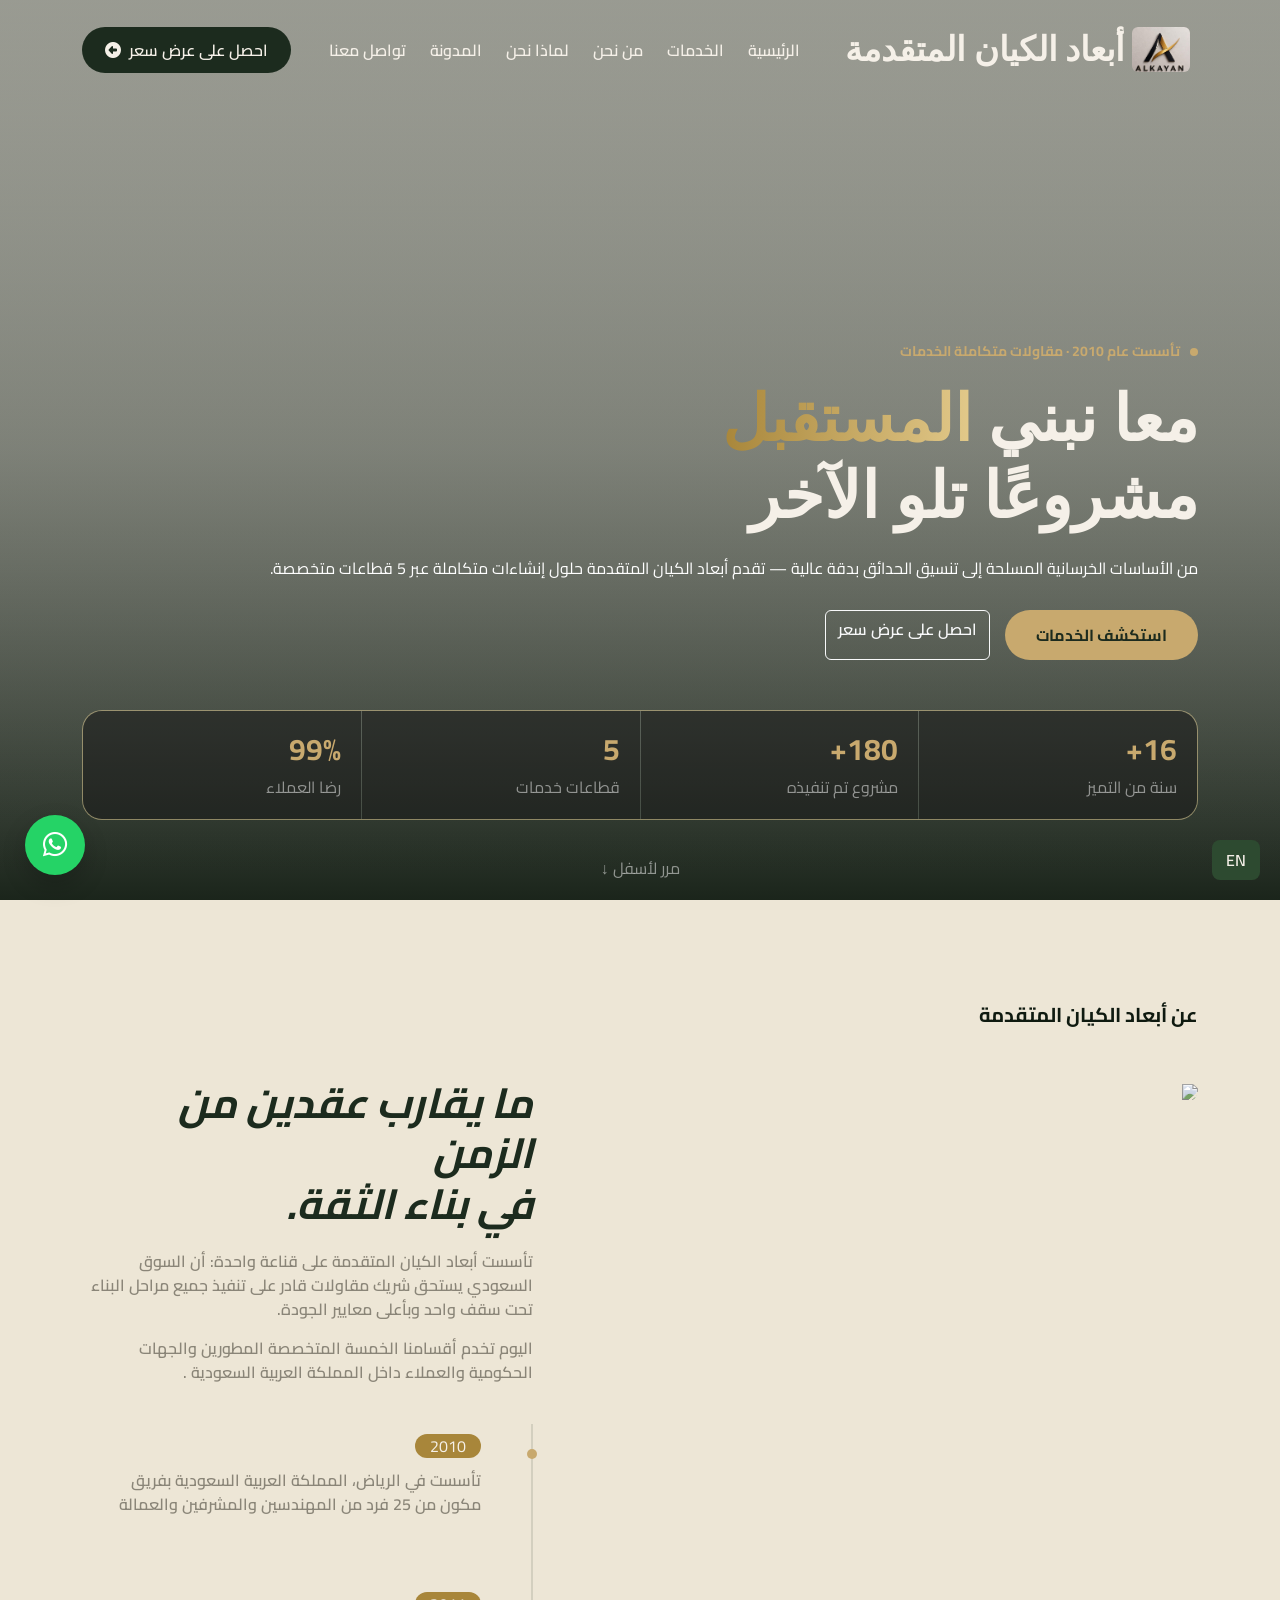
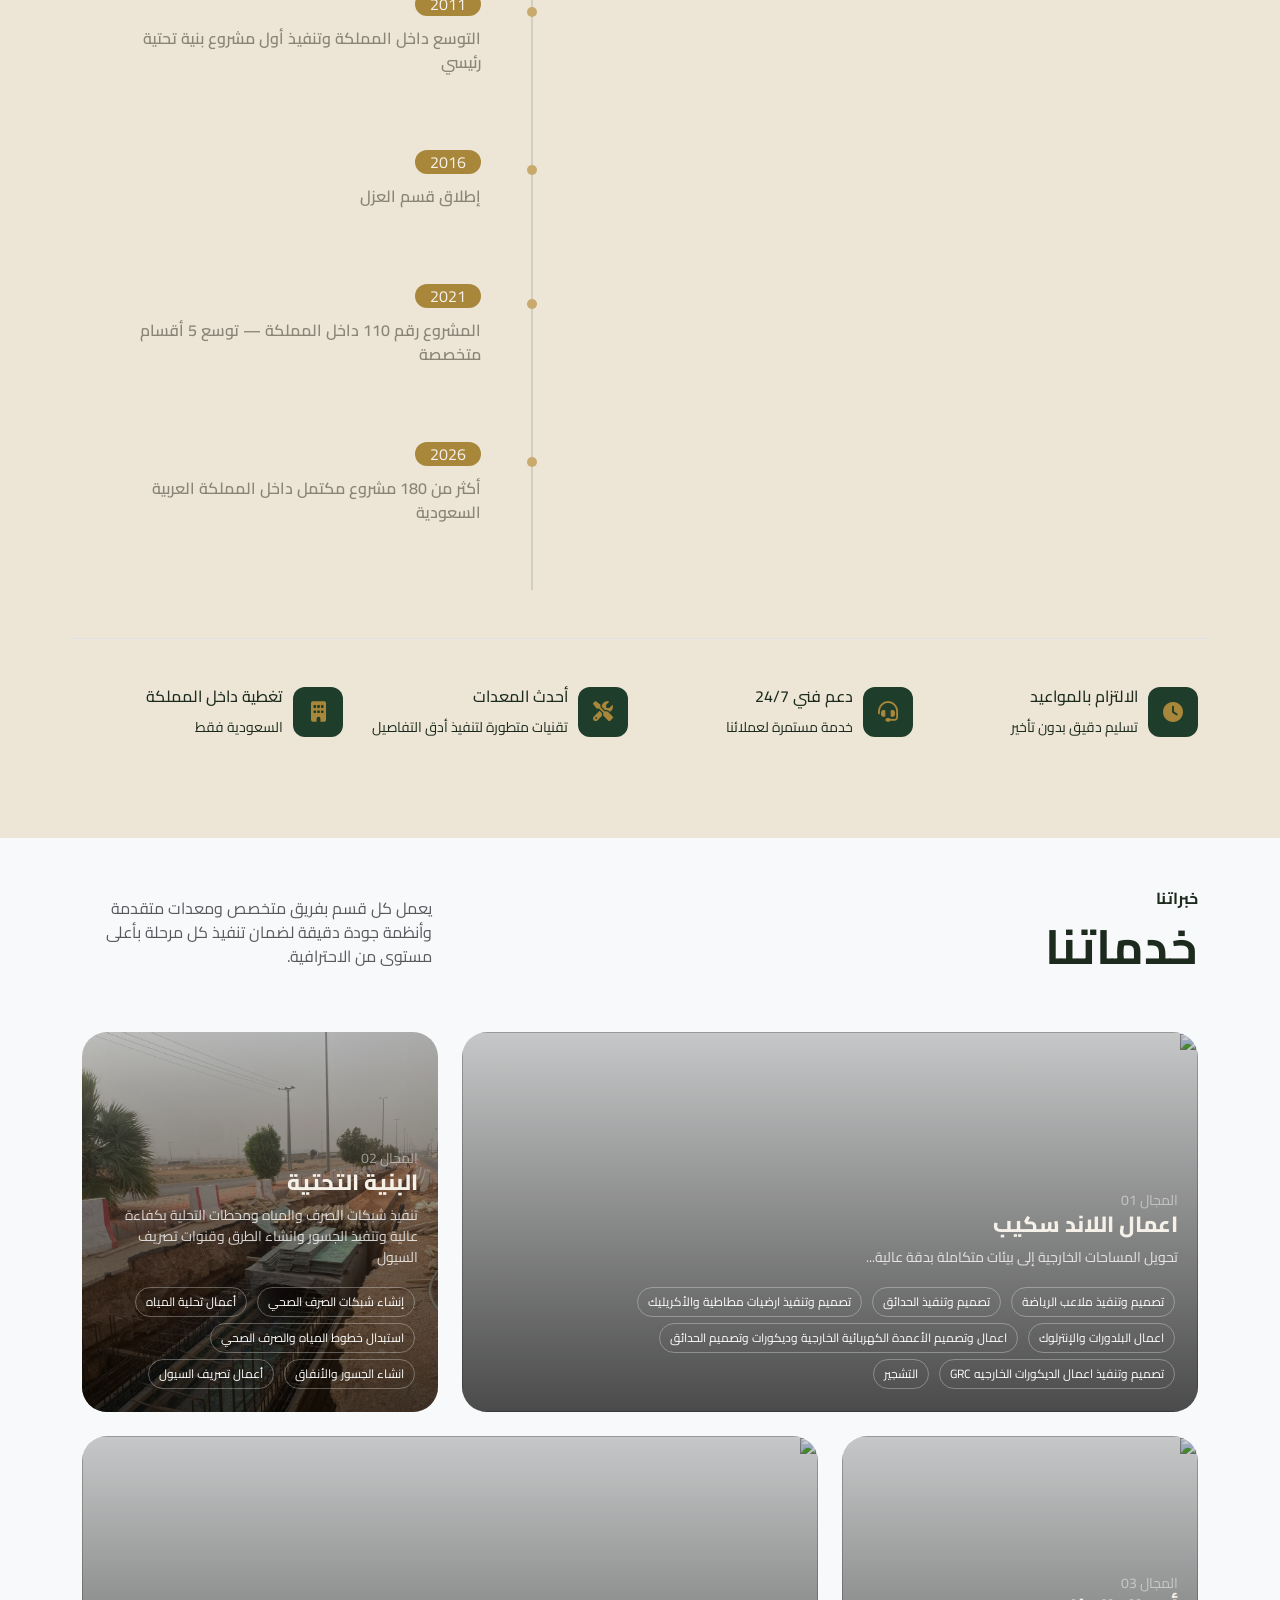
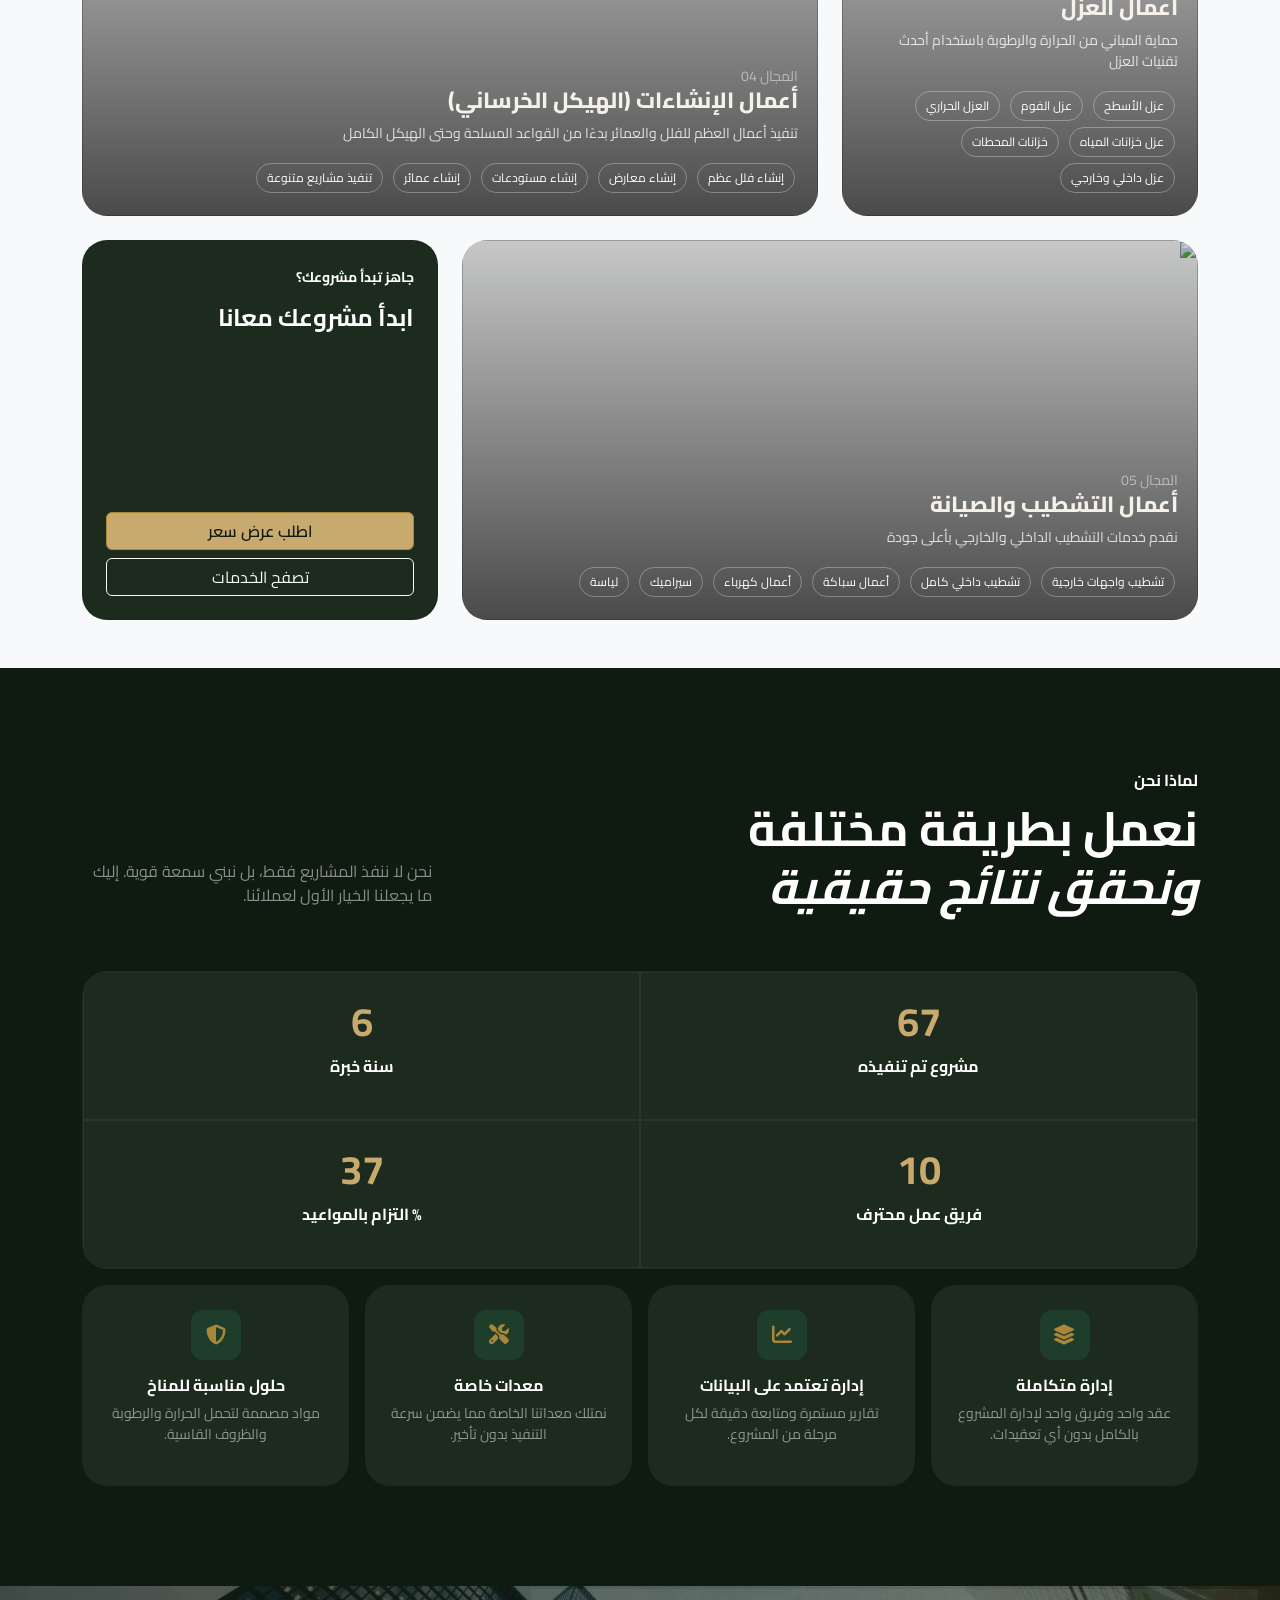
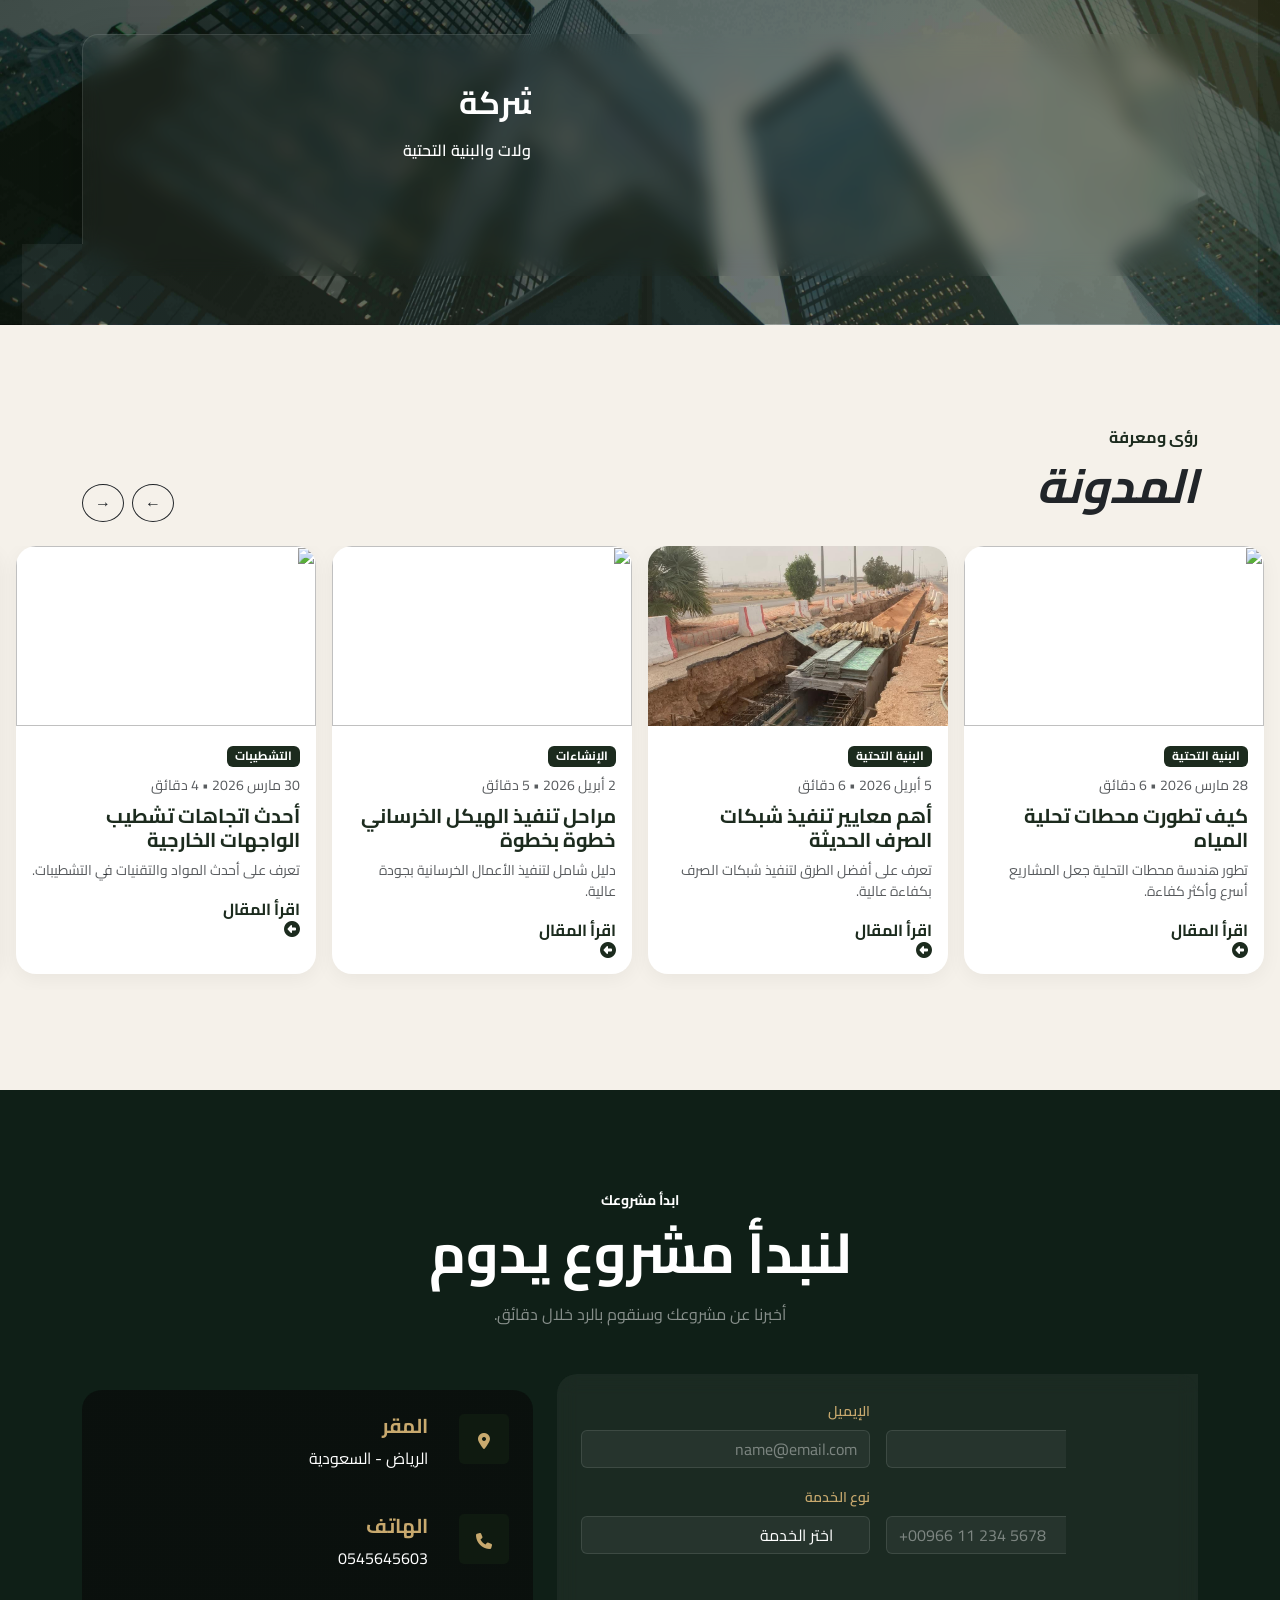
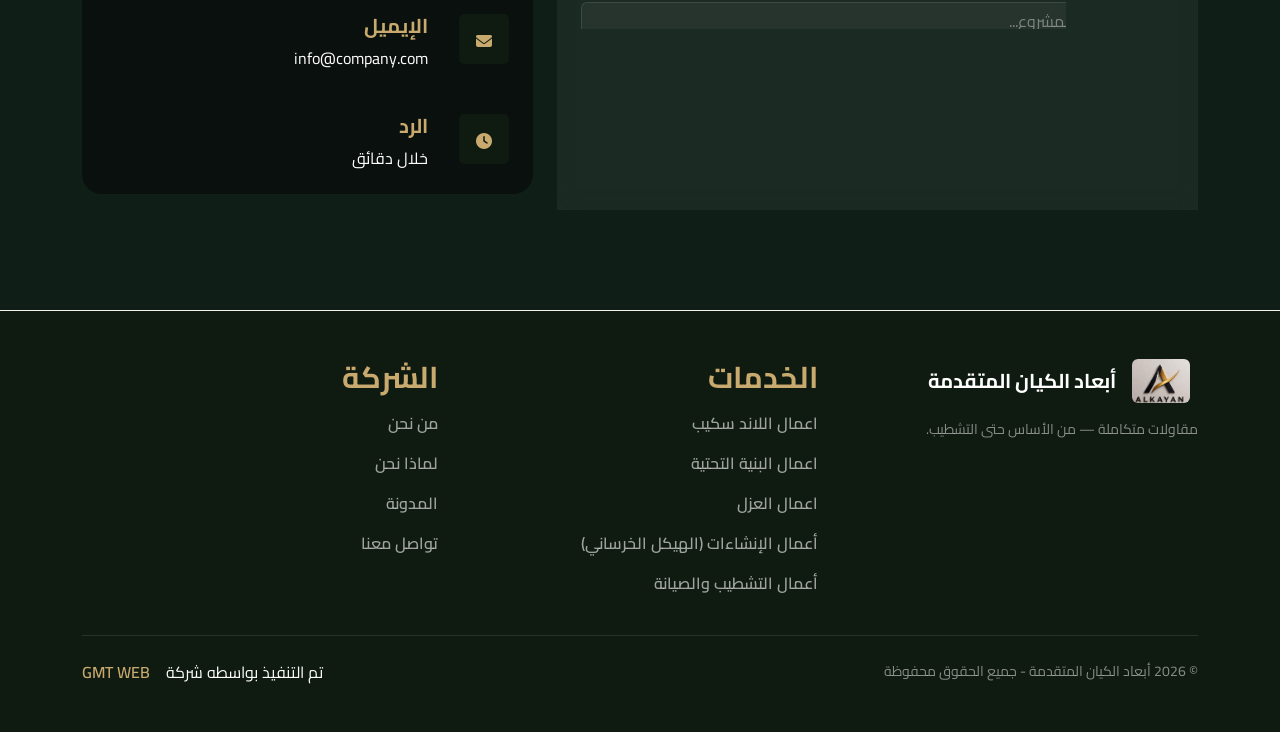
==== commit 365d5fc9: "blog-details edit" ====
--- a/index.html
+++ b/index.html
@@ -386,7 +386,8 @@
     <section id="services" class="py-5 bg-light service-section">
         <div class="container">
 
-            <div class="d-flex flex-column flex-md-row justify-content-between align-items-md-end mb-5" data-aos="fade-up">
+            <div class="d-flex flex-column flex-md-row justify-content-between align-items-md-end mb-5"
+                data-aos="fade-up">
 
                 <div>
                     <span class="text-uppercase text-primary d-block mb-2" data-ar="خبراتنا" data-en="Our Expertise">
@@ -1094,19 +1095,23 @@
                                         نوع الخدمة
                                     </label>
 
-                                    <select id="service" class="form-select text-warning">
-
-                                        <option value="" data-ar="اختر الخدمة" data-en="Select Service">
+                                    <select id="service" class="form-select">
+
+                                        <option class="text-warning" value="" data-ar="اختر الخدمة" data-en="Select Service">
                                             اختر الخدمة
                                         </option>
 
-                                        <option data-ar="التشجير" data-en="Landscaping">التشجير</option>
-                                        <option data-ar="البنية التحتية" data-en="Infrastructure">البنية التحتية
+                                        <option class="text-primary" data-ar=" اعمال اللاند سكيب" data-en="Landscaping Works"> اعمال اللاند
+                                            سكيب</option>
+                                        <option class="text-primary" data-ar="البنية التحتية" data-en="Infrastructure">البنية التحتية
                                         </option>
-                                        <option data-ar="العزل" data-en="Insulation">العزل</option>
-                                        <option data-ar="الإنشاءات" data-en="Construction">الإنشاءات</option>
-                                        <option data-ar="التشطيب والصيانة" data-en="Finishing & Maintenance">
-                                            التشطيب والصيانة
+                                        <option class="text-primary" data-ar="أعمال العزل" data-en="Insulation Works">أعمال العزل</option>
+                                        <option class="text-primary" data-ar="أعمال الإنشاءات (الهيكل الخرساني)"
+                                            data-en="Construction Works (Concrete Structure)">أعمال الإنشاءات (الهيكل
+                                            الخرساني)</option>
+                                        <option class="text-primary" data-ar="أعمال التشطيب والصيانة"
+                                            data-en="Finishing & Maintenance Works">
+                                            أعمال التشطيب والصيانة
                                         </option>
 
                                     </select>
@@ -1126,10 +1131,11 @@
                                 </div>
 
                                 <div class="col-12">
-                                    <button class="btn btn-warning w-100 py-3 fw-bold d-flex align-items-center gap-2 justify-content-center" >
-                                     <span data-ar="إرسال الطلب"
-                                        data-en="Send Request">   إرسال الطلب</span>
+                                    <button
+                                        class="btn btn-warning w-100 py-3 fw-bold d-flex align-items-center gap-2 justify-content-center">
+                                        <span data-ar="إرسال الطلب" data-en="Send Request"> إرسال الطلب</span>
                                         <i class="fas fa-arrow-alt-circle-left"></i>
+                                        <i class="fas fa-arrow-alt-circle-right"></i>
                                     </button>
                                 </div>
 
@@ -1190,7 +1196,7 @@
                                     الهاتف
                                 </h3>
 
-                                <p class="text-white mb-0 phone">+00966 11 234 5678</p>
+                                <p class="text-white mb-0 phone">0545645603</p>
                             </div>
 
                         </div>
@@ -1240,9 +1246,9 @@
     </section>
     <footer class="footer-section text-white">
 
-        <div class="container py-5" >
-
-            <div class="row g-4"  data-aos="fade-up">
+        <div class="container py-5">
+
+            <div class="row g-4" data-aos="fade-up">
 
                 <div class="col-md-4">
 
--- a/css/index.css
+++ b/css/index.css
@@ -1123,7 +1123,7 @@
 
 .blog-hero {
     height: 70vh;
-    background: url("https://images.unsplash.com/photo-1700730401321-e92ec769d928") center/cover no-repeat;
+    background: url("https://img.rocket.new/generatedImages/rocket_gen_img_1d3bb6f2a-1773147671823.png") center/cover no-repeat;
     position: relative;
 }
 
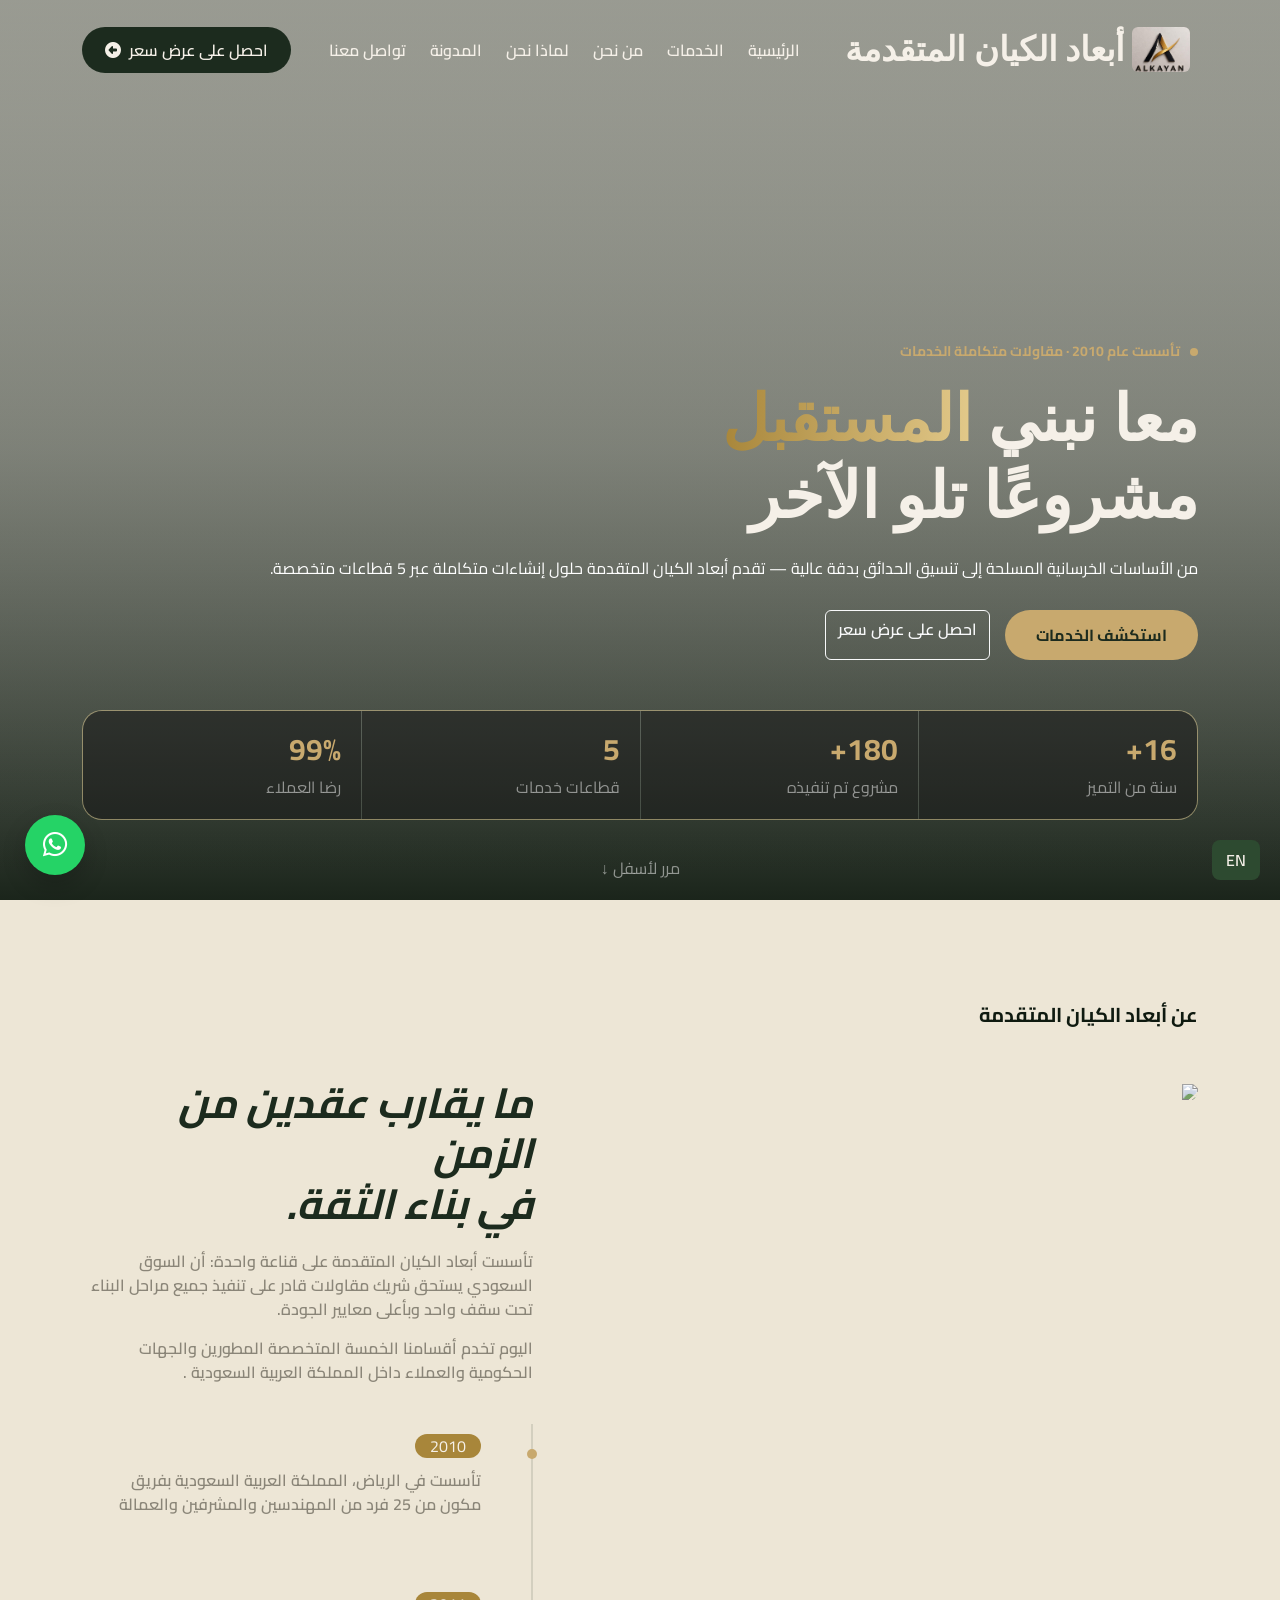
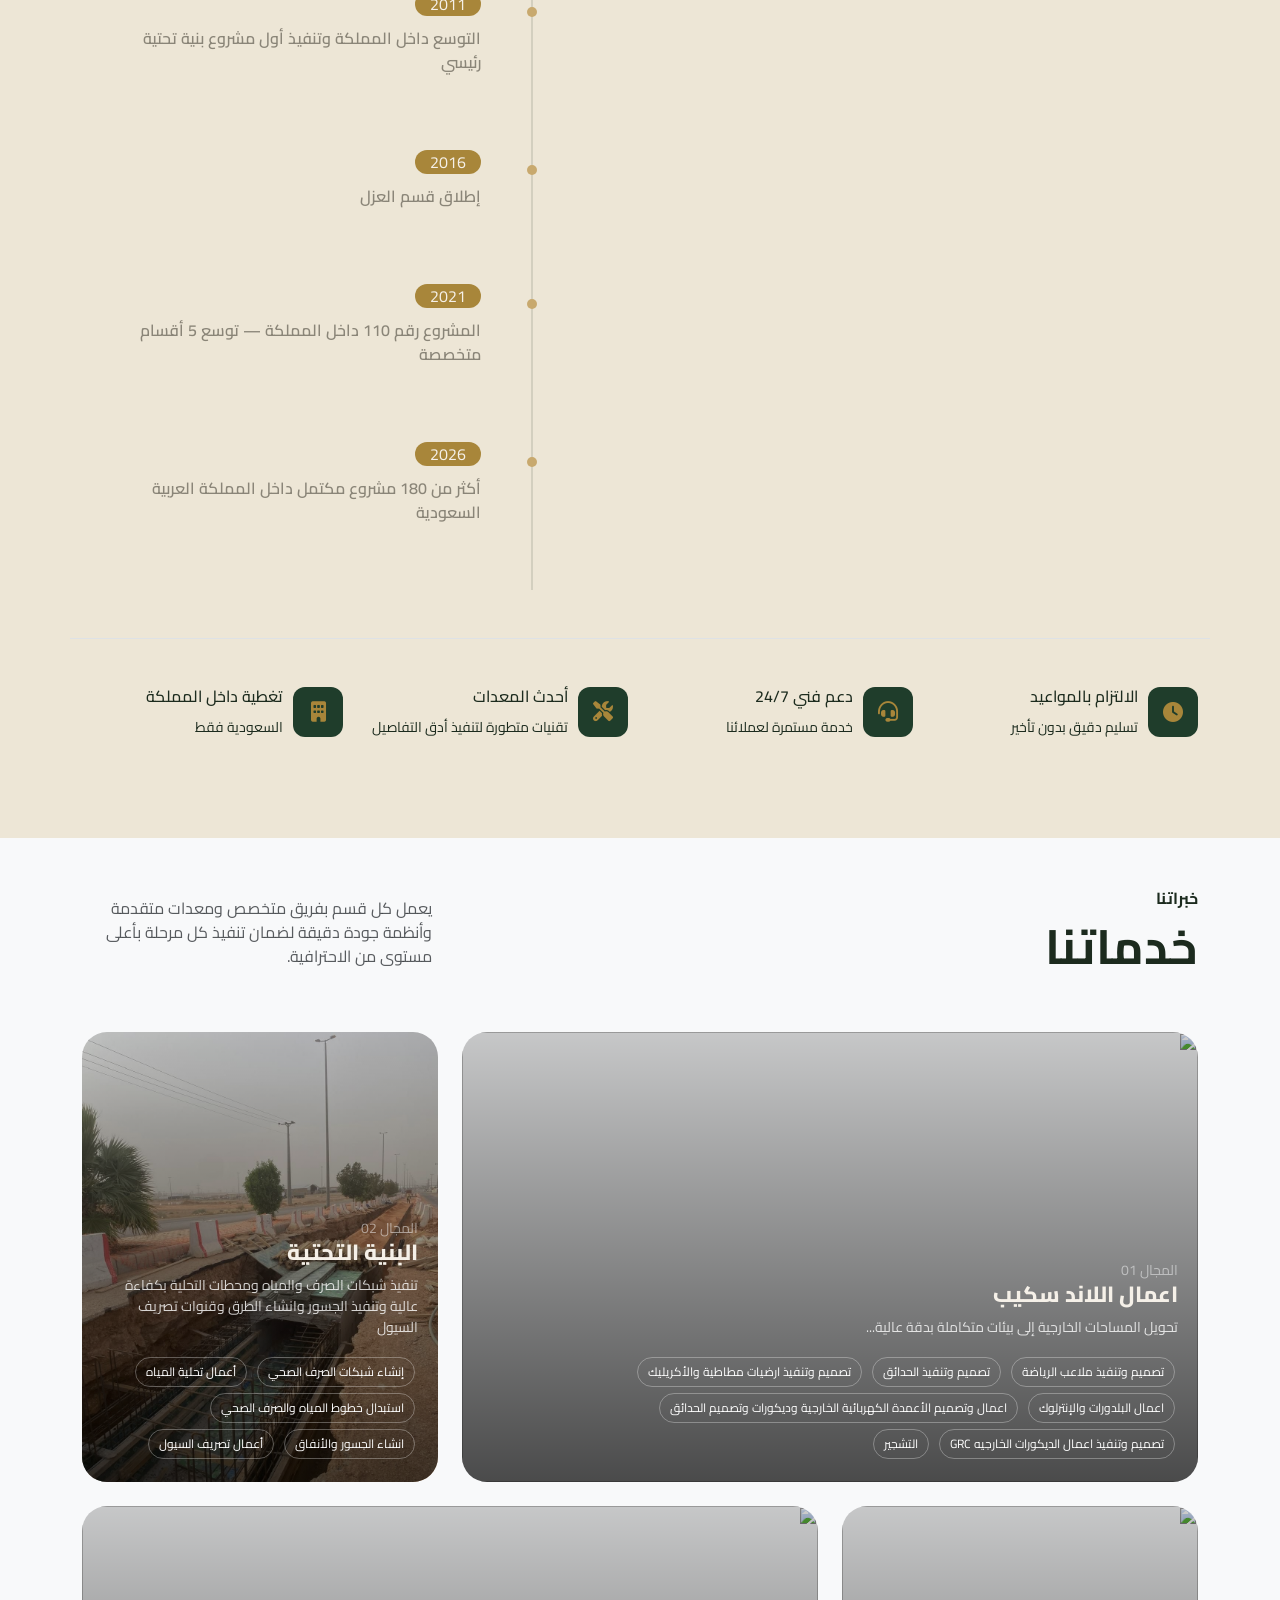
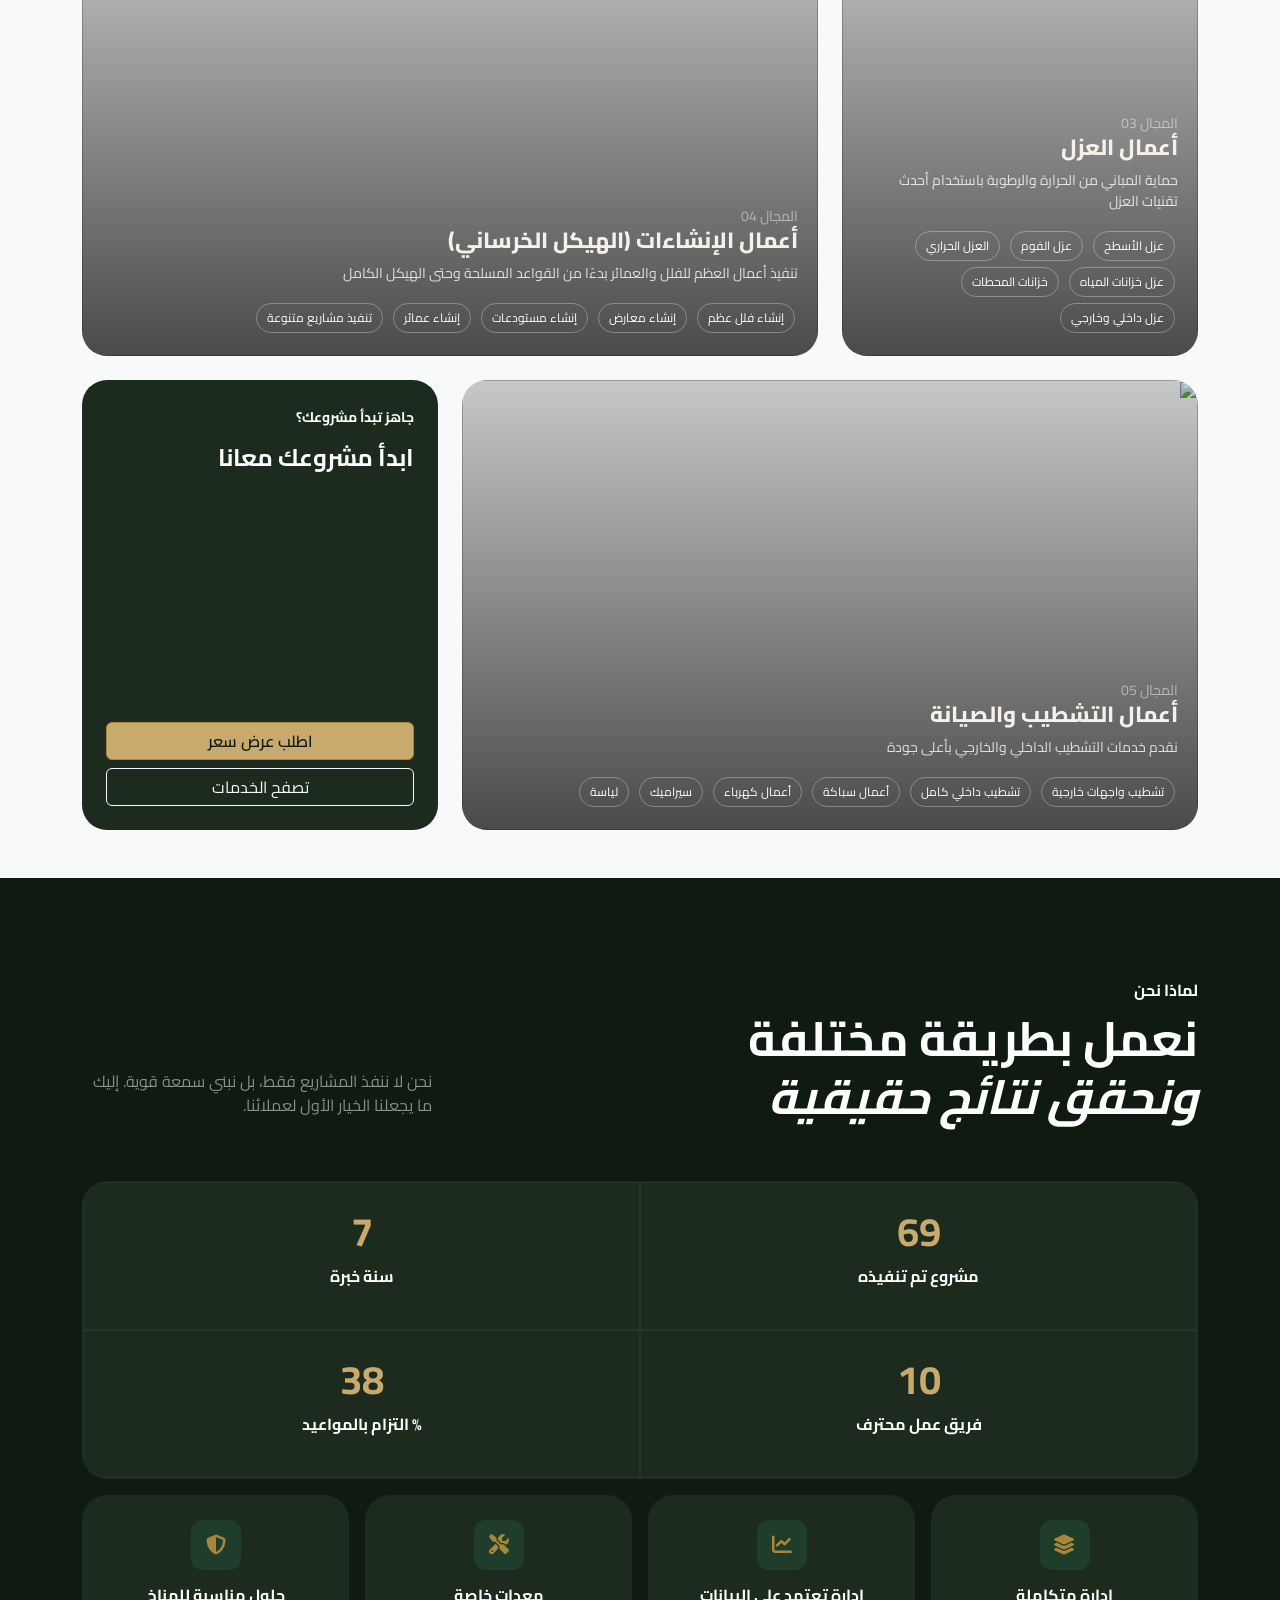
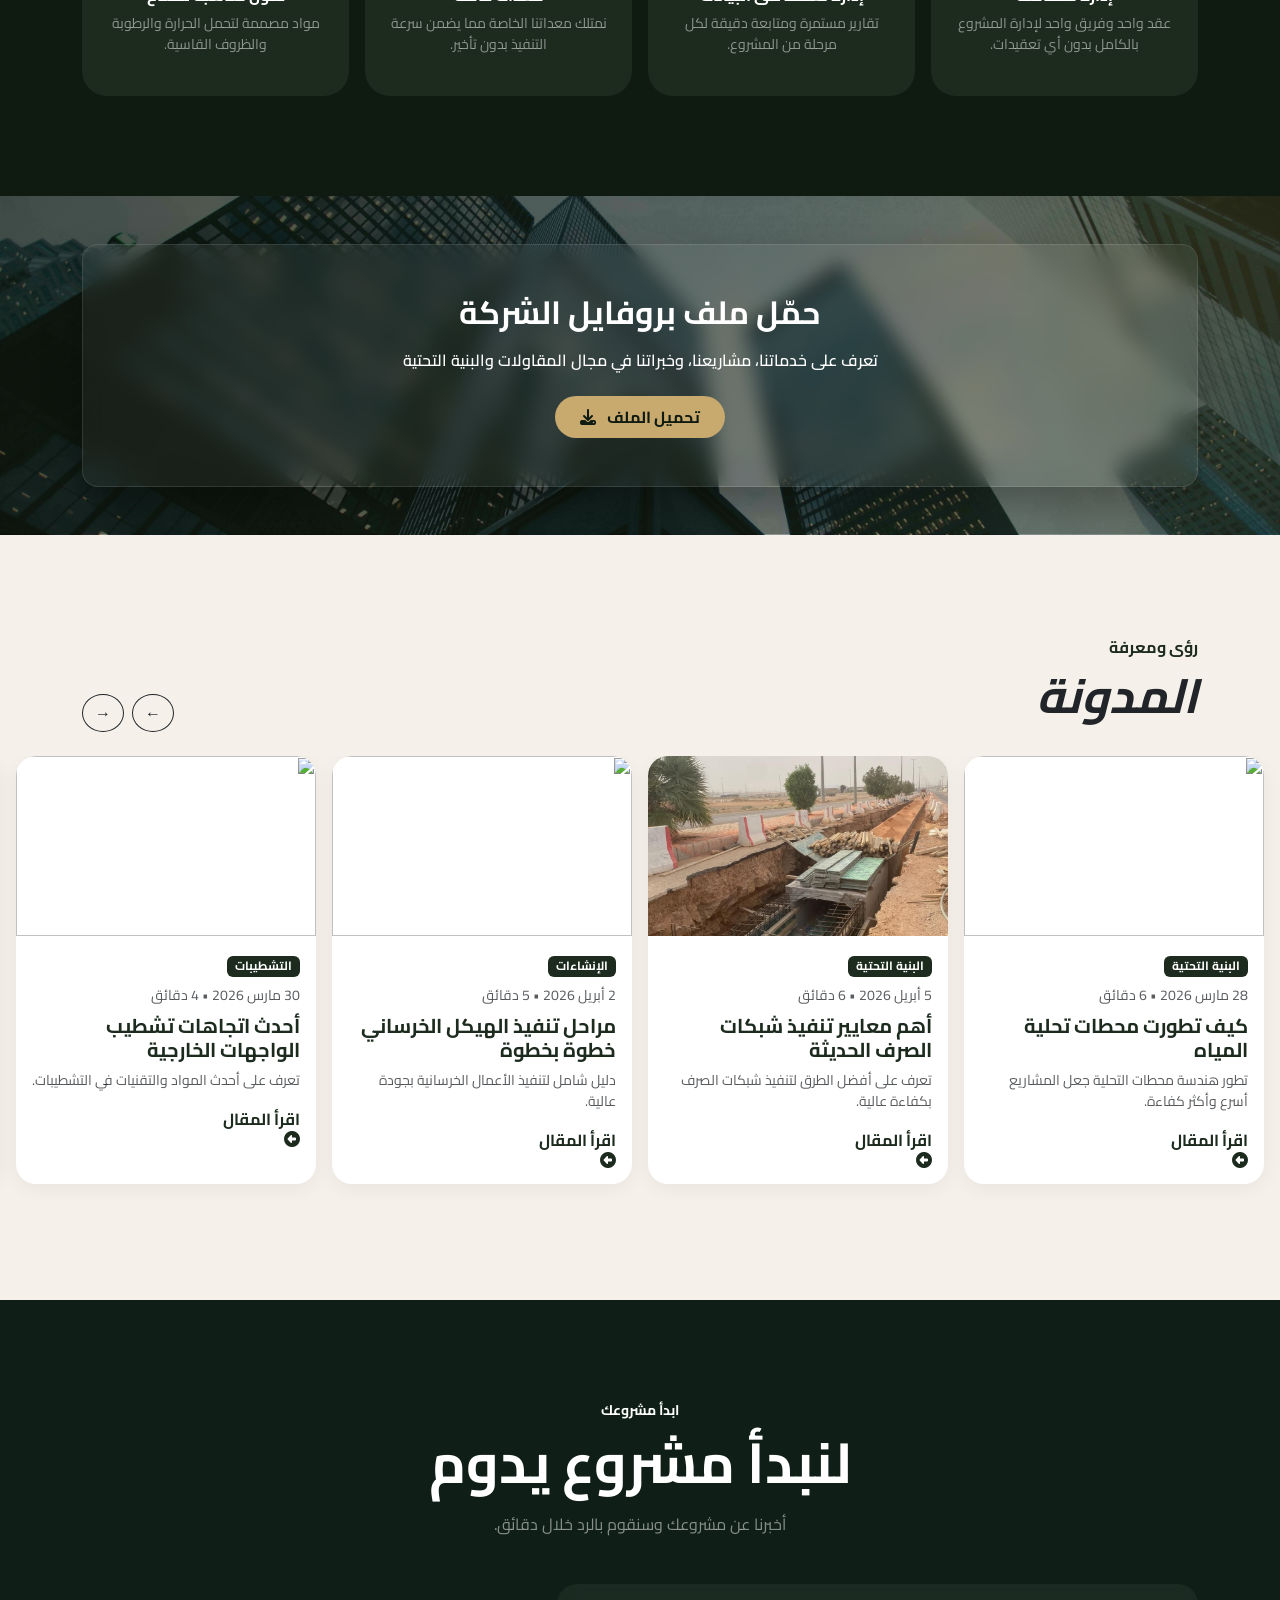
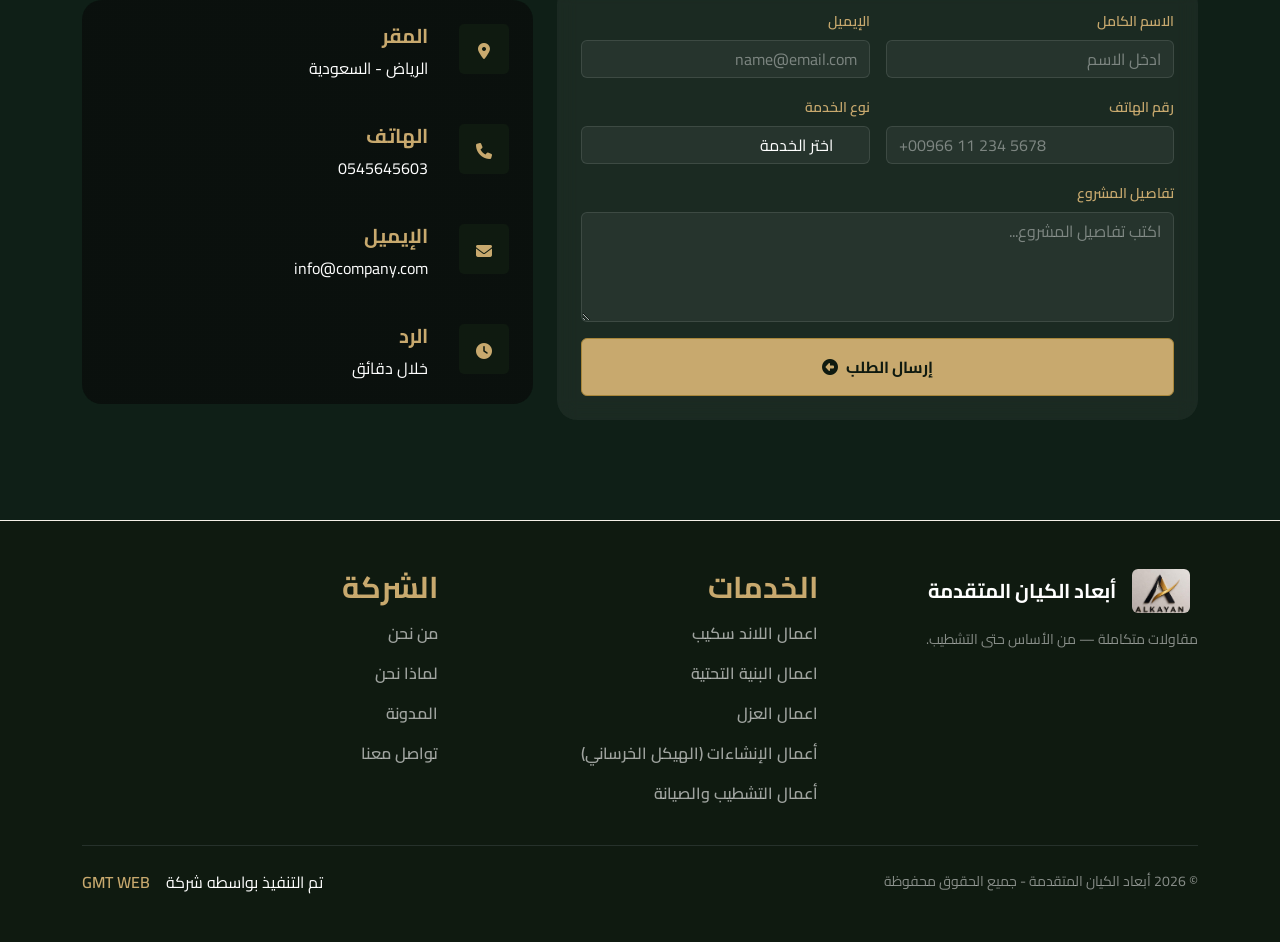
==== commit 5ec4bee2: "name edit" ====
--- a/index.html
+++ b/index.html
@@ -66,7 +66,7 @@
                 <div class="d-flex flex-column gap-0">
                     <span class="ms-2 fw-semibold font-display logo-text d-block"
                         style="color: var(--cp-cream); font-size: 34px;" data-ar="أبعاد الكيان المتقدمة"
-                        data-en="abead alkian almutaqadima">
+                        data-en="abiaad alkiyan almutaqadimah">
                         أبعاد الكيان المتقدمة
                     </span>
                 </div>
@@ -114,7 +114,7 @@
             <div class="d-flex align-items-center gap-2">
                 <img src="imgs/logo.jpg" width="58" alt="" class="rounded mx-2">
                 <span class="text-white fw-bold font-display" data-ar="أبعاد الكيان المتقدمة"
-                    data-en="abead alkian almutaqadima" style="font-size: 34px;">
+                    data-en="abiaad alkiyan almutaqadimah" style="font-size: 34px;">
                     أبعاد الكيان المتقدمة
                 </span>
             </div>
@@ -179,7 +179,7 @@
 
             <p class="hero-sub reveal delay-200"
                 data-ar="من الأساسات الخرسانية المسلحة إلى تنسيق الحدائق بدقة عالية — تقدم أبعاد الكيان المتقدمة حلول إنشاءات متكاملة عبر 5 قطاعات متخصصة."
-                data-en="From reinforced concrete foundations to precise landscaping — abead alkian almutaqadima delivers integrated construction solutions across 5 specialized sectors.">
+                data-en="From reinforced concrete foundations to precise landscaping — abiaad alkiyan almutaqadimah delivers integrated construction solutions across 5 specialized sectors.">
                 من الأساسات الخرسانية المسلحة إلى تنسيق الحدائق بدقة عالية — تقدم أبعاد الكيان المتقدمة
                 حلول إنشاءات متكاملة عبر 5 قطاعات متخصصة.
             </p>
@@ -227,7 +227,7 @@
         <div class="container">
             <div class="mb-5 reveal">
                 <span class="section-label" data-ar="عن أبعاد الكيان المتقدمة"
-                    data-en="About abead alkian almutaqadima">
+                    data-en="About abiaad alkiyan almutaqadimah">
                     عن أبعاد الكيان المتقدمة
                 </span>
             </div>
@@ -258,7 +258,7 @@
 
                         <p class="about-text"
                             data-ar="تأسست أبعاد الكيان المتقدمة على قناعة واحدة: أن السوق السعودي يستحق شريك مقاولات قادر على تنفيذ جميع مراحل البناء تحت سقف واحد وبأعلى معايير الجودة."
-                            data-en="abead alkian almutaqadima was founded on one belief: the Saudi market deserves a contracting partner capable of executing all construction phases under one roof with the highest quality standards.">
+                            data-en="abiaad alkiyan almutaqadimah was founded on one belief: the Saudi market deserves a contracting partner capable of executing all construction phases under one roof with the highest quality standards.">
                             تأسست أبعاد الكيان المتقدمة على قناعة واحدة: أن السوق السعودي يستحق شريك مقاولات
                             قادر على تنفيذ جميع مراحل البناء تحت سقف واحد وبأعلى معايير الجودة.
                         </p>
@@ -1255,7 +1255,7 @@
                     <div class="d-flex align-items-center gap-2 mb-3">
                         <img src="imgs/logo.jpg" width="58" alt="" class="rounded mx-2">
 
-                        <h5 class="mb-0 fw-bold" data-ar="أبعاد الكيان المتقدمة" data-en="abead alkian almutaqadima">
+                        <h5 class="mb-0 fw-bold" data-ar="أبعاد الكيان المتقدمة" data-en="abiaad alkiyan almutaqadimah">
                             أبعاد الكيان المتقدمة
                         </h5>
                     </div>
@@ -1356,7 +1356,7 @@
             <div class="d-flex flex-column flex-md-row justify-content-between align-items-center gap-3">
 
                 <p class="small text-white-50 mb-0" data-ar="© 2026 أبعاد الكيان المتقدمة - جميع الحقوق محفوظة"
-                    data-en="© 2026 abead alkian almutaqadima - All rights reserved">
+                    data-en="© 2026 abiaad alkiyan almutaqadimah - All rights reserved">
                     © 2026 أبعاد الكيان المتقدمة - جميع الحقوق محفوظة
                 </p>
 
--- a/css/index.css
+++ b/css/index.css
@@ -851,7 +851,7 @@
 
 .service-card {
     position: relative;
-    height: 380px;
+    height: 450px;
     border-radius: 25px;
     overflow: hidden;
     cursor: pointer;
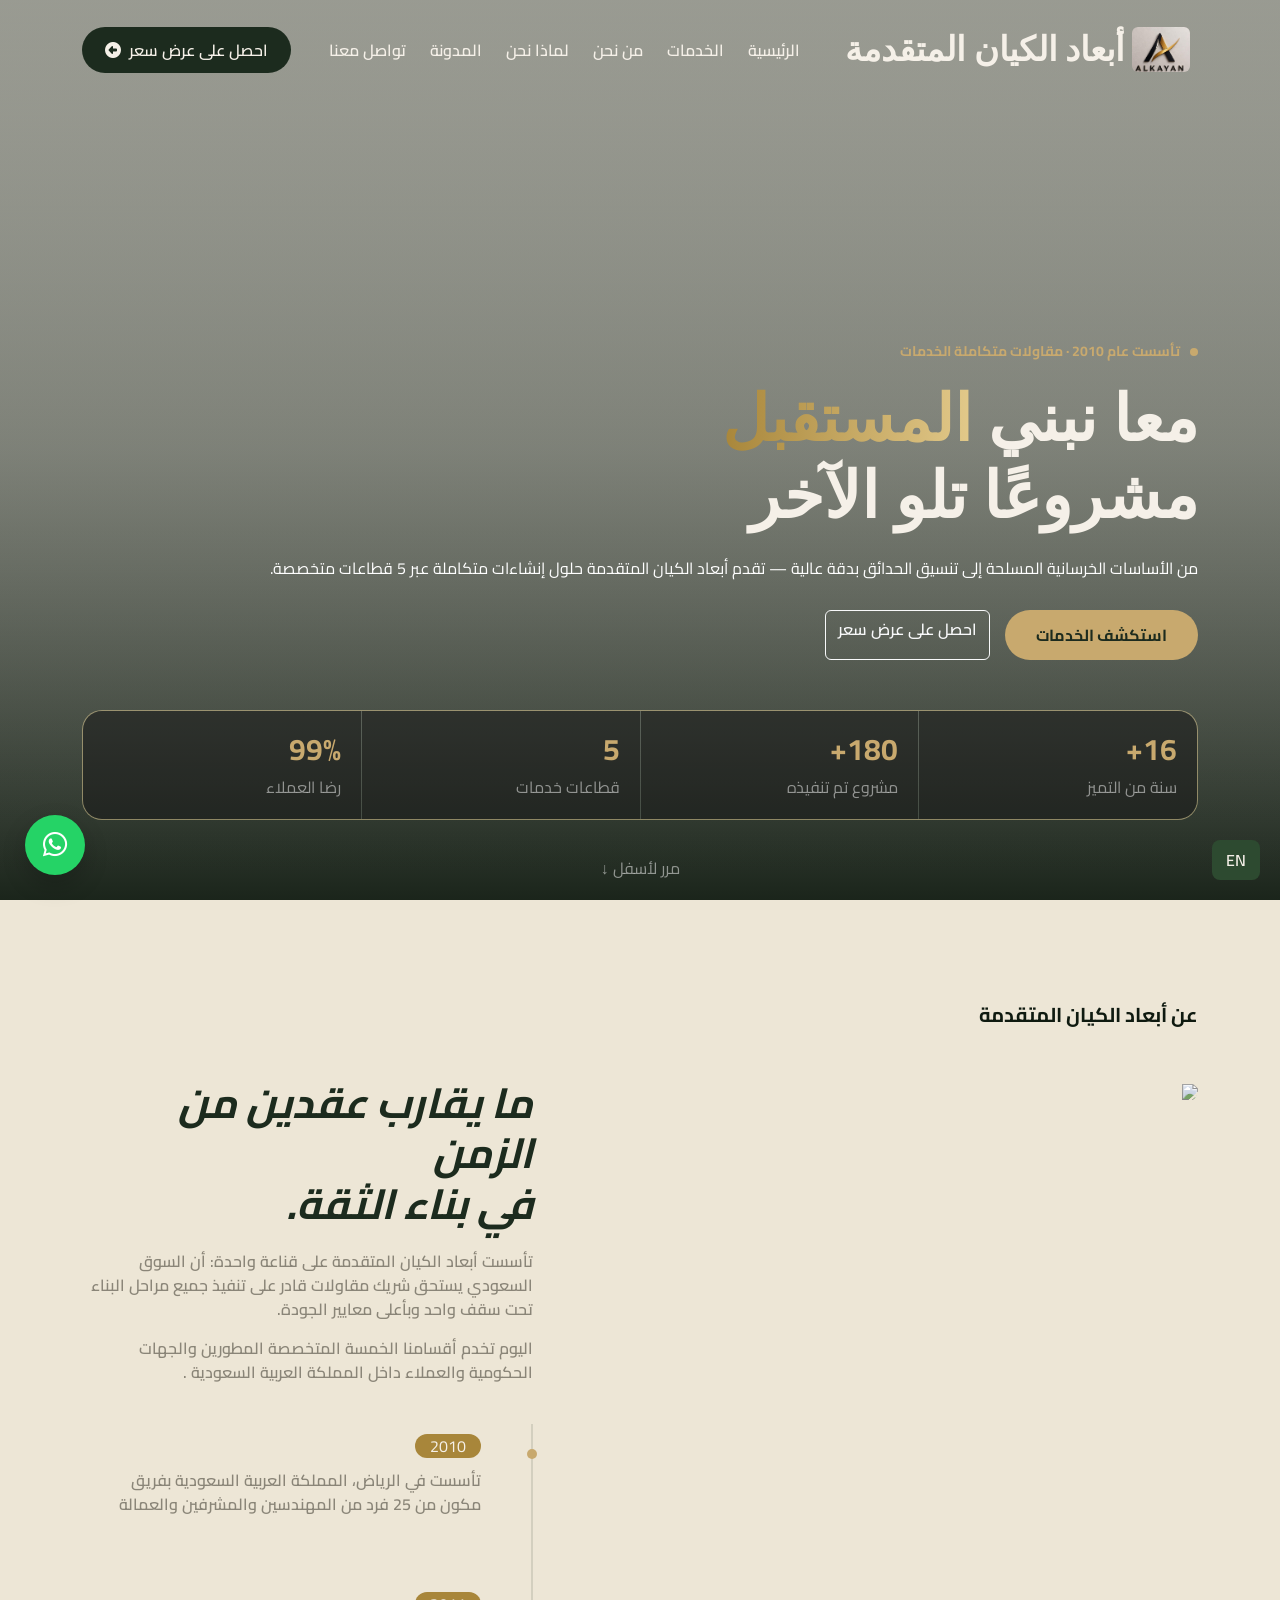
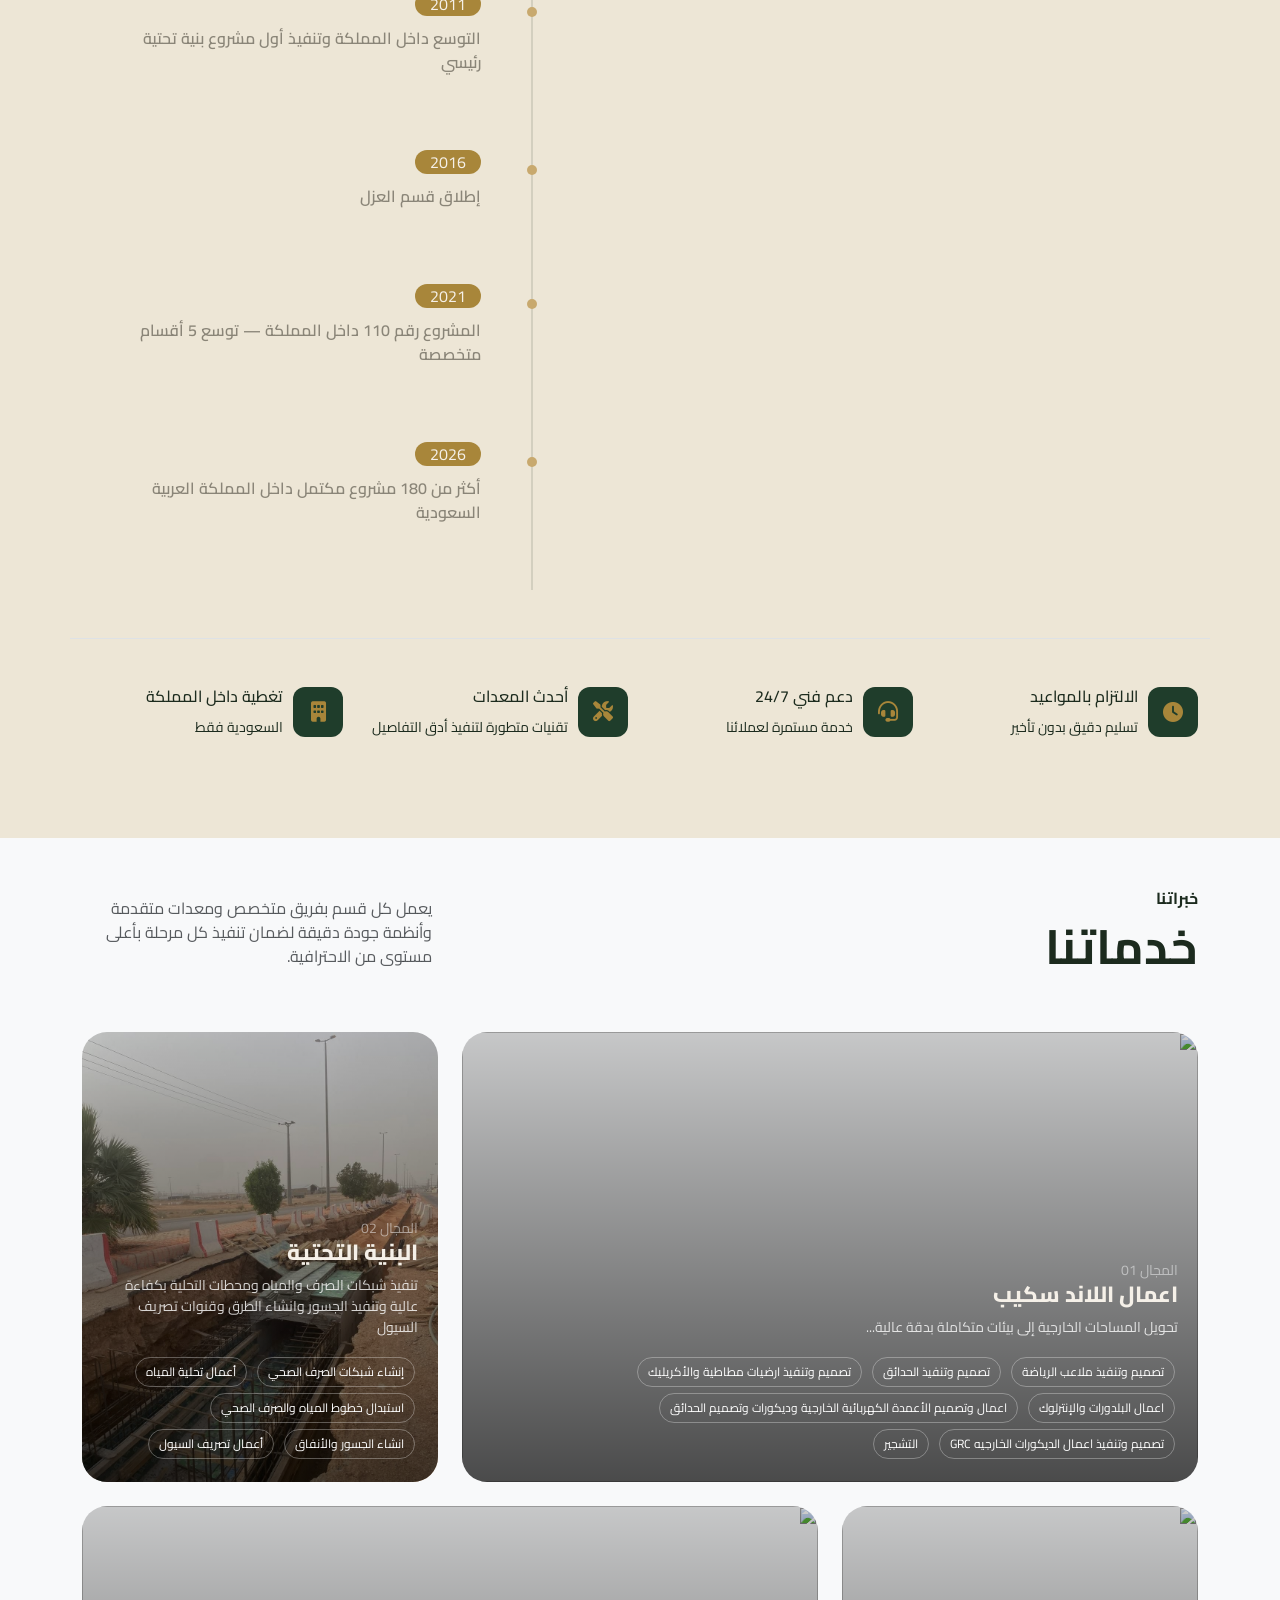
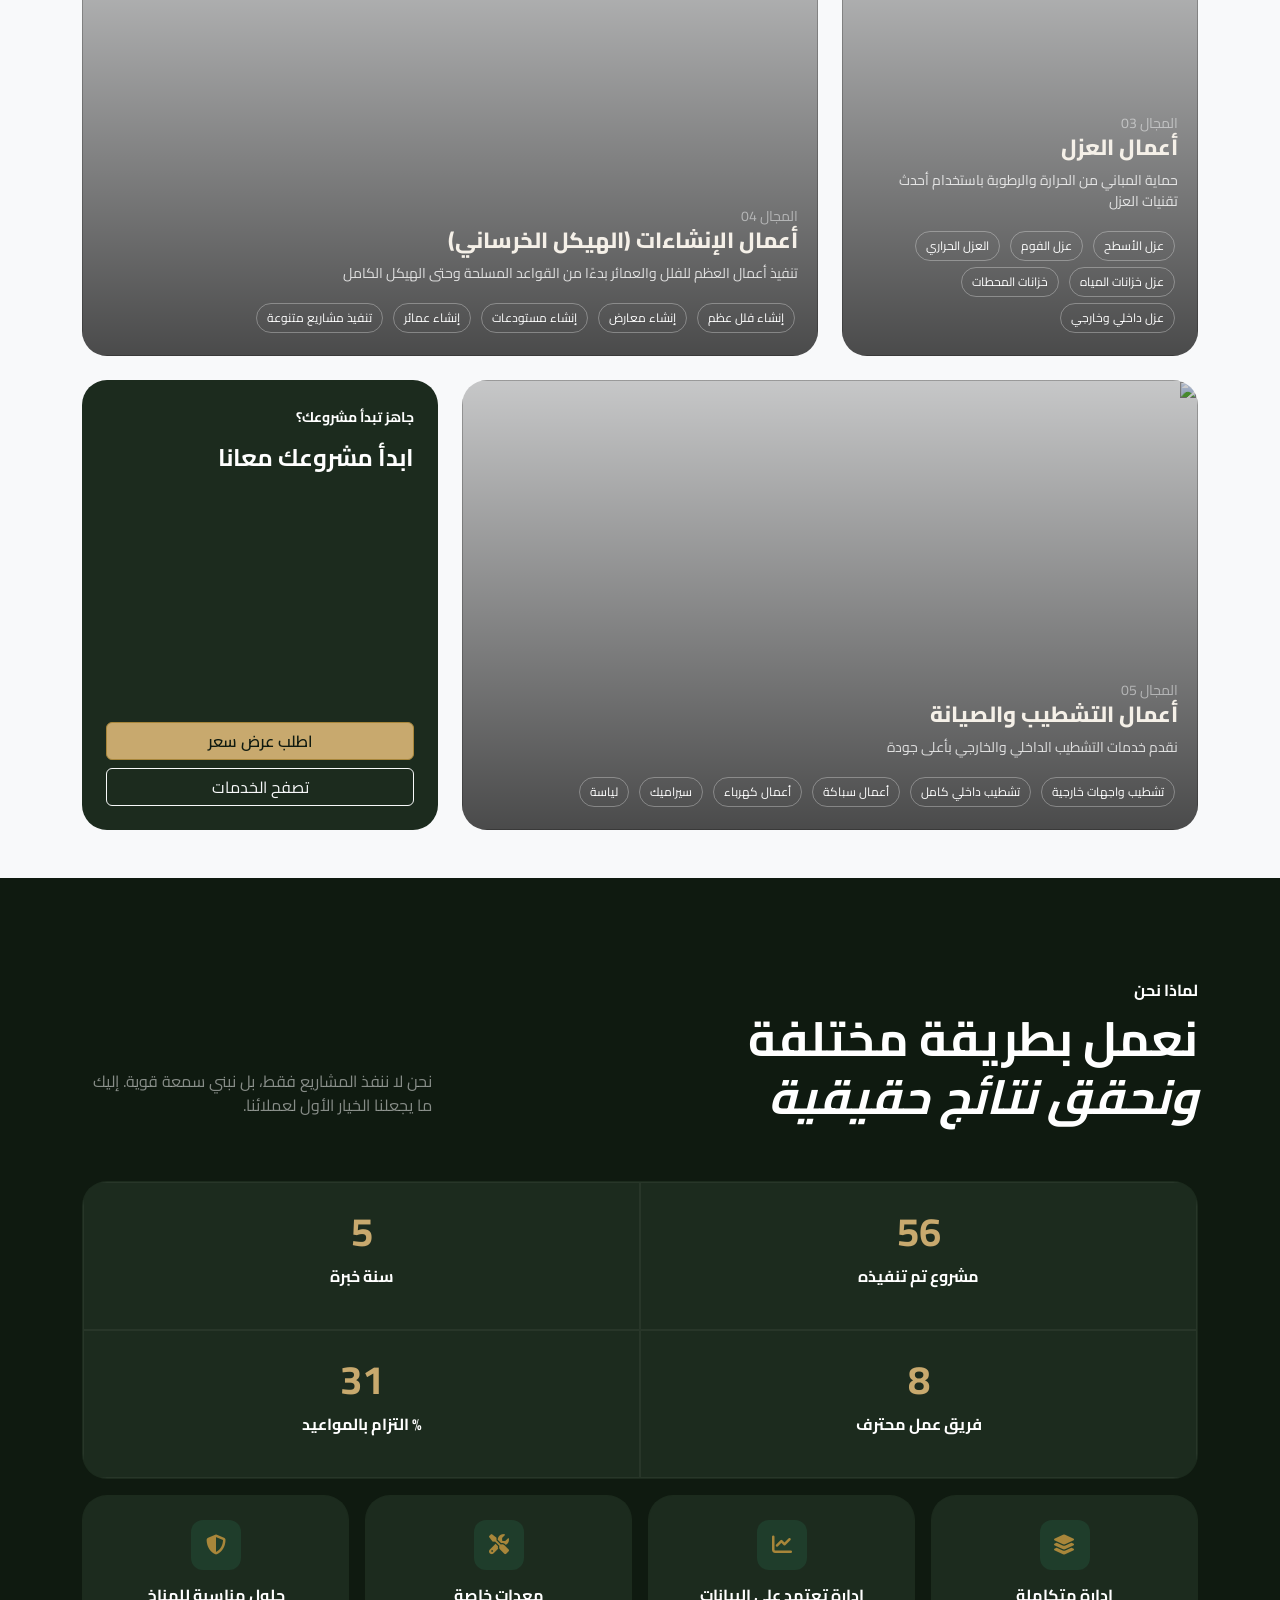
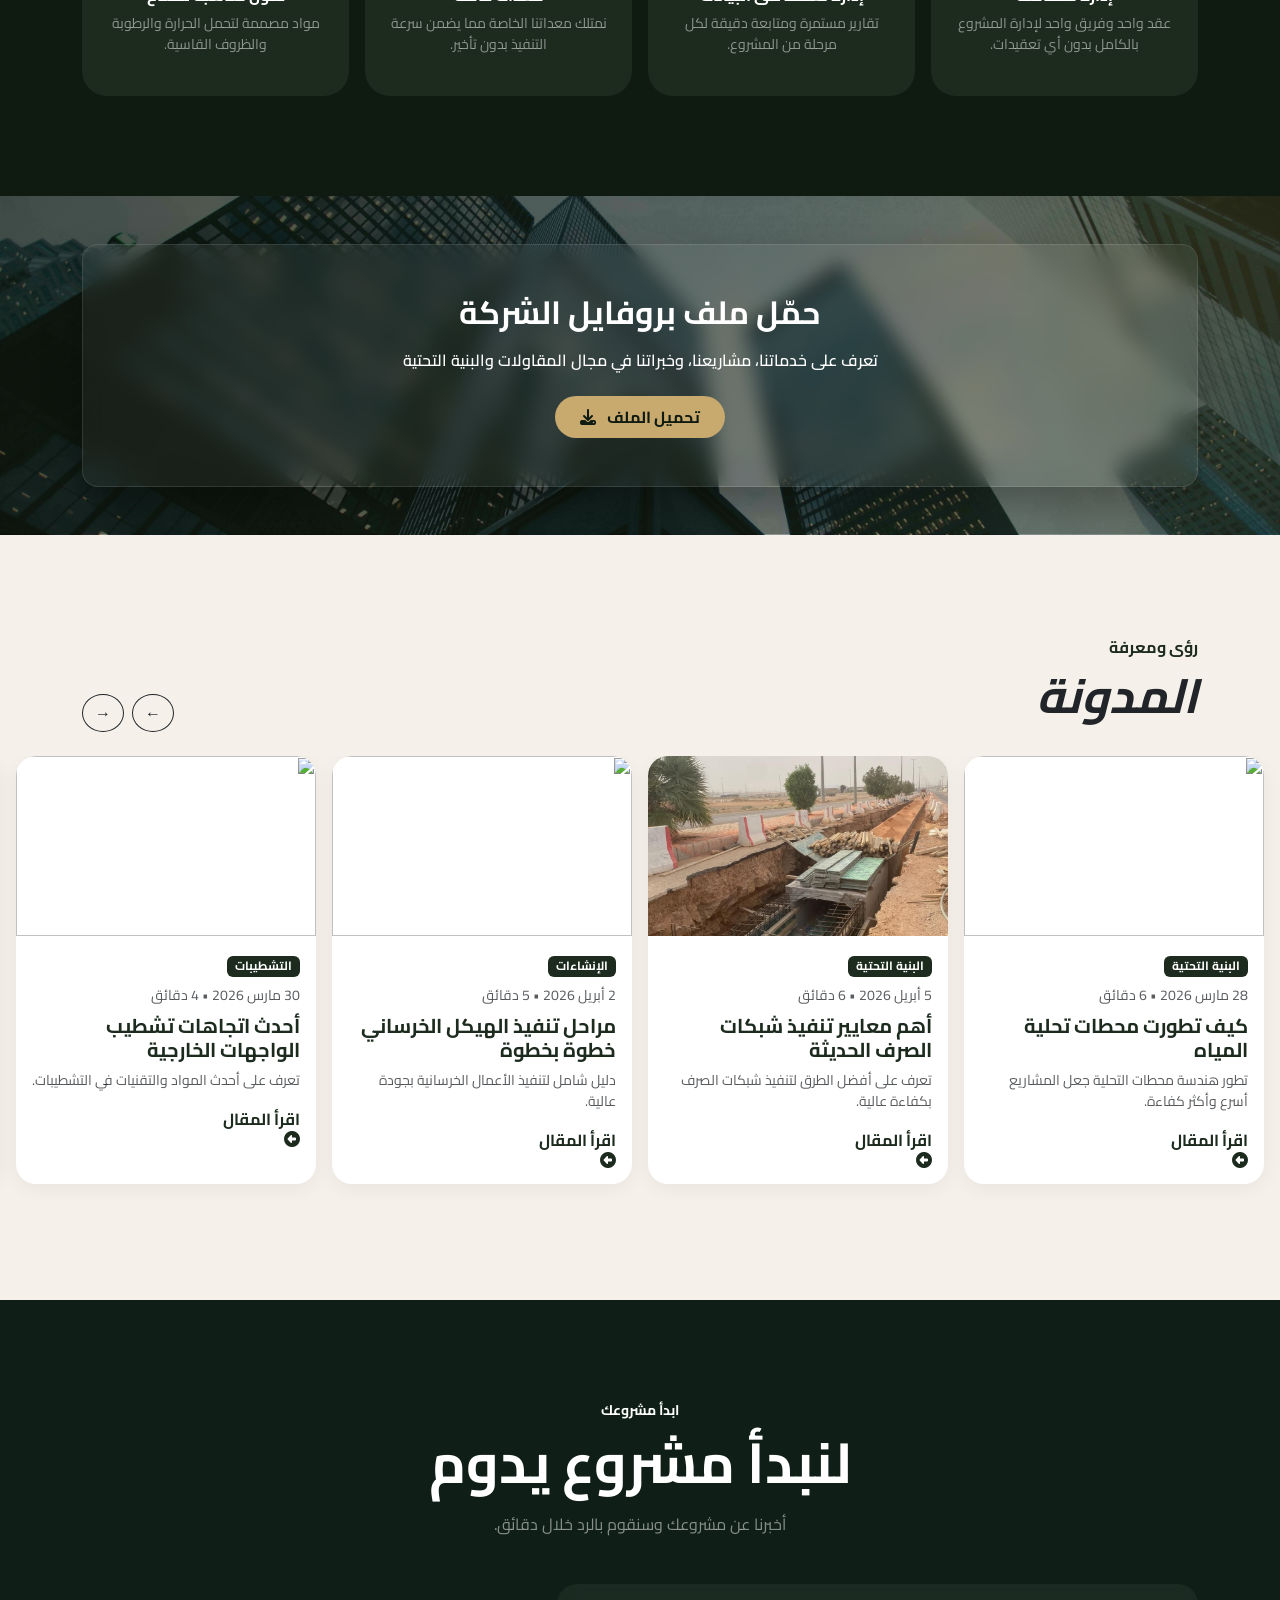
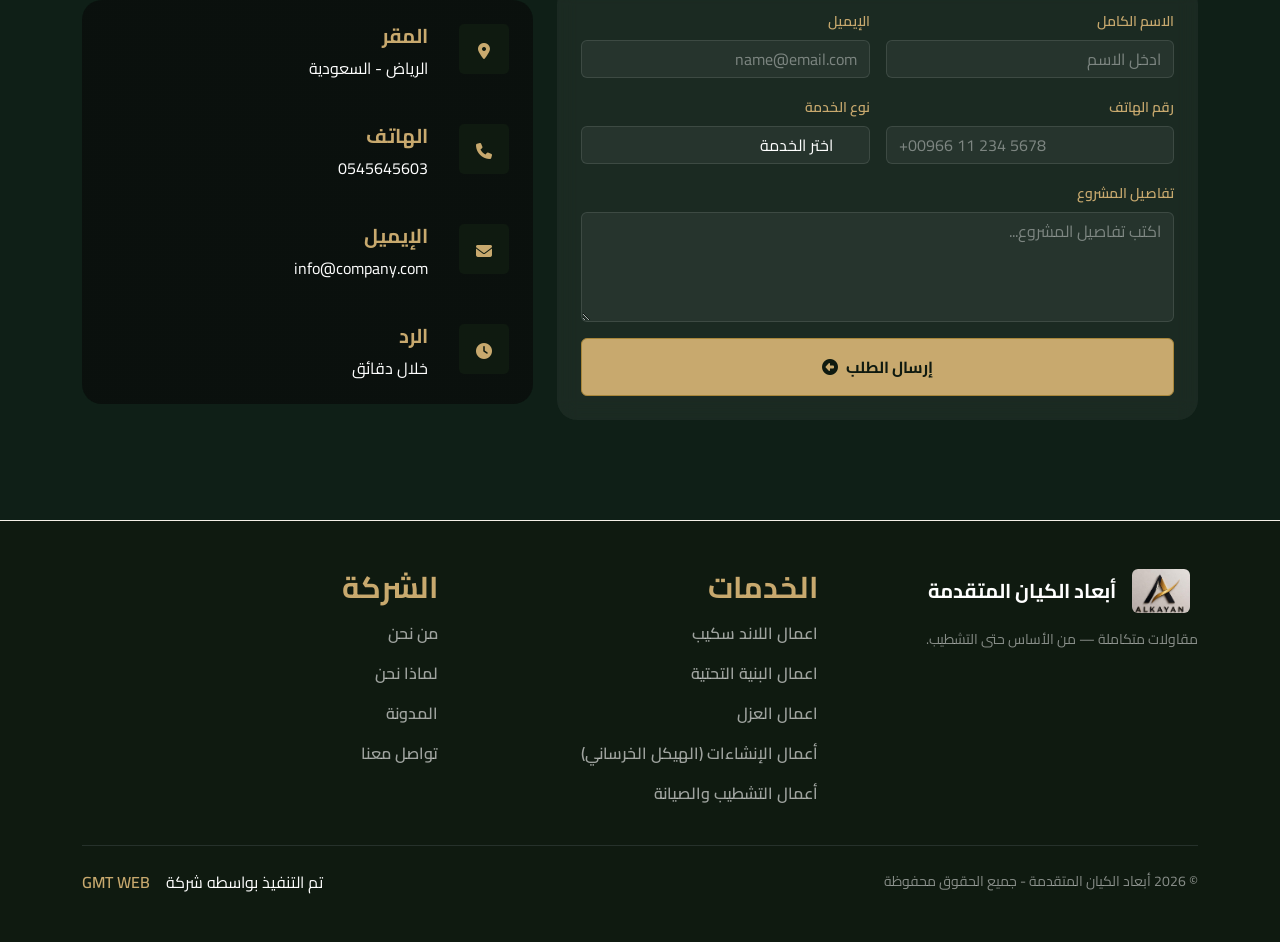
==== commit 5166d9a9: "profile edit" ====
--- a/index.html
+++ b/index.html
@@ -813,7 +813,8 @@
                     تعرف على خدماتنا، مشاريعنا، وخبراتنا في مجال المقاولات والبنية التحتية
                 </p>
 
-                <a href="files/company-profile.pdf" class="btn download-btn px-4 py-2 fw-bold" download>
+                <a href="https://drive.google.com/file/d/1qlx3IE5OUCH7TXlNCNB0ipWjzbnwi1WK/view?usp=sharing"
+                    class="btn download-btn px-4 py-2 fw-bold" download>
                     <span data-ar="تحميل الملف" data-en="Download File"> تحميل الملف</span>
                     <i class="fas fa-download me-2"></i>
 
@@ -1097,15 +1098,19 @@
 
                                     <select id="service" class="form-select">
 
-                                        <option class="text-warning" value="" data-ar="اختر الخدمة" data-en="Select Service">
+                                        <option class="text-warning" value="" data-ar="اختر الخدمة"
+                                            data-en="Select Service">
                                             اختر الخدمة
                                         </option>
 
-                                        <option class="text-primary" data-ar=" اعمال اللاند سكيب" data-en="Landscaping Works"> اعمال اللاند
+                                        <option class="text-primary" data-ar=" اعمال اللاند سكيب"
+                                            data-en="Landscaping Works"> اعمال اللاند
                                             سكيب</option>
-                                        <option class="text-primary" data-ar="البنية التحتية" data-en="Infrastructure">البنية التحتية
+                                        <option class="text-primary" data-ar="البنية التحتية" data-en="Infrastructure">
+                                            البنية التحتية
                                         </option>
-                                        <option class="text-primary" data-ar="أعمال العزل" data-en="Insulation Works">أعمال العزل</option>
+                                        <option class="text-primary" data-ar="أعمال العزل" data-en="Insulation Works">
+                                            أعمال العزل</option>
                                         <option class="text-primary" data-ar="أعمال الإنشاءات (الهيكل الخرساني)"
                                             data-en="Construction Works (Concrete Structure)">أعمال الإنشاءات (الهيكل
                                             الخرساني)</option>
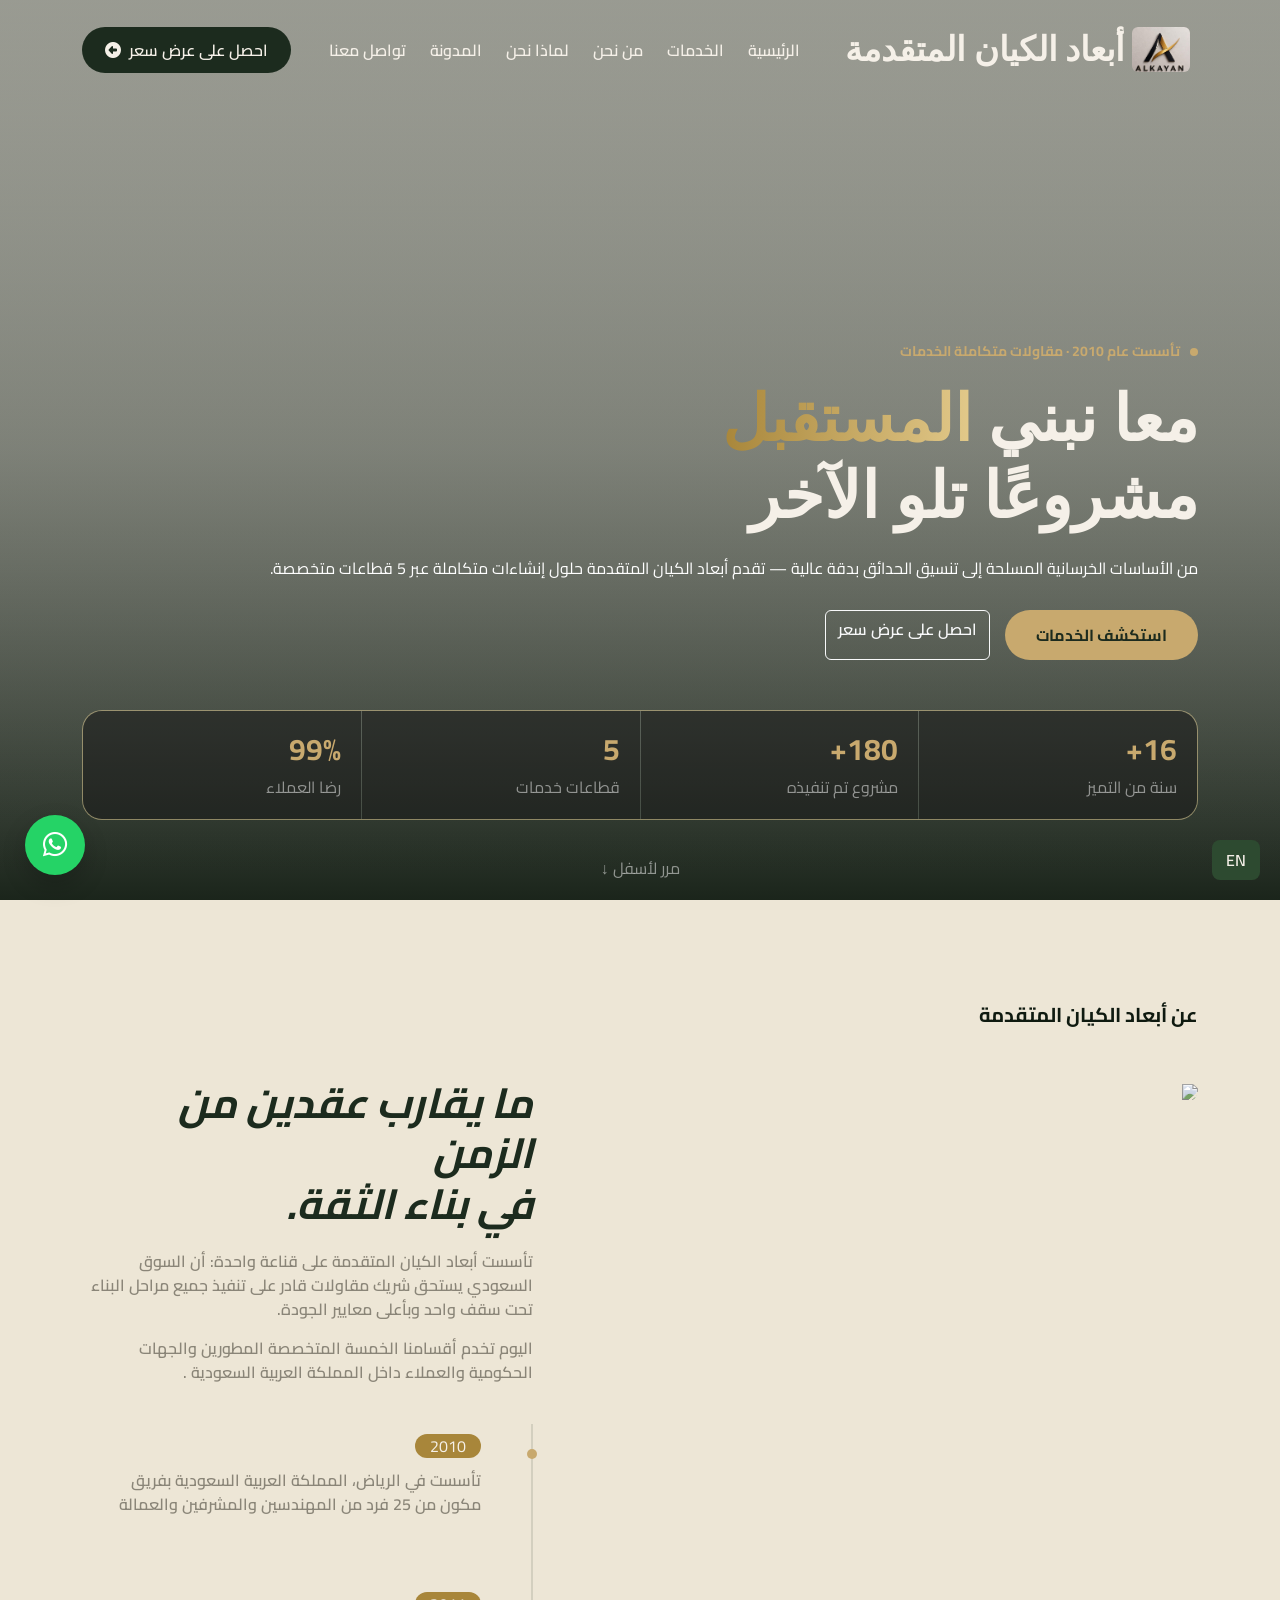
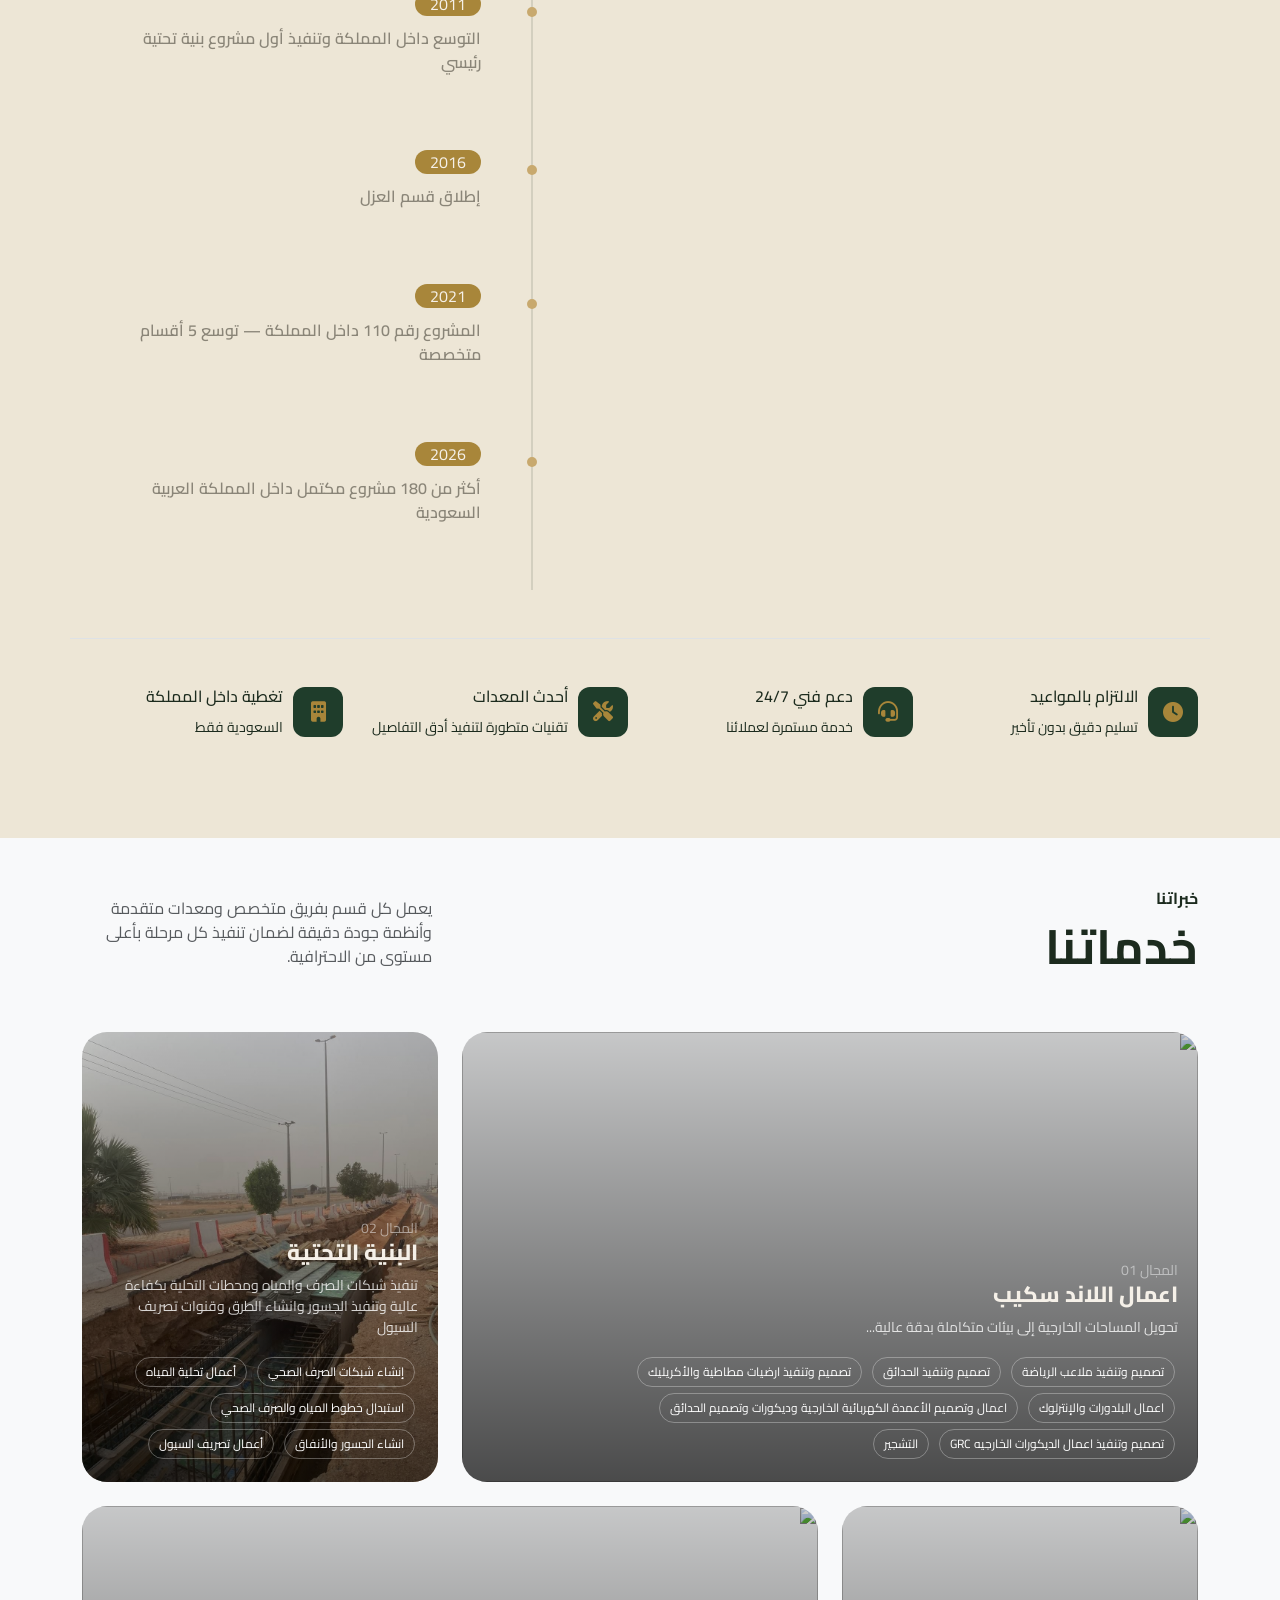
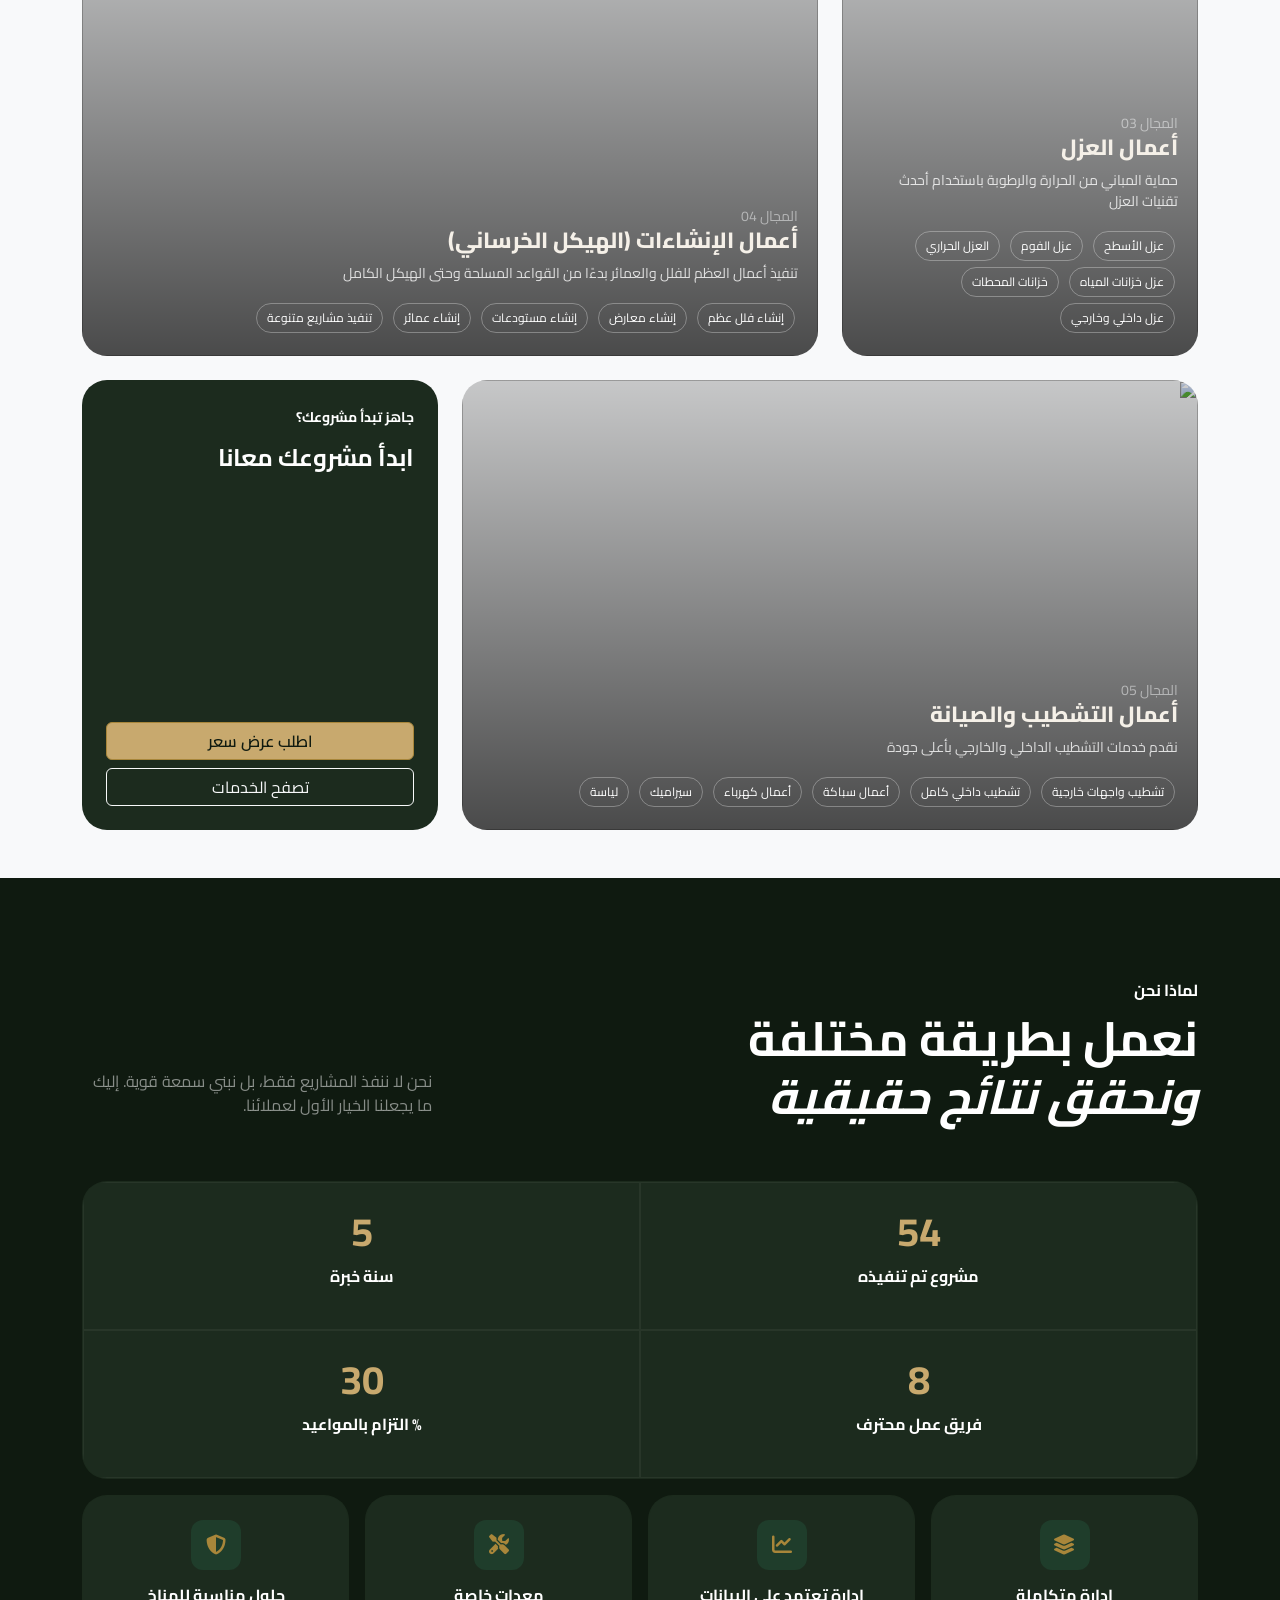
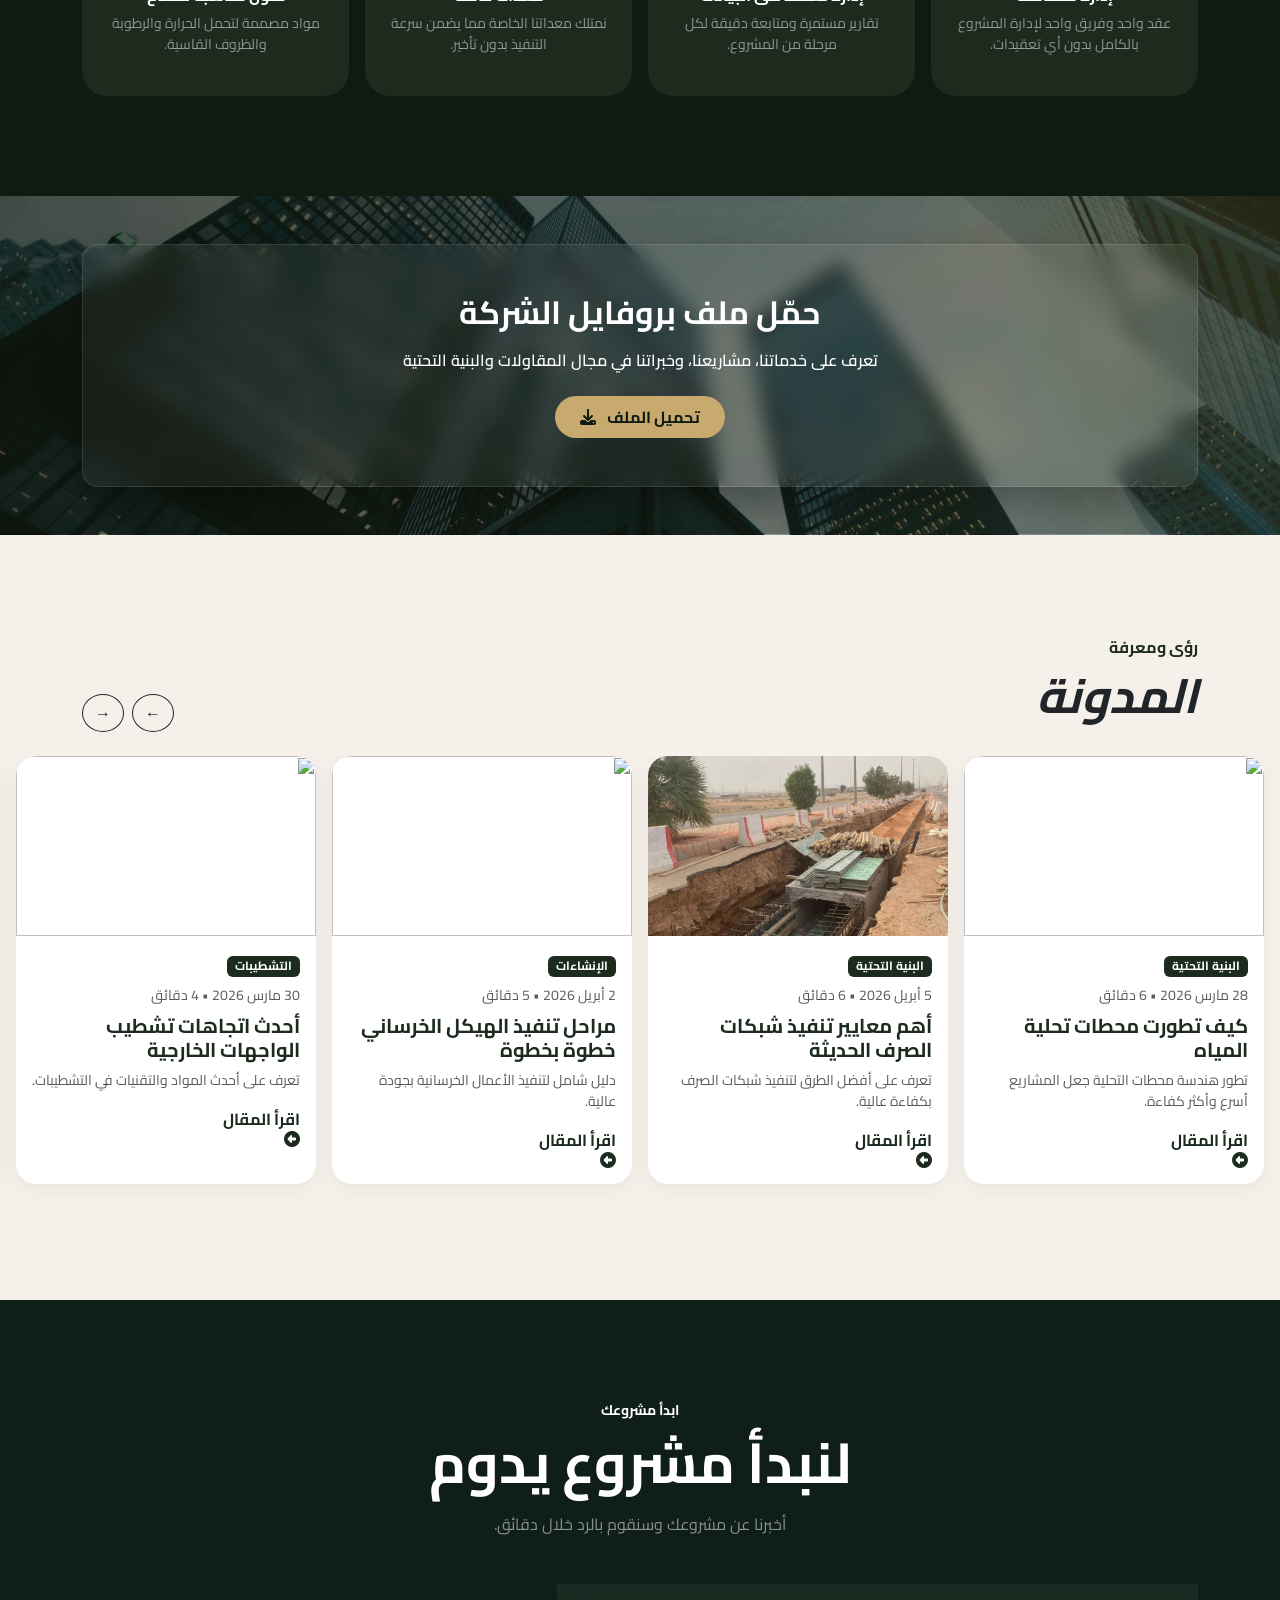
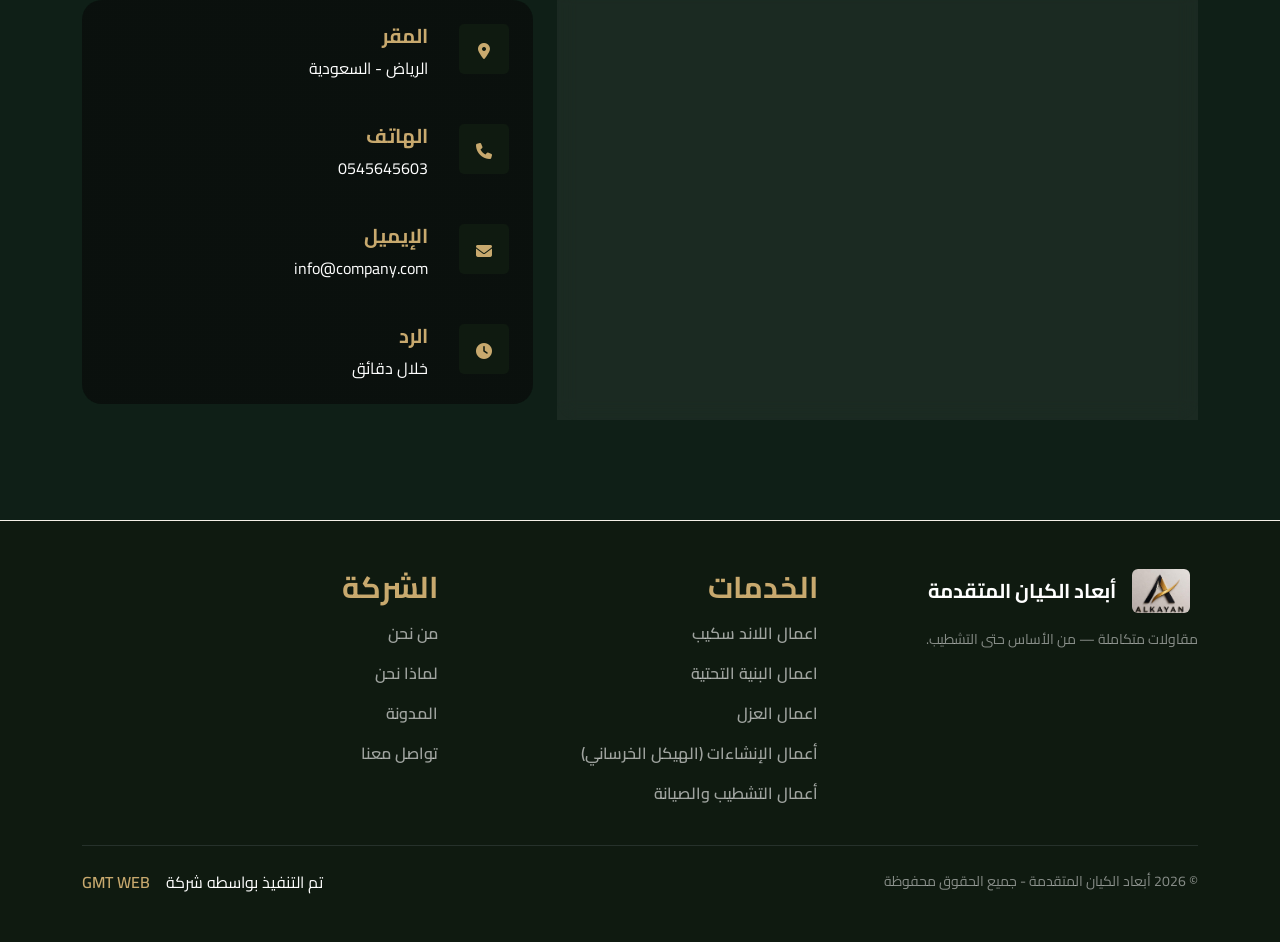
==== commit 6a0d7632: "profile edit" ====
--- a/index.html
+++ b/index.html
@@ -813,7 +813,7 @@
                     تعرف على خدماتنا، مشاريعنا، وخبراتنا في مجال المقاولات والبنية التحتية
                 </p>
 
-                <a href="https://drive.google.com/file/d/1qlx3IE5OUCH7TXlNCNB0ipWjzbnwi1WK/view?usp=sharing"
+                <a href="https://drive.google.com/file/d/1CvsYPFeDxcJ154at8zmJtHOQtwUTB5Ta/view?usp=sharing"
                     class="btn download-btn px-4 py-2 fw-bold" download>
                     <span data-ar="تحميل الملف" data-en="Download File"> تحميل الملف</span>
                     <i class="fas fa-download me-2"></i>
